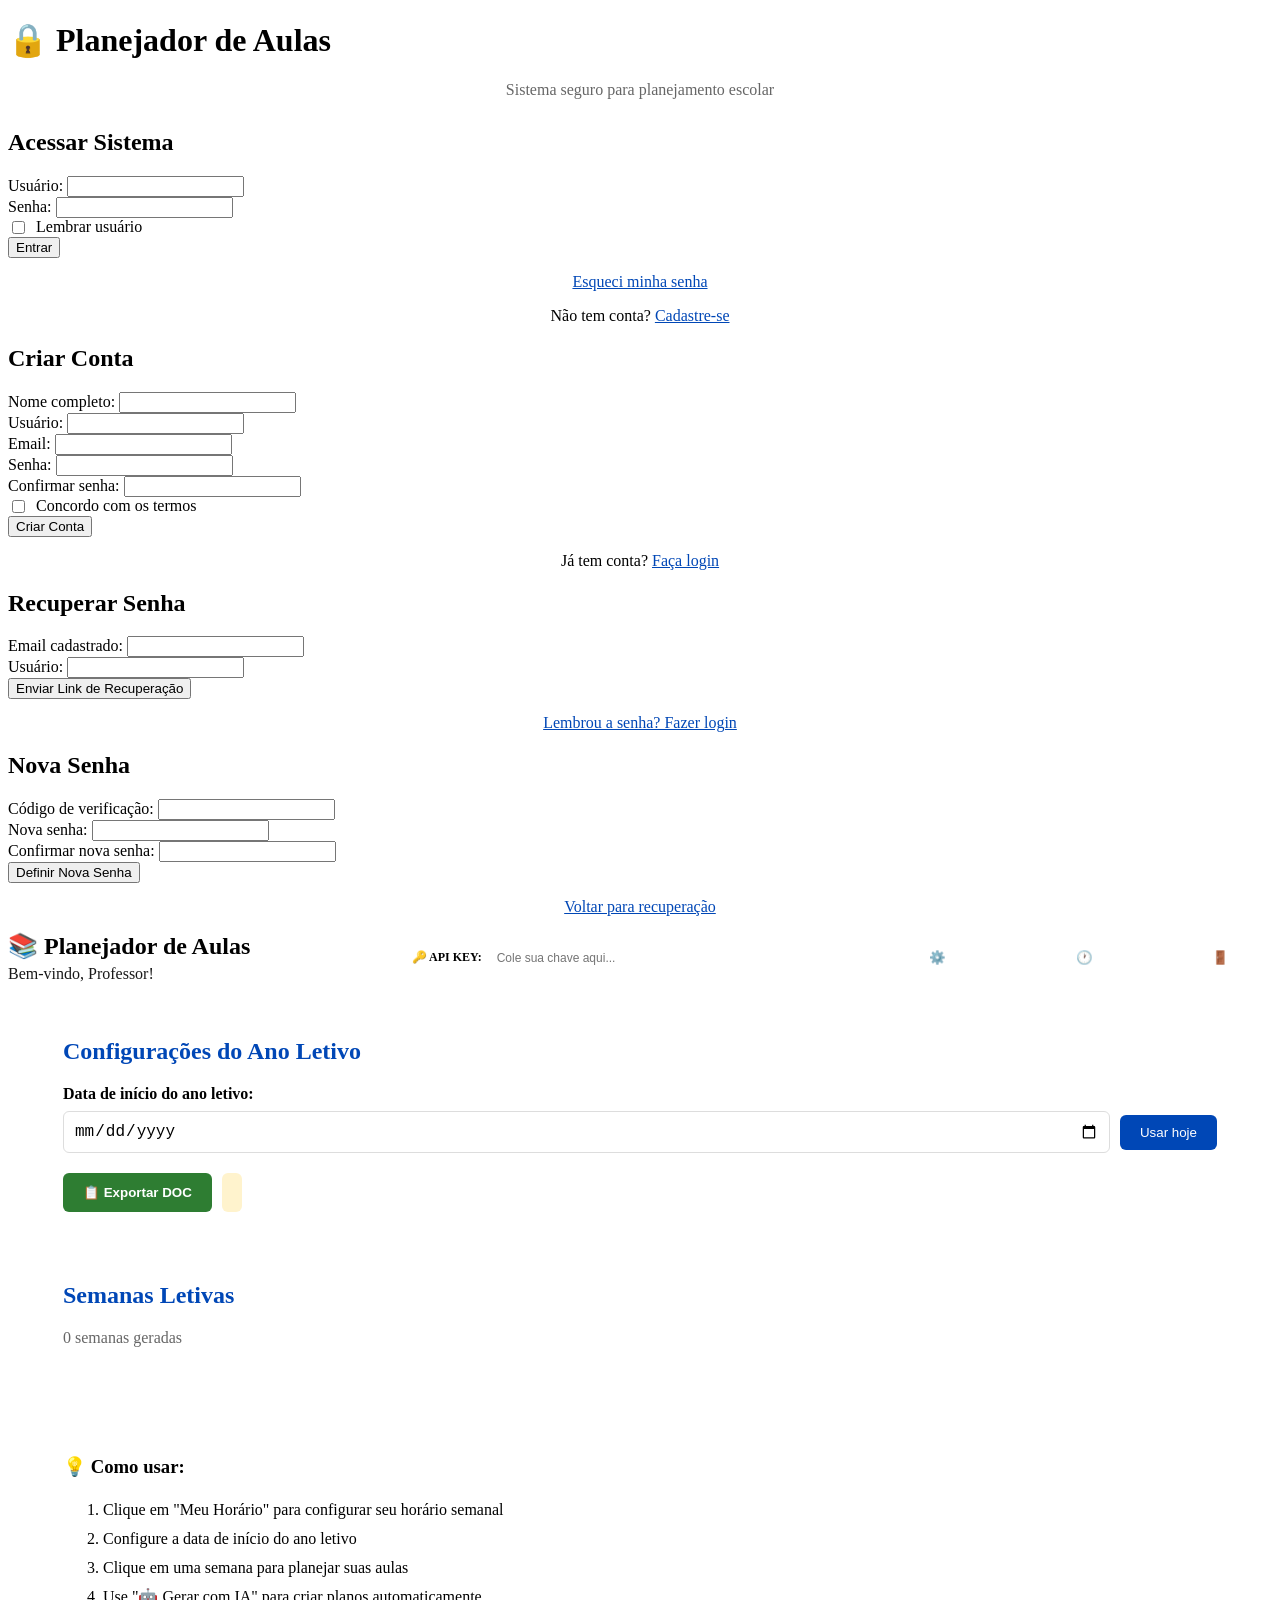
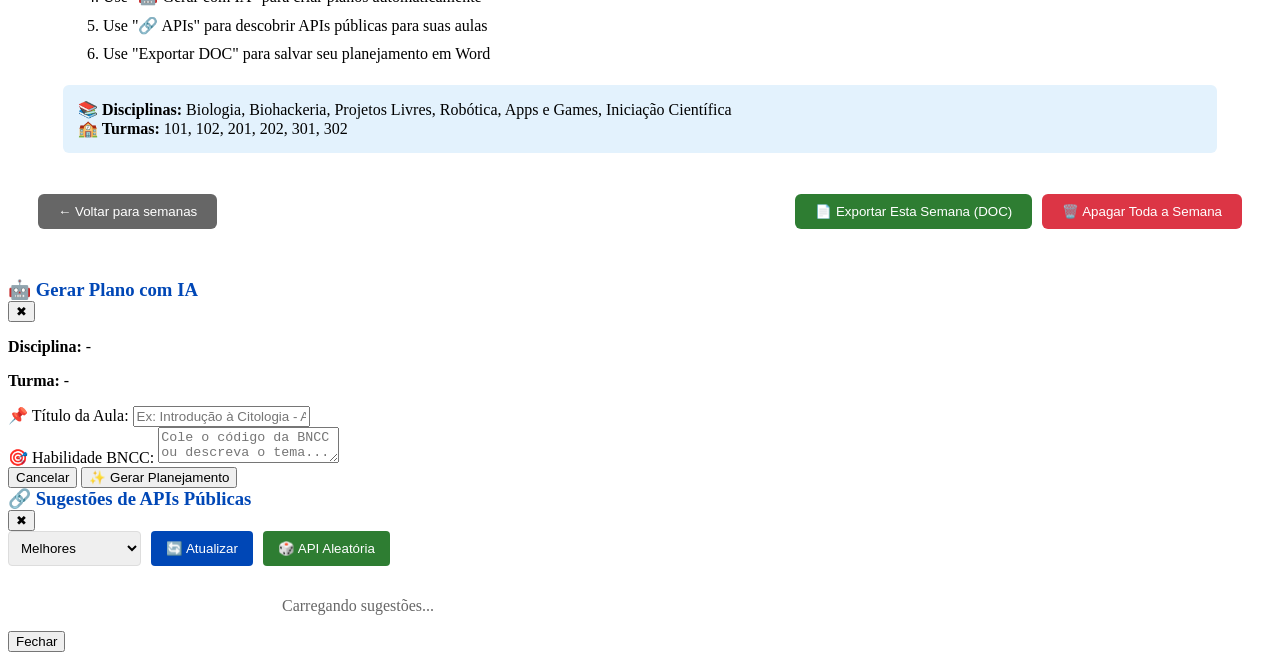
==== index.html @ 3404c3cc "Add files via upload" ====
<!DOCTYPE html>
<html lang="pt-BR">
<head>
    <meta charset="UTF-8">
    <meta name="viewport" content="width=device-width, initial-scale=1.0">
    <title>Planejador de Aulas</title>
    <link rel="stylesheet" href="style.css">
</head>
<body>
    <!-- TELA DE LOGIN -->
    <div id="telaLogin" class="login-container">
        <div class="login-box">
            <h1>🔒 Planejador de Aulas</h1>
            <p style="text-align: center; color: #666; margin-bottom: 30px;">Sistema seguro para planejamento escolar</p>
            
            <form id="loginForm" onsubmit="event.preventDefault(); fazerLogin();">
                <h2>Acessar Sistema</h2>
                <div class="form-group">
                    <label>Usuário:</label>
                    <input type="text" id="loginUsuario" required>
                </div>
                <div class="form-group">
                    <label>Senha:</label>
                    <input type="password" id="loginSenha" required>
                </div>
                <div class="form-group" style="display: flex; align-items: center; gap: 8px;">
                    <input type="checkbox" id="lembrarUsuario" style="width: auto;">
                    <label for="lembrarUsuario" style="margin: 0; font-weight: normal;">Lembrar usuário</label>
                </div>
                <button type="submit" class="btn-login">Entrar</button>
                <p style="text-align: center; margin-top: 15px;">
                    <a href="#" onclick="mostrarRecuperacao(); return false;" style="color: #0047B6;">Esqueci minha senha</a>
                </p>
                <p style="text-align: center; margin-top: 10px;">
                    Não tem conta? <a href="#" onclick="mostrarCadastro(); return false;" style="color: #0047B6;">Cadastre-se</a>
                </p>
            </form>

            <form id="cadastroForm" class="hidden" onsubmit="event.preventDefault(); fazerCadastro();">
                <h2>Criar Conta</h2>
                <div class="form-group">
                    <label>Nome completo:</label>
                    <input type="text" id="cadastroNome" required>
                </div>
                <div class="form-group">
                    <label>Usuário:</label>
                    <input type="text" id="cadastroUsuario" required>
                </div>
                <div class="form-group">
                    <label>Email:</label>
                    <input type="email" id="cadastroEmail" required>
                </div>
                <div class="form-group">
                    <label>Senha:</label>
                    <input type="password" id="cadastroSenha" required>
                </div>
                <div class="form-group">
                    <label>Confirmar senha:</label>
                    <input type="password" id="cadastroConfirmarSenha" required>
                </div>
                <div class="form-group" style="display: flex; align-items: center; gap: 8px;">
                    <input type="checkbox" id="termosUso" required style="width: auto;">
                    <label for="termosUso" style="margin: 0; font-weight: normal;">Concordo com os termos</label>
                </div>
                <button type="submit" class="btn-login">Criar Conta</button>
                <p style="text-align: center; margin-top: 15px;">
                    Já tem conta? <a href="#" onclick="mostrarLogin(); return false;" style="color: #0047B6;">Faça login</a>
                </p>
            </form>

            <form id="recuperacaoForm" class="hidden" onsubmit="event.preventDefault(); iniciarRecuperacao();">
                <h2>Recuperar Senha</h2>
                <div class="form-group">
                    <label>Email cadastrado:</label>
                    <input type="email" id="recuperacaoEmail" required>
                </div>
                <div class="form-group">
                    <label>Usuário:</label>
                    <input type="text" id="recuperacaoUsuario" required>
                </div>
                <button type="submit" class="btn-login">Enviar Link de Recuperação</button>
                <p style="text-align: center; margin-top: 15px;">
                    <a href="#" onclick="mostrarLogin(); return false;" style="color: #0047B6;">Lembrou a senha? Fazer login</a>
                </p>
            </form>

            <form id="novaSenhaForm" class="hidden" onsubmit="event.preventDefault(); definirNovaSenha();">
                <h2>Nova Senha</h2>
                <div class="form-group">
                    <label>Código de verificação:</label>
                    <input type="text" id="codigoVerificacao" required>
                </div>
                <div class="form-group">
                    <label>Nova senha:</label>
                    <input type="password" id="novaSenha" required>
                </div>
                <div class="form-group">
                    <label>Confirmar nova senha:</label>
                    <input type="password" id="confirmarNovaSenha" required>
                </div>
                <button type="submit" class="btn-login">Definir Nova Senha</button>
                <p style="text-align: center; margin-top: 15px;">
                    <a href="#" onclick="mostrarRecuperacao(); return false;" style="color: #0047B6;">Voltar para recuperação</a>
                </p>
            </form>
        </div>
    </div>

    <!-- APLICAÇÃO PRINCIPAL -->
    <div id="appPrincipal" class="hidden">
        <header>
            <div style="display: flex; justify-content: space-between; align-items: center; flex-wrap: wrap; gap: 15px;">
                <div>
                    <h1 style="margin: 0; font-size: 24px;">📚 Planejador de Aulas</h1>
                    <p style="margin: 5px 0 0; opacity: 0.9;">Bem-vindo, <span id="userCumprimento">Professor</span>!</p>
                </div>
                
                <div style="background: rgba(255,255,255,0.15); padding: 10px; border-radius: 8px; display: flex; gap: 10px; align-items: center;">
                    <label style="font-size: 12px; font-weight: bold;">🔑 API KEY:</label>
                    <input type="password" id="geminiApiKey" placeholder="Cole sua chave aqui..." 
                           style="padding: 5px; border-radius: 4px; border: none; width: 250px; font-size: 12px;">
                </div>

                <div style="display: flex; gap: 10px;">
                    <button id="btnAdmin" onclick="abrirPainelAdmin()" class="hidden" style="background: rgba(255,255,255,0.2); border: 1px solid white; color: white; padding: 8px 15px; border-radius: 6px; cursor: pointer;">
                         ⚙️ Administração
                    </button>
                    <button onclick="abrirConfiguracaoHorario()" style="background: rgba(255,255,255,0.2); border: 1px solid white; color: white; padding: 8px 15px; border-radius: 6px; cursor: pointer;">
                        🕐 Meu Horário
                    </button>
                    <button onclick="fazerLogout()" style="background: rgba(255,255,255,0.2); border: 1px solid white; color: white; padding: 8px 15px; border-radius: 6px; cursor: pointer;">
                        🚪 Sair
                    </button>
                </div>
            </div>
        </header>

        <main style="flex: 1; padding: 30px;">
            <div id="paginaSemanas">
                <div style="background: white; padding: 25px; border-radius: 10px; margin-bottom: 20px;">
                    <h2 style="color: #0047B6; margin-top: 0;">Configurações do Ano Letivo</h2>
                    
                    <div style="margin-bottom: 20px;">
                        <label style="display: block; margin-bottom: 8px; font-weight: 600;">Data de início do ano letivo:</label>
                        <div style="display: flex; gap: 10px; align-items: center;">
                            <input type="date" id="inicioLetivo" style="flex: 1; padding: 10px; border: 1px solid #ddd; border-radius: 6px; font-size: 16px;">
                            <button id="btnHoje" style="background: #0047B6; color: white; border: none; padding: 10px 20px; border-radius: 6px; cursor: pointer;">
                                Usar hoje
                            </button>
                        </div>
                    </div>

                    <div style="display: flex; gap: 10px; flex-wrap: wrap;">
                        <button onclick="exportarParaDOC()" style="background: #2E7D32; color: white; border: none; padding: 12px 20px; border-radius: 6px; cursor: pointer; font-weight: 600;">
                            📋 Exportar DOC
                        </button>
                        <div id="statusHorario" style="padding: 10px; background: #fff3cd; border-radius: 6px; font-weight: 600;"></div>
                    </div>
                </div>

                <div style="background: white; padding: 25px; border-radius: 10px;">
                    <h2 style="color: #0047B6; margin-top: 0;">Semanas Letivas</h2>
                    <p id="contadorSemanas" style="color: #666; margin-bottom: 20px;">0 semanas geradas</p>
                    <div id="listaSemanas" style="display: grid; gap: 15px;"></div>
                </div>

                <div style="background: white; padding: 25px; border-radius: 10px; margin-top: 20px;">
                    <h3>💡 Como usar:</h3>
                    <ol style="line-height: 1.8;">
                        <li>Clique em "Meu Horário" para configurar seu horário semanal</li>
                        <li>Configure a data de início do ano letivo</li>
                        <li>Clique em uma semana para planejar suas aulas</li>
                        <li>Use "🤖 Gerar com IA" para criar planos automaticamente</li>
                        <li>Use "🔗 APIs" para descobrir APIs públicas para suas aulas</li>
                        <li>Use "Exportar DOC" para salvar seu planejamento em Word</li>
                    </ol>
                    <p style="margin-top: 15px; padding: 15px; background: #e3f2fd; border-radius: 6px;">
                        <strong>📚 Disciplinas:</strong> Biologia, Biohackeria, Projetos Livres, Robótica, Apps e Games, Iniciação Científica<br>
                        <strong>🏫 Turmas:</strong> 101, 102, 201, 202, 301, 302
                    </p>
                </div>
            </div>

            <div id="paginaAulas" class="hidden">
                <div style="display: flex; justify-content: space-between; align-items: center; margin-bottom: 20px; flex-wrap: wrap; gap: 10px;">
                    <button id="voltar" style="background: #666; color: white; border: none; padding: 10px 20px; border-radius: 6px; cursor: pointer;">
                        ← Voltar para semanas
                    </button>
                    <h2 id="tituloSemana" style="margin: 0; color: #0047B6;"></h2>
                    <div style="display: flex; gap: 10px;">
                        <button onclick="exportarSemanaDOC()" style="background: #2E7D32; color: white; border: none; padding: 10px 20px; border-radius: 6px; cursor: pointer;">
                            📄 Exportar Esta Semana (DOC)
                        </button>
                        <button onclick="apagarTodaSemana()" style="background: #dc3545; color: white; border: none; padding: 10px 20px; border-radius: 6px; cursor: pointer;">
                            🗑️ Apagar Toda a Semana
                        </button>
                    </div>
                </div>

                <div id="gradeSemana" class="grade-container"></div>
            </div>
        </main>
    </div>

    <!-- MODAL PARA GERAÇÃO COM IA -->
    <div id="modalIA" class="modal-overlay hidden" onclick="if(event.target===this) fecharModalIA()">
        <div class="modal-content">
            <div class="modal-header">
                <h3 style="color: #0047B6; margin: 0;">🤖 Gerar Plano com IA</h3>
                <button class="modal-close" onclick="fecharModalIA()">✖</button>
            </div>
            
            <div class="modal-body">
                <div class="info-box">
                    <p><strong>Disciplina:</strong> <span id="modalDisciplina">-</span></p>
                    <p><strong>Turma:</strong> <span id="modalTurma">-</span></p>
                </div>
                <div class="form-group">
                    <label>📌 Título da Aula:</label>
                    <input type="text" id="modalTitulo" placeholder="Ex: Introdução à Citologia - A Célula">
                </div>
                <div class="form-group">
                    <label>🎯 Habilidade BNCC:</label>
                    <textarea id="modalHabilidade" placeholder="Cole o código da BNCC ou descreva o tema..."></textarea>
                </div>
            </div>

            <div class="modal-footer">
                <button onclick="fecharModalIA()" class="btn-cancel">Cancelar</button>
                <button id="btnGerarIA" onclick="gerarPlanoComIAModal()" class="btn-gerar">✨ Gerar Planejamento</button>
            </div>
        </div>
    </div>

    <!-- MODAL DE SUGESTÕES DE APIS -->
    <div id="modalAPIs" class="modal-overlay hidden" onclick="if(event.target===this) fecharModalAPIs()">
        <div class="modal-content" style="max-width: 700px;">
            <div class="modal-header">
                <h3 style="color: #0047B6; margin: 0;">🔗 Sugestões de APIs Públicas</h3>
                <button class="modal-close" onclick="fecharModalAPIs()">✖</button>
            </div>
            
            <div class="modal-body">
                <div style="display: flex; gap: 10px; margin-bottom: 15px; flex-wrap: wrap;">
                    <select id="filtroSort" style="padding: 8px; border-radius: 4px; border: 1px solid #ddd;">
                        <option value="best">Melhores</option>
                        <option value="popular">Populares</option>
                        <option value="fast">Mais Rápidas</option>
                        <option value="new">Mais Recentes</option>
                        <option value="reliable">Mais Confiáveis</option>
                    </select>
                    <button onclick="carregarSugestoesAPI()" class="btn-primary" style="background: #0047B6; color: white; border: none; padding: 8px 15px; border-radius: 4px; cursor: pointer;">🔄 Atualizar</button>
                    <button onclick="inserirAPIAleatoria()" class="btn-success" style="background: #2E7D32; color: white; border: none; padding: 8px 15px; border-radius: 4px; cursor: pointer;">🎲 API Aleatória</button>
                </div>
                
                <div id="listaAPIs" style="max-height: 300px; overflow-y: auto;">
                    <p style="text-align: center; color: #666;">Carregando sugestões...</p>
                </div>
            </div>
            
            <div class="modal-footer">
                <button onclick="fecharModalAPIs()" class="btn-cancel">Fechar</button>
            </div>
        </div>
    </div>

    <script src="script.js"></script>
</body>
</html>
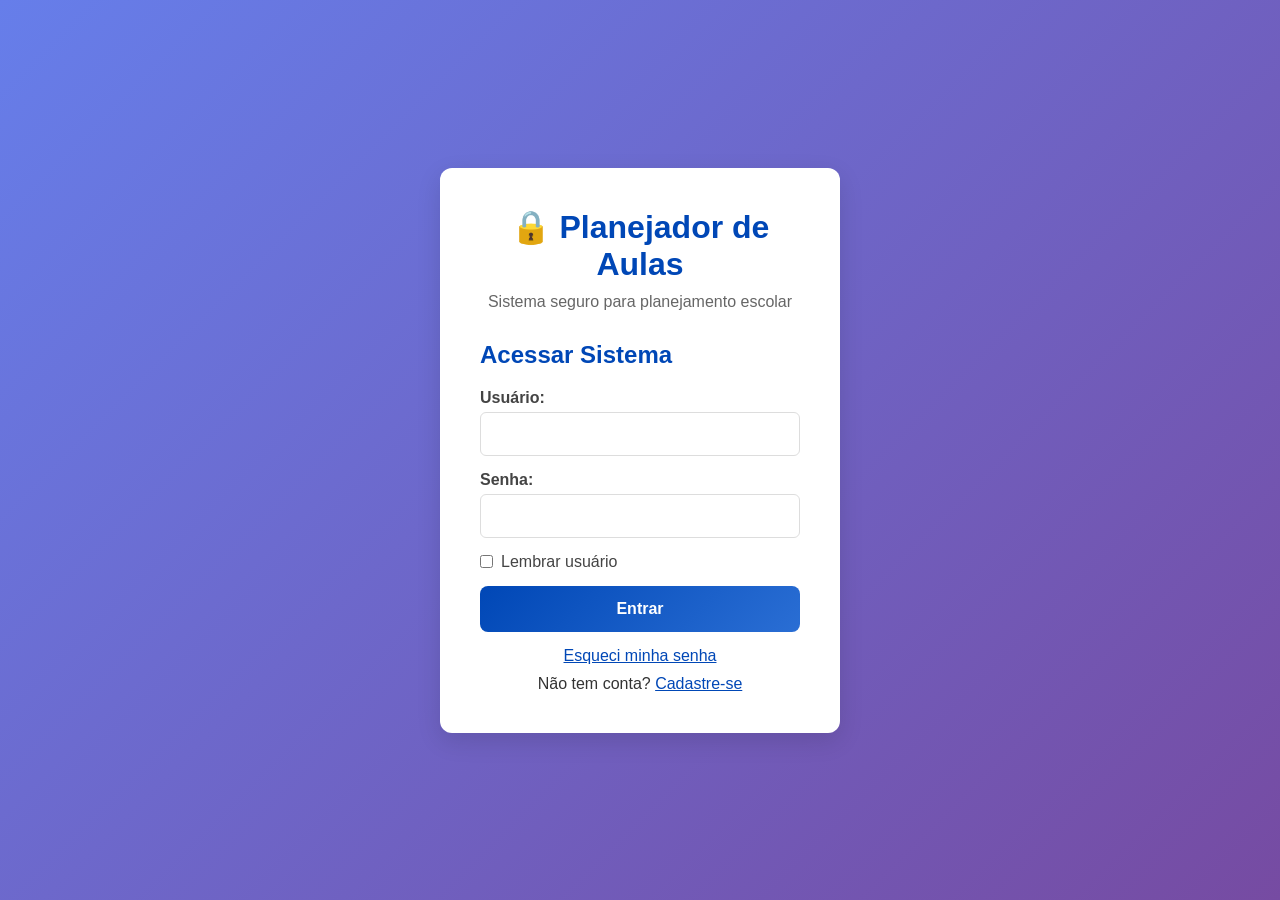
==== commit 77e6f1c2: "Fix asset paths for CSS and JS files" ====
--- a/index.html
+++ b/index.html
@@ -4,7 +4,7 @@
     <meta charset="UTF-8">
     <meta name="viewport" content="width=device-width, initial-scale=1.0">
     <title>Planejador de Aulas</title>
-    <link rel="stylesheet" href="style.css">
+    <link rel="stylesheet" href="stile.css">
 </head>
 <body>
     <!-- TELA DE LOGIN -->
@@ -264,6 +264,6 @@
         </div>
     </div>
 
-    <script src="script.js"></script>
+    <script src="javascript.js"></script>
 </body>
 </html>
--- a/stile.css
+++ b/stile.css
@@ -0,0 +1,333 @@
+* {
+    margin: 0;
+    padding: 0;
+    box-sizing: border-box;
+    font-family: 'Segoe UI', Arial, sans-serif;
+}
+
+body {
+    background: #f5f7fa;
+    color: #333;
+}
+
+.hidden {
+    display: none !important;
+}
+
+.login-container {
+    display: flex;
+    justify-content: center;
+    align-items: center;
+    min-height: 100vh;
+    padding: 20px;
+    background: linear-gradient(135deg, #667eea 0%, #764ba2 100%);
+}
+
+.login-box {
+    background: white;
+    border-radius: 12px;
+    padding: 40px;
+    width: 100%;
+    max-width: 400px;
+    box-shadow: 0 8px 24px rgba(0,0,0,0.12);
+}
+
+.login-box h1 {
+    color: #0047B6;
+    text-align: center;
+    margin-bottom: 10px;
+}
+
+.login-box h2 {
+    color: #0047B6;
+    margin-bottom: 20px;
+}
+
+.form-group {
+    margin-bottom: 15px;
+}
+
+.form-group label {
+    display: block;
+    margin-bottom: 5px;
+    font-weight: 600;
+    color: #444;
+}
+
+.form-group input {
+    width: 100%;
+    padding: 12px;
+    border: 1px solid #ddd;
+    border-radius: 6px;
+    font-size: 16px;
+}
+
+.form-group input:focus {
+    outline: none;
+    border-color: #0047B6;
+    box-shadow: 0 0 0 3px rgba(0, 71, 182, 0.1);
+}
+
+.btn-login {
+    background: linear-gradient(135deg, #0047B6 0%, #2A6ED4 100%);
+    color: white;
+    border: none;
+    padding: 14px;
+    border-radius: 8px;
+    width: 100%;
+    font-size: 16px;
+    font-weight: 600;
+    cursor: pointer;
+    transition: transform 0.2s;
+}
+
+.btn-login:hover {
+    transform: translateY(-2px);
+}
+
+#appPrincipal {
+    min-height: 100vh;
+    display: flex;
+    flex-direction: column;
+}
+
+header {
+    background: linear-gradient(135deg, #0047B6 0%, #2A6ED4 100%);
+    color: white;
+    padding: 20px 30px;
+}
+
+button {
+    cursor: pointer;
+    transition: all 0.2s;
+}
+
+button:hover {
+    transform: translateY(-2px);
+}
+
+button:active {
+    transform: translateY(0);
+}
+
+.grade-container {
+    overflow-x: auto;
+    margin: 20px 0;
+}
+
+/* ESTILOS DO MODAL */
+.modal-overlay {
+    position: fixed;
+    top: 0;
+    left: 0;
+    width: 100%;
+    height: 100%;
+    background: rgba(0,0,0,0.5);
+    display: flex;
+    justify-content: center;
+    align-items: center;
+    z-index: 2000;
+    backdrop-filter: blur(2px);
+}
+
+.modal-content {
+    background: white;
+    padding: 25px;
+    border-radius: 12px;
+    max-width: 500px;
+    width: 90%;
+    max-height: 90vh;
+    overflow-y: auto;
+    box-shadow: 0 10px 40px rgba(0,0,0,0.3);
+    animation: slideIn 0.3s;
+}
+
+@keyframes slideIn {
+    from {
+        transform: translateY(-20px);
+        opacity: 0;
+    }
+    to {
+        transform: translateY(0);
+        opacity: 1;
+    }
+}
+
+.modal-header {
+    display: flex;
+    justify-content: space-between;
+    align-items: center;
+    margin-bottom: 20px;
+    padding-bottom: 15px;
+    border-bottom: 2px solid #e0e0e0;
+}
+
+.modal-close {
+    background: none;
+    border: none;
+    font-size: 24px;
+    cursor: pointer;
+    color: #666;
+    padding: 0;
+    width: 30px;
+    height: 30px;
+    display: flex;
+    align-items: center;
+    justify-content: center;
+}
+
+.modal-close:hover {
+    color: #0047B6;
+}
+
+.modal-body {
+    margin-bottom: 20px;
+}
+
+.info-box {
+    background: #e3f2fd;
+    padding: 12px;
+    border-radius: 6px;
+    margin-bottom: 20px;
+    border-left: 4px solid #0047B6;
+}
+
+.info-box p {
+    margin: 5px 0;
+    font-size: 14px;
+}
+
+.modal-footer {
+    display: flex;
+    justify-content: flex-end;
+    gap: 10px;
+    padding-top: 15px;
+    border-top: 1px solid #e0e0e0;
+}
+
+.btn-gerar {
+    background: #6200EA;
+    color: white;
+    border: none;
+    padding: 12px 24px;
+    border-radius: 6px;
+    cursor: pointer;
+    font-weight: 600;
+    font-size: 14px;
+}
+
+.btn-gerar:hover {
+    background: #4a00b0;
+}
+
+.btn-gerar:disabled {
+    background: #ccc;
+    cursor: not-allowed;
+}
+
+.btn-cancel {
+    background: #666;
+    color: white;
+    border: none;
+    padding: 12px 24px;
+    border-radius: 6px;
+    cursor: pointer;
+    font-weight: 600;
+    font-size: 14px;
+}
+
+.btn-cancel:hover {
+    background: #555;
+}
+
+/* BOTÕES DA GRADE */
+.botoes-aula {
+    display: flex;
+    gap: 5px;
+    margin-top: 5px;
+    flex-wrap: wrap;
+}
+
+.btn-ia {
+    background: #6200EA;
+    color: white;
+    border: none;
+    padding: 6px 10px;
+    border-radius: 4px;
+    cursor: pointer;
+    font-size: 11px;
+    display: flex;
+    align-items: center;
+    gap: 4px;
+    flex: 1;
+    min-width: 80px;
+    justify-content: center;
+}
+
+.btn-ia:hover {
+    background: #4a00b0;
+}
+
+.btn-copiar {
+    background: #2196F3;
+    color: white;
+    border: none;
+    padding: 6px 10px;
+    border-radius: 4px;
+    cursor: pointer;
+    font-size: 11px;
+    flex: 1;
+    min-width: 80px;
+}
+
+.btn-apagar {
+    background: #f44336;
+    color: white;
+    border: none;
+    padding: 6px 10px;
+    border-radius: 4px;
+    cursor: pointer;
+    font-size: 11px;
+    flex: 1;
+    min-width: 60px;
+}
+
+.col-header {
+    background: #0047B6;
+    color: white;
+    padding: 10px;
+    text-align: center;
+    font-weight: bold;
+}
+
+.cell {
+    background: white;
+    padding: 10px;
+    min-height: 150px;
+}
+
+.cell-info {
+    margin-bottom: 5px;
+    font-size: 13px;
+    color: #0047B6;
+    font-weight: bold;
+}
+
+@media (max-width: 768px) {
+    .login-box {
+        padding: 30px 20px;
+    }
+    .login-container {
+        padding: 10px;
+    }
+    .modal-content {
+        width: 95%;
+        padding: 20px;
+    }
+    .botoes-aula {
+        flex-direction: column;
+    }
+    .btn-ia, .btn-copiar, .btn-apagar {
+        width: 100%;
+    }
+}
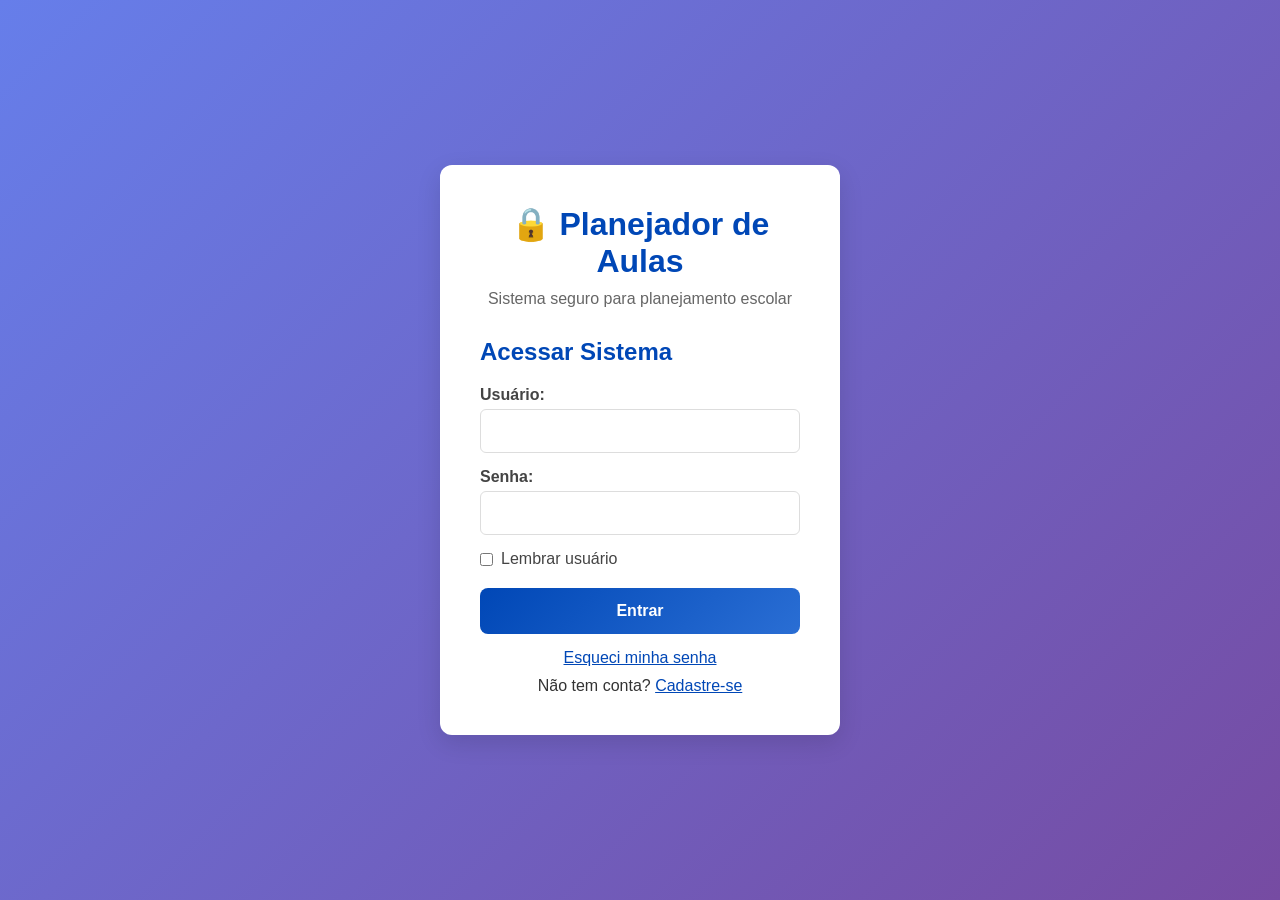
==== commit 5c6c05e9: "Rename planejador_aulas (3).html to index.html" ====
--- a/index.html
+++ b/index.html
@@ -4,7 +4,369 @@
     <meta charset="UTF-8">
     <meta name="viewport" content="width=device-width, initial-scale=1.0">
     <title>Planejador de Aulas</title>
-    <link rel="stylesheet" href="stile.css">
+    <style>
+* {
+    margin: 0;
+    padding: 0;
+    box-sizing: border-box;
+    font-family: 'Segoe UI', Arial, sans-serif;
+}
+
+body {
+    background: #f5f7fa;
+    color: #333;
+}
+
+.hidden {
+    display: none !important;
+}
+
+.login-container {
+    display: flex;
+    justify-content: center;
+    align-items: center;
+    min-height: 100vh;
+    padding: 20px;
+    background: linear-gradient(135deg, #667eea 0%, #764ba2 100%);
+}
+
+.login-box {
+    background: white;
+    border-radius: 12px;
+    padding: 40px;
+    width: 100%;
+    max-width: 400px;
+    box-shadow: 0 8px 24px rgba(0,0,0,0.12);
+}
+
+.login-box h1 {
+    color: #0047B6;
+    text-align: center;
+    margin-bottom: 10px;
+}
+
+.login-box h2 {
+    color: #0047B6;
+    margin-bottom: 20px;
+}
+
+.form-group {
+    margin-bottom: 15px;
+}
+
+.form-group label {
+    display: block;
+    margin-bottom: 5px;
+    font-weight: 600;
+    color: #444;
+}
+
+.form-group input,
+.form-group textarea {
+    width: 100%;
+    padding: 12px;
+    border: 1px solid #ddd;
+    border-radius: 6px;
+    font-size: 16px;
+    font-family: 'Segoe UI', Arial, sans-serif;
+}
+
+.form-group textarea {
+    resize: vertical;
+    min-height: 80px;
+}
+
+.form-group input:focus,
+.form-group textarea:focus {
+    outline: none;
+    border-color: #0047B6;
+    box-shadow: 0 0 0 3px rgba(0, 71, 182, 0.1);
+}
+
+.btn-login {
+    background: linear-gradient(135deg, #0047B6 0%, #2A6ED4 100%);
+    color: white;
+    border: none;
+    padding: 14px;
+    border-radius: 8px;
+    width: 100%;
+    font-size: 16px;
+    font-weight: 600;
+    cursor: pointer;
+    transition: transform 0.2s;
+    margin-top: 5px;
+}
+
+.btn-login:hover {
+    transform: translateY(-2px);
+}
+
+#appPrincipal {
+    min-height: 100vh;
+    display: flex;
+    flex-direction: column;
+}
+
+header {
+    background: linear-gradient(135deg, #0047B6 0%, #2A6ED4 100%);
+    color: white;
+    padding: 20px 30px;
+}
+
+button {
+    cursor: pointer;
+    transition: all 0.2s;
+}
+
+button:hover {
+    opacity: 0.9;
+    transform: translateY(-1px);
+}
+
+button:active {
+    transform: translateY(0);
+}
+
+.grade-container {
+    overflow-x: auto;
+    margin: 20px 0;
+}
+
+/* ESTILOS DO MODAL */
+.modal-overlay {
+    position: fixed;
+    top: 0;
+    left: 0;
+    width: 100%;
+    height: 100%;
+    background: rgba(0,0,0,0.5);
+    display: flex;
+    justify-content: center;
+    align-items: center;
+    z-index: 2000;
+    backdrop-filter: blur(2px);
+}
+
+.modal-content {
+    background: white;
+    padding: 25px;
+    border-radius: 12px;
+    max-width: 500px;
+    width: 90%;
+    max-height: 90vh;
+    overflow-y: auto;
+    box-shadow: 0 10px 40px rgba(0,0,0,0.3);
+    animation: slideIn 0.3s;
+}
+
+@keyframes slideIn {
+    from {
+        transform: translateY(-20px);
+        opacity: 0;
+    }
+    to {
+        transform: translateY(0);
+        opacity: 1;
+    }
+}
+
+.modal-header {
+    display: flex;
+    justify-content: space-between;
+    align-items: center;
+    margin-bottom: 20px;
+    padding-bottom: 15px;
+    border-bottom: 2px solid #e0e0e0;
+}
+
+.modal-close {
+    background: none;
+    border: none;
+    font-size: 24px;
+    cursor: pointer;
+    color: #666;
+    padding: 0;
+    width: 30px;
+    height: 30px;
+    display: flex;
+    align-items: center;
+    justify-content: center;
+    transition: color 0.2s;
+}
+
+.modal-close:hover {
+    color: #0047B6;
+    transform: none;
+}
+
+.modal-body {
+    margin-bottom: 20px;
+}
+
+.info-box {
+    background: #e3f2fd;
+    padding: 12px;
+    border-radius: 6px;
+    margin-bottom: 20px;
+    border-left: 4px solid #0047B6;
+}
+
+.info-box p {
+    margin: 5px 0;
+    font-size: 14px;
+}
+
+.modal-footer {
+    display: flex;
+    justify-content: flex-end;
+    gap: 10px;
+    padding-top: 15px;
+    border-top: 1px solid #e0e0e0;
+}
+
+.btn-gerar {
+    background: #6200EA;
+    color: white;
+    border: none;
+    padding: 12px 24px;
+    border-radius: 6px;
+    cursor: pointer;
+    font-weight: 600;
+    font-size: 14px;
+}
+
+.btn-gerar:hover {
+    background: #4a00b0;
+}
+
+.btn-gerar:disabled {
+    background: #ccc;
+    cursor: not-allowed;
+    transform: none;
+}
+
+.btn-cancel {
+    background: #666;
+    color: white;
+    border: none;
+    padding: 12px 24px;
+    border-radius: 6px;
+    cursor: pointer;
+    font-weight: 600;
+    font-size: 14px;
+}
+
+.btn-cancel:hover {
+    background: #555;
+}
+
+/* BOTÕES DA GRADE */
+.botoes-aula {
+    display: flex;
+    gap: 5px;
+    margin-top: 5px;
+    flex-wrap: wrap;
+}
+
+.btn-ia {
+    background: #6200EA;
+    color: white;
+    border: none;
+    padding: 6px 10px;
+    border-radius: 4px;
+    cursor: pointer;
+    font-size: 11px;
+    display: flex;
+    align-items: center;
+    gap: 4px;
+    flex: 1;
+    min-width: 80px;
+    justify-content: center;
+}
+
+.btn-ia:hover {
+    background: #4a00b0;
+}
+
+.btn-copiar {
+    background: #2196F3;
+    color: white;
+    border: none;
+    padding: 6px 10px;
+    border-radius: 4px;
+    cursor: pointer;
+    font-size: 11px;
+    flex: 1;
+    min-width: 80px;
+}
+
+.btn-apagar {
+    background: #f44336;
+    color: white;
+    border: none;
+    padding: 6px 10px;
+    border-radius: 4px;
+    cursor: pointer;
+    font-size: 11px;
+    flex: 1;
+    min-width: 60px;
+}
+
+.col-header {
+    background: #0047B6;
+    color: white;
+    padding: 10px;
+    text-align: center;
+    font-weight: bold;
+}
+
+.cell {
+    background: white;
+    padding: 10px;
+    min-height: 150px;
+}
+
+.cell-info {
+    margin-bottom: 5px;
+    font-size: 13px;
+    color: #0047B6;
+    font-weight: bold;
+}
+
+/* Semana card hover */
+#listaSemanas > div:hover {
+    border-left-color: #2A6ED4 !important;
+    box-shadow: 0 4px 12px rgba(0,71,182,0.2) !important;
+    transform: translateY(-2px);
+    transition: all 0.2s;
+}
+
+@media (max-width: 768px) {
+    .login-box {
+        padding: 30px 20px;
+    }
+    .login-container {
+        padding: 10px;
+    }
+    .modal-content {
+        width: 95%;
+        padding: 20px;
+    }
+    .botoes-aula {
+        flex-direction: column;
+    }
+    .btn-ia, .btn-copiar, .btn-apagar {
+        width: 100%;
+    }
+    header {
+        padding: 15px;
+    }
+    main {
+        padding: 15px !important;
+    }
+}
+
+</style>
 </head>
 <body>
     <!-- TELA DE LOGIN -->
@@ -115,10 +477,24 @@
                     <p style="margin: 5px 0 0; opacity: 0.9;">Bem-vindo, <span id="userCumprimento">Professor</span>!</p>
                 </div>
                 
-                <div style="background: rgba(255,255,255,0.15); padding: 10px; border-radius: 8px; display: flex; gap: 10px; align-items: center;">
+                <div style="background: rgba(255,255,255,0.15); padding: 10px; border-radius: 8px; display: flex; gap: 10px; align-items: center; flex-wrap: wrap;">
+                    <label style="font-size: 12px; font-weight: bold;">🤖 IA:</label>
+                    <select id="provedorIA" onchange="alternarProvedor()" style="padding: 5px; border-radius: 4px; border: none; font-size: 12px; background: white; color: #333;">
+                        <option value="gemini">Gemini (Google)</option>
+                        <option value="groq">Groq</option>
+                    </select>
                     <label style="font-size: 12px; font-weight: bold;">🔑 API KEY:</label>
-                    <input type="password" id="geminiApiKey" placeholder="Cole sua chave aqui..." 
-                           style="padding: 5px; border-radius: 4px; border: none; width: 250px; font-size: 12px;">
+                    <input type="password" id="geminiApiKey" placeholder="Cole sua chave Gemini..." 
+                           style="padding: 5px; border-radius: 4px; border: none; width: 200px; font-size: 12px;">
+                    <input type="password" id="groqApiKey" placeholder="Cole sua chave Groq..." 
+                           style="padding: 5px; border-radius: 4px; border: none; width: 200px; font-size: 12px; display: none;">
+                    <select id="groqModelo" style="padding: 5px; border-radius: 4px; border: none; font-size: 12px; background: white; color: #333; display: none;">
+                        <option value="llama-3.3-70b-versatile">Llama 3.3 70B</option>
+                        <option value="llama3-8b-8192">Llama 3 8B</option>
+                        <option value="llama3-70b-8192">Llama 3 70B</option>
+                        <option value="mixtral-8x7b-32768">Mixtral 8x7B</option>
+                        <option value="gemma2-9b-it">Gemma 2 9B</option>
+                    </select>
                 </div>
 
                 <div style="display: flex; gap: 10px;">
@@ -264,6 +640,1325 @@
         </div>
     </div>
 
-    <script src="javascript.js"></script>
+    <!-- O script deve ser o ÚLTIMO elemento antes de fechar body -->
+    <script>
+// ========== ESTADO GLOBAL ==========
+let usuarioLogado = null;
+let semanas = [];
+let semanaAtual = -1;
+let planejamentos = {};
+let horarioProfessor = {};
+let dadosContextoIA = { semana: null, dia: null, aula: null };
+
+// Referências DOM (preenchidas no DOMContentLoaded)
+let telaLogin, appPrincipal, loginForm, cadastroForm, recuperacaoForm, novaSenhaForm, btnAdmin;
+
+const SUPER_USUARIO = {
+    usuario: "coordenacao",
+    senha: "sesi@2026",
+    nome: "Coordenação Pedagógica",
+    email: "coordenacao@escola.com",
+    tipo: "superuser"
+};
+
+const DISCIPLINAS = [
+    { id: "biologia",              nome: "Biologia",              icone: "🧬" },
+    { id: "biohackeria",           nome: "Biohackeria",           icone: "🔬" },
+    { id: "projetos_livres",       nome: "Projetos Livres",       icone: "💡" },
+    { id: "robotica",              nome: "Robótica",              icone: "🤖" },
+    { id: "apps_games",            nome: "Apps e Games",          icone: "🎮" },
+    { id: "iniciacao_cientifica",  nome: "Iniciação Científica",  icone: "🔍" },
+    { id: "outra",                 nome: "Outra",                 icone: "📝" }
+];
+
+const TURMAS = ['101', '102', '201', '202', '301', '302'];
+
+const HORARIOS = [
+    "07:15 - 08:00",
+    "08:00 - 08:45",
+    "08:45 - 09:30",
+    "09:30 - 10:15",
+    "10:30 - 11:15",
+    "11:15 - 12:00",
+    "12:00 - 12:45"
+];
+
+const DIAS_SEMANA_COMPLETO = ['Segunda-feira', 'Terça-feira', 'Quarta-feira', 'Quinta-feira', 'Sexta-feira'];
+const DIAS_SEMANA = ['SEG', 'TER', 'QUA', 'QUI', 'SEX'];
+
+// ========== HELPERS DE STORAGE (resiliente a erros) ==========
+function storageGet(key) {
+    try { return localStorage.getItem(key); } catch(e) { return null; }
+}
+function storageSet(key, value) {
+    try { localStorage.setItem(key, value); } catch(e) { console.warn('localStorage indisponível', e); }
+}
+function storageRemove(key) {
+    try { localStorage.removeItem(key); } catch(e) {}
+}
+function storageLength() {
+    try { return localStorage.length; } catch(e) { return 0; }
+}
+function storageKey(i) {
+    try { return localStorage.key(i); } catch(e) { return null; }
+}
+
+// ========== FUNÇÕES DE LOGIN/CADASTRO/RECUPERAÇÃO ==========
+function mostrarLogin() {
+    if (!loginForm) return;
+    loginForm.classList.remove('hidden');
+    cadastroForm.classList.add('hidden');
+    recuperacaoForm.classList.add('hidden');
+    novaSenhaForm.classList.add('hidden');
+}
+
+function mostrarCadastro() {
+    if (!cadastroForm) return;
+    loginForm.classList.add('hidden');
+    cadastroForm.classList.remove('hidden');
+    recuperacaoForm.classList.add('hidden');
+    novaSenhaForm.classList.add('hidden');
+}
+
+function mostrarRecuperacao() {
+    if (!recuperacaoForm) return;
+    loginForm.classList.add('hidden');
+    cadastroForm.classList.add('hidden');
+    recuperacaoForm.classList.remove('hidden');
+    novaSenhaForm.classList.add('hidden');
+}
+
+function mostrarNovaSenha() {
+    if (!novaSenhaForm) return;
+    loginForm.classList.add('hidden');
+    cadastroForm.classList.add('hidden');
+    recuperacaoForm.classList.add('hidden');
+    novaSenhaForm.classList.remove('hidden');
+}
+
+function fazerLogin() {
+    try {
+        const usuario = document.getElementById('loginUsuario').value.trim();
+        const senha = document.getElementById('loginSenha').value;
+
+        if (!usuario || !senha) { alert('Preencha usuário e senha'); return; }
+
+        // Superusuário
+        if (usuario === SUPER_USUARIO.usuario && senha === SUPER_USUARIO.senha) {
+            usuarioLogado = {
+                nome: SUPER_USUARIO.nome,
+                usuario: SUPER_USUARIO.usuario,
+                email: SUPER_USUARIO.email,
+                tipo: SUPER_USUARIO.tipo
+            };
+            storageSet('usuarioLogado', JSON.stringify(usuarioLogado));
+            iniciarAplicacao();
+            return;
+        }
+
+        const usuarioSalvo = storageGet('usuario_' + usuario);
+        if (!usuarioSalvo) { alert('Usuário não encontrado'); return; }
+
+        const dadosUsuario = JSON.parse(usuarioSalvo);
+        const senhaUsuario = storageGet('senha_' + usuario);
+
+        if (!senhaUsuario || senhaUsuario !== senha) { alert('Senha incorreta'); return; }
+
+        usuarioLogado = dadosUsuario;
+        usuarioLogado.tipo = 'professor';
+
+        const lembrar = document.getElementById('lembrarUsuario').checked;
+        if (lembrar) {
+            storageSet('usuarioLembrado', usuario);
+        } else {
+            storageRemove('usuarioLembrado');
+        }
+
+        storageSet('usuarioLogado', JSON.stringify(usuarioLogado));
+        iniciarAplicacao();
+
+    } catch (error) { alert('Erro: ' + error.message); }
+}
+
+function fazerCadastro() {
+    try {
+        const nome             = document.getElementById('cadastroNome').value.trim();
+        const usuario          = document.getElementById('cadastroUsuario').value.trim();
+        const email            = document.getElementById('cadastroEmail').value.trim();
+        const senha            = document.getElementById('cadastroSenha').value;
+        const confirmarSenha   = document.getElementById('cadastroConfirmarSenha').value;
+        const termos           = document.getElementById('termosUso').checked;
+
+        if (!nome || !usuario || !email || !senha || !confirmarSenha) {
+            alert('Preencha todos os campos'); return;
+        }
+        if (usuario === SUPER_USUARIO.usuario) {
+            alert('Este nome de usuário é reservado para a coordenação'); return;
+        }
+        if (senha.length < 6) { alert('A senha deve ter pelo menos 6 caracteres'); return; }
+        if (senha !== confirmarSenha) { alert('As senhas não coincidem'); return; }
+        if (!termos) { alert('Aceite os termos de uso'); return; }
+        if (storageGet('usuario_' + usuario)) { alert('Este usuário já está cadastrado'); return; }
+
+        for (let i = 0; i < storageLength(); i++) {
+            const key = storageKey(i);
+            if (key && key.startsWith('usuario_')) {
+                const userData = JSON.parse(storageGet(key));
+                if (userData.email === email) { alert('Este email já está cadastrado'); return; }
+            }
+        }
+
+        const novoUsuario = { nome, usuario, email, tipo: 'professor', dataCadastro: new Date().toISOString() };
+        storageSet('usuario_' + usuario, JSON.stringify(novoUsuario));
+        storageSet('senha_' + usuario, senha);
+
+        usuarioLogado = novoUsuario;
+        storageSet('usuarioLogado', JSON.stringify(usuarioLogado));
+        iniciarAplicacao();
+        alert('Conta criada com sucesso!');
+
+    } catch (error) { alert('Erro no cadastro: ' + error.message); }
+}
+
+function iniciarRecuperacao() {
+    try {
+        const email   = document.getElementById('recuperacaoEmail').value.trim();
+        const usuario = document.getElementById('recuperacaoUsuario').value.trim();
+
+        if (!email || !usuario) { alert('Preencha todos os campos'); return; }
+
+        const usuarioSalvo = storageGet('usuario_' + usuario);
+        if (!usuarioSalvo) { alert('Usuário não encontrado'); return; }
+
+        const dadosUsuario = JSON.parse(usuarioSalvo);
+        if (dadosUsuario.email !== email) {
+            alert('Email não corresponde ao cadastrado para este usuário'); return;
+        }
+
+        const codigo    = Math.random().toString(36).substring(2, 8).toUpperCase();
+        const expiracao = Date.now() + 3600000;
+        storageSet('recuperacao_' + usuario, JSON.stringify({ codigo, expiracao, usuario }));
+        alert(`Código de recuperação (simulação): ${codigo}\n\nEm produção, este código seria enviado para: ${email}`);
+        mostrarNovaSenha();
+
+    } catch (error) { alert('Erro: ' + error.message); }
+}
+
+function definirNovaSenha() {
+    try {
+        const codigo            = document.getElementById('codigoVerificacao').value.trim().toUpperCase();
+        const novaSenha         = document.getElementById('novaSenha').value;
+        const confirmarNovaSenha = document.getElementById('confirmarNovaSenha').value;
+
+        if (!codigo || !novaSenha || !confirmarNovaSenha) { alert('Preencha todos os campos'); return; }
+        if (novaSenha.length < 6) { alert('A senha deve ter pelo menos 6 caracteres'); return; }
+        if (novaSenha !== confirmarNovaSenha) { alert('As senhas não coincidem'); return; }
+
+        let usuarioRecuperacao = null;
+        for (let i = 0; i < storageLength(); i++) {
+            const key = storageKey(i);
+            if (key && key.startsWith('recuperacao_')) {
+                const dados = JSON.parse(storageGet(key));
+                if (dados.codigo === codigo && dados.expiracao > Date.now()) {
+                    usuarioRecuperacao = dados.usuario;
+                    break;
+                }
+            }
+        }
+
+        if (!usuarioRecuperacao) { alert('Código inválido ou expirado'); return; }
+        storageSet('senha_' + usuarioRecuperacao, novaSenha);
+        storageRemove('recuperacao_' + usuarioRecuperacao);
+        alert('Senha alterada com sucesso! Faça login com sua nova senha.');
+        mostrarLogin();
+
+    } catch (error) { alert('Erro: ' + error.message); }
+}
+
+function fazerLogout() {
+    if (confirm('Deseja realmente sair?')) {
+        storageRemove('usuarioLogado');
+        window.location.reload();
+    }
+}
+
+// ========== INICIALIZAÇÃO ==========
+function iniciarAplicacao() {
+    if (!telaLogin || !appPrincipal) return;
+    telaLogin.classList.add('hidden');
+    appPrincipal.classList.remove('hidden');
+    carregarDados();
+    setupEventListeners();
+    atualizarInterface();
+}
+
+function carregarDados() {
+    const usuarioSalvo = storageGet('usuarioLogado');
+    if (usuarioSalvo) {
+        try { usuarioLogado = JSON.parse(usuarioSalvo); } catch(e) {}
+    }
+
+    if (usuarioLogado) {
+        const planejamentosSalvos = storageGet('planejamentos_' + usuarioLogado.usuario);
+        if (planejamentosSalvos) {
+            try { planejamentos = JSON.parse(planejamentosSalvos); } catch(e) {}
+        }
+
+        const horarioSalvo = storageGet('horarioProfessor_' + usuarioLogado.usuario);
+        if (horarioSalvo) {
+            try { horarioProfessor = JSON.parse(horarioSalvo); } catch(e) {}
+        }
+
+        const dataInicio = storageGet('dataInicioLetivo_' + usuarioLogado.usuario);
+        if (dataInicio && document.getElementById('inicioLetivo')) {
+            document.getElementById('inicioLetivo').value = dataInicio;
+            setTimeout(() => gerarSemanas(dataInicio), 100);
+        }
+    }
+}
+
+function setupEventListeners() {
+    const inicioLetivo = document.getElementById('inicioLetivo');
+    const btnHoje      = document.getElementById('btnHoje');
+    const btnVoltar    = document.getElementById('voltar');
+
+    if (inicioLetivo) {
+        inicioLetivo.addEventListener('change', function() { gerarSemanas(this.value); });
+    }
+    if (btnHoje) {
+        btnHoje.addEventListener('click', function() {
+            const hoje = new Date().toISOString().split('T')[0];
+            document.getElementById('inicioLetivo').value = hoje;
+            gerarSemanas(hoje);
+        });
+    }
+    if (btnVoltar) {
+        btnVoltar.addEventListener('click', function() {
+            document.getElementById('paginaAulas').classList.add('hidden');
+            document.getElementById('paginaSemanas').classList.remove('hidden');
+        });
+    }
+}
+
+function atualizarInterface() {
+    if (usuarioLogado && document.getElementById('userCumprimento')) {
+        document.getElementById('userCumprimento').textContent = usuarioLogado.nome.split(' ')[0];
+    }
+    if (usuarioLogado && usuarioLogado.tipo === 'superuser' && btnAdmin) {
+        btnAdmin.classList.remove('hidden');
+    } else if (btnAdmin) {
+        btnAdmin.classList.add('hidden');
+    }
+    atualizarStatusHorario();
+}
+
+// ========== INTEGRAÇÃO COM FREE PUBLIC APIS ==========
+async function buscarAPIsPublicas(filtros = {}) {
+    const { limit = 10, sort = 'best' } = filtros;
+    try {
+        const params = new URLSearchParams({ limit: limit.toString(), sort });
+        const response = await fetch(`https://www.freepublicapis.com/api/apis?${params}`);
+        if (!response.ok) throw new Error('Erro na requisição');
+        const data = await response.json();
+        return data.data || [];
+    } catch (error) {
+        console.error('Erro ao buscar APIs:', error);
+        return [];
+    }
+}
+
+async function obterAPIAleatoria() {
+    try {
+        const response = await fetch('https://www.freepublicapis.com/api/random');
+        return await response.json();
+    } catch (error) { console.error(error); return null; }
+}
+
+function abrirModalAPIs() {
+    document.getElementById('modalAPIs').classList.remove('hidden');
+    carregarSugestoesAPI();
+}
+
+function fecharModalAPIs() {
+    document.getElementById('modalAPIs').classList.add('hidden');
+}
+
+async function carregarSugestoesAPI() {
+    const lista = document.getElementById('listaAPIs');
+    const sort  = document.getElementById('filtroSort')?.value || 'best';
+    lista.innerHTML = '<p style="text-align: center; color: #666;">Carregando sugestões...</p>';
+
+    const apis = await buscarAPIsPublicas({ limit: 15, sort });
+    if (apis.length === 0) {
+        lista.innerHTML = '<p style="text-align: center; color: #666;">Nenhuma API encontrada.</p>';
+        return;
+    }
+
+    let html = '<div style="display: grid; gap: 10px;">';
+    apis.forEach(api => {
+        const saude    = api.health || 0;
+        const corSaude = saude >= 90 ? '#2E7D32' : saude >= 70 ? '#F9A825' : '#D32F2F';
+        const tituloEsc = (api.title || '').replace(/'/g, "\\'");
+        const docEsc    = (api.documentation || '').replace(/'/g, "\\'");
+        html += `
+            <div style="border: 1px solid #ddd; border-radius: 8px; padding: 12px; background: #fafafa;">
+                <div style="display: flex; justify-content: space-between; align-items: start;">
+                    <div style="flex: 1;">
+                        <strong style="font-size: 14px;">${api.emoji || '🔗'} ${api.title || ''}</strong>
+                        <p style="font-size: 12px; color: #666; margin: 5px 0;">${(api.description || '').substring(0, 100)}${(api.description || '').length > 100 ? '...' : ''}</p>
+                        <div style="display: flex; gap: 10px; font-size: 11px; color: #888; flex-wrap: wrap;">
+                            <span>📊 Saúde: <span style="color: ${corSaude}; font-weight: bold;">${saude}%</span></span>
+                            <span>⚡ Latência: ${api.avg_latency || '?'}ms</span>
+                            <span>🔁 Confiabilidade: ${api.avg_reliability || '?'}%</span>
+                        </div>
+                    </div>
+                    <button onclick="usarEstaAPI('${api.id}', '${tituloEsc}', '${docEsc}')"
+                            style="background: #0047B6; color: white; border: none; padding: 6px 12px; border-radius: 4px; cursor: pointer; font-size: 11px; margin-left: 10px;">
+                        Usar
+                    </button>
+                </div>
+            </div>
+        `;
+    });
+    html += '</div>';
+    lista.innerHTML = html;
+}
+
+function usarEstaAPI(id, titulo, documentacao) {
+    fecharModalAPIs();
+    if (dadosContextoIA.semana !== null) {
+        const habilidadeField = document.getElementById('modalHabilidade');
+        if (habilidadeField) {
+            habilidadeField.value = `Sugestão: Utilizar API "${titulo}" (${documentacao}) para enriquecer a aula com dados em tempo real e atividades interativas.`;
+        }
+        const tituloField = document.getElementById('modalTitulo');
+        if (tituloField) tituloField.focus();
+        alert(`💡 Sugestão adicionada! Complete o título e clique em "Gerar Plano" para criar sua aula.`);
+    } else {
+        alert(`📌 API sugerida: ${titulo}\n\nDocumentação: ${documentacao}\n\nUse esta API para criar atividades interativas!`);
+    }
+}
+
+async function inserirAPIAleatoria() {
+    const api = await obterAPIAleatoria();
+    if (api) {
+        usarEstaAPI(api.id, api.title, api.documentation);
+    } else {
+        alert('Não foi possível carregar uma API aleatória. Tente novamente.');
+    }
+}
+
+// ========== ADMINISTRAÇÃO (SUPERUSUÁRIO) ==========
+function abrirPainelAdmin() {
+    if (!usuarioLogado || usuarioLogado.tipo !== 'superuser') {
+        alert('Acesso restrito à coordenação'); return;
+    }
+    const modalHTML = `
+        <div id="modalAdmin" style="position: fixed; top: 0; left: 0; width: 100%; height: 100%; background: rgba(0,0,0,0.5); display: flex; justify-content: center; align-items: center; z-index: 1000;">
+            <div style="background: white; padding: 25px; border-radius: 10px; max-width: 900px; width: 90%; max-height: 85vh; overflow-y: auto;">
+                <h3 style="color: #0047B6; margin-bottom: 15px;">⚙️ Painel de Administração - Coordenação</h3>
+                <div style="display: grid; grid-template-columns: 1fr 1fr; gap: 20px; margin-bottom: 20px;">
+                    <div>
+                        <h4 style="color: #2A6ED4; margin-bottom: 10px;">📊 Estatísticas do Sistema</h4>
+                        <div id="statsAdmin" style="background: #f8f9fa; padding: 15px; border-radius: 6px; border: 1px solid #e0e0e0;">
+                            <p>Carregando estatísticas...</p>
+                        </div>
+                    </div>
+                    <div>
+                        <h4 style="color: #2A6ED4; margin-bottom: 10px;">👥 Usuários Cadastrados</h4>
+                        <div id="listaUsuarios" style="background: #f8f9fa; padding: 15px; border-radius: 6px; border: 1px solid #e0e0e0; max-height: 200px; overflow-y: auto;">
+                            <p>Carregando usuários...</p>
+                        </div>
+                    </div>
+                </div>
+                <div style="margin: 20px 0;">
+                    <h4 style="color: #2A6ED4; margin-bottom: 10px;">🛠️ Ações Administrativas</h4>
+                    <div style="display: flex; flex-wrap: wrap; gap: 10px;">
+                        <button onclick="exportarTodosDados()" style="background: #28a745; color: white; border: none; padding: 10px 15px; border-radius: 6px; cursor: pointer; flex: 1;">📥 Exportar Todos os Dados</button>
+                        <button onclick="limparDadosAntigos()" style="background: #ffc107; color: #212529; border: none; padding: 10px 15px; border-radius: 6px; cursor: pointer; flex: 1;">🗑️ Limpar Dados Antigos</button>
+                        <button onclick="alterarSenhaSuperuser()" style="background: #dc3545; color: white; border: none; padding: 10px 15px; border-radius: 6px; cursor: pointer; flex: 1;">🔐 Alterar Senha da Coordenação</button>
+                    </div>
+                </div>
+                <div style="margin-top: 20px; padding-top: 15px; border-top: 1px solid #e0e0e0;">
+                    <h4 style="color: #2A6ED4; margin-bottom: 10px;">👤 Gerenciar Usuário</h4>
+                    <div style="display: flex; gap: 10px; margin-bottom: 15px;">
+                        <input type="text" id="usuarioBuscar" placeholder="Digite o usuário" style="flex: 2; padding: 8px; border: 1px solid #ddd; border-radius: 4px;">
+                        <button onclick="buscarUsuario()" style="background: #0047B6; color: white; border: none; padding: 8px 15px; border-radius: 4px; cursor: pointer; flex: 1;">Buscar</button>
+                    </div>
+                    <div id="detalhesUsuario" style="display: none; background: #f0f8ff; padding: 15px; border-radius: 6px; border: 1px solid #cce5ff;">
+                        <div id="infoUsuario"></div>
+                        <div style="margin-top: 10px;">
+                            <button onclick="resetarSenhaUsuario()" style="background: #17a2b8; color: white; border: none; padding: 8px 12px; border-radius: 4px; cursor: pointer; margin-right: 10px;">🔄 Resetar Senha</button>
+                            <button onclick="removerUsuario()" style="background: #dc3545; color: white; border: none; padding: 8px 12px; border-radius: 4px; cursor: pointer;">🗑️ Remover Usuário</button>
+                        </div>
+                    </div>
+                </div>
+                <div style="display: flex; gap: 10px; justify-content: flex-end; margin-top: 20px;">
+                    <button onclick="fecharModalAdmin()" style="background: #666; color: white; border: none; padding: 10px 20px; border-radius: 6px; cursor: pointer;">Fechar</button>
+                </div>
+            </div>
+        </div>
+    `;
+    document.body.insertAdjacentHTML('beforeend', modalHTML);
+    carregarDadosAdmin();
+}
+
+function carregarDadosAdmin() {
+    let totalUsuarios = 0, professoresAtivos = 0;
+    const usuarios = [];
+    for (let i = 0; i < storageLength(); i++) {
+        const key = storageKey(i);
+        if (key && key.startsWith('usuario_')) {
+            try {
+                const usuario = JSON.parse(storageGet(key));
+                totalUsuarios++;
+                if (usuario.tipo !== 'superuser') {
+                    professoresAtivos++;
+                    usuarios.push({
+                        usuario:      usuario.usuario,
+                        nome:         usuario.nome,
+                        email:        usuario.email,
+                        dataCadastro: usuario.dataCadastro,
+                        ativo:        storageGet('horarioProfessor_' + usuario.usuario) ? 'Sim' : 'Não',
+                        planejamentos: storageGet('planejamentos_' + usuario.usuario) ? 'Sim' : 'Não'
+                    });
+                }
+            } catch(e) {}
+        }
+    }
+    const statsDiv = document.getElementById('statsAdmin');
+    if (statsDiv) statsDiv.innerHTML = `
+        <p><strong>Total de usuários:</strong> ${totalUsuarios}</p>
+        <p><strong>Professores ativos:</strong> ${professoresAtivos}</p>
+        <p><strong>Usuários com horário:</strong> ${usuarios.filter(u => u.ativo === 'Sim').length}</p>
+        <p><strong>Usuários com planejamentos:</strong> ${usuarios.filter(u => u.planejamentos === 'Sim').length}</p>
+    `;
+    const listaDiv = document.getElementById('listaUsuarios');
+    if (listaDiv) {
+        let html = '<div style="font-size: 13px;">';
+        if (usuarios.length === 0) {
+            html += '<p>Nenhum professor cadastrado</p>';
+        } else {
+            usuarios.forEach(user => {
+                html += `
+                    <div style="padding: 5px 0; border-bottom: 1px solid #e0e0e0;">
+                        <div><strong>${user.nome}</strong> (${user.usuario})</div>
+                        <div style="font-size: 11px; color: #666;">${user.email} • Horário: ${user.ativo}</div>
+                    </div>
+                `;
+            });
+        }
+        html += '</div>';
+        listaDiv.innerHTML = html;
+    }
+}
+
+function buscarUsuario() {
+    const usuarioBuscar = document.getElementById('usuarioBuscar').value.trim();
+    if (!usuarioBuscar) { alert('Digite um usuário para buscar'); return; }
+    const dadosUsuario = storageGet('usuario_' + usuarioBuscar);
+    if (!dadosUsuario) {
+        alert('Usuário não encontrado');
+        document.getElementById('detalhesUsuario').style.display = 'none';
+        return;
+    }
+    const usuario = JSON.parse(dadosUsuario);
+    if (usuario.tipo === 'superuser') {
+        alert('Não é possível gerenciar a conta da coordenação por aqui');
+        document.getElementById('detalhesUsuario').style.display = 'none';
+        return;
+    }
+    const dataCadastro = usuario.dataCadastro ? new Date(usuario.dataCadastro).toLocaleDateString('pt-BR') : 'Não informada';
+    document.getElementById('infoUsuario').innerHTML = `
+        <h5 style="margin: 0 0 10px 0; color: #0047B6;">${usuario.nome}</h5>
+        <p style="margin: 0 0 5px 0;"><strong>Usuário:</strong> ${usuario.usuario}</p>
+        <p style="margin: 0 0 5px 0;"><strong>Email:</strong> ${usuario.email}</p>
+        <p style="margin: 0 0 5px 0;"><strong>Data de cadastro:</strong> ${dataCadastro}</p>
+        <p style="margin: 0 0 5px 0;"><strong>Horário configurado:</strong> ${storageGet('horarioProfessor_' + usuario.usuario) ? 'Sim' : 'Não'}</p>
+        <p style="margin: 0 0 5px 0;"><strong>Tem planejamentos:</strong> ${storageGet('planejamentos_' + usuario.usuario) ? 'Sim' : 'Não'}</p>
+    `;
+    document.getElementById('detalhesUsuario').style.display = 'block';
+}
+
+function resetarSenhaUsuario() {
+    const usuarioBuscar = document.getElementById('usuarioBuscar').value.trim();
+    if (!usuarioBuscar) { alert('Nenhum usuário selecionado'); return; }
+    const novaSenha = prompt('Digite a nova senha para o usuário (mínimo 6 caracteres):');
+    if (!novaSenha || novaSenha.length < 6) { alert('A senha deve ter pelo menos 6 caracteres'); return; }
+    if (confirm(`Deseja realmente resetar a senha do usuário "${usuarioBuscar}"?\n\nNova senha: ${novaSenha}`)) {
+        storageSet('senha_' + usuarioBuscar, novaSenha);
+        alert(`Senha resetada com sucesso para o usuário "${usuarioBuscar}"`);
+    }
+}
+
+function removerUsuario() {
+    const usuarioBuscar = document.getElementById('usuarioBuscar').value.trim();
+    if (!usuarioBuscar) { alert('Nenhum usuário selecionado'); return; }
+    if (usuarioBuscar === SUPER_USUARIO.usuario) { alert('Não é possível remover a conta da coordenação'); return; }
+    if (!confirm(`ATENÇÃO: Isso removerá TODOS os dados do usuário "${usuarioBuscar}". Esta ação não pode ser desfeita. Continuar?`)) return;
+    ['usuario_', 'senha_', 'horarioProfessor_', 'planejamentos_', 'dataInicioLetivo_'].forEach(pref => {
+        storageRemove(pref + usuarioBuscar);
+    });
+    alert(`Usuário "${usuarioBuscar}" removido com sucesso!`);
+    document.getElementById('detalhesUsuario').style.display = 'none';
+    carregarDadosAdmin();
+}
+
+function exportarTodosDados() {
+    const dados = {};
+    for (let i = 0; i < storageLength(); i++) {
+        const key = storageKey(i);
+        if (key) dados[key] = storageGet(key);
+    }
+    const blob = new Blob([JSON.stringify(dados, null, 2)], { type: 'application/json' });
+    const url  = URL.createObjectURL(blob);
+    const a    = document.createElement('a');
+    a.href     = url;
+    a.download = `backup_planejador_${new Date().toISOString().split('T')[0]}.json`;
+    document.body.appendChild(a);
+    a.click();
+    document.body.removeChild(a);
+    URL.revokeObjectURL(url);
+    alert('Backup completo exportado com sucesso!');
+}
+
+function limparDadosAntigos() {
+    if (!confirm('Isso removerá dados de usuários inativos há mais de 30 dias. Continuar?')) return;
+    let removidos = 0;
+    const umMesAtras = Date.now() - (30 * 24 * 60 * 60 * 1000);
+    for (let i = storageLength() - 1; i >= 0; i--) {
+        const key = storageKey(i);
+        if (key && key.startsWith('usuario_')) {
+            try {
+                const usuario = JSON.parse(storageGet(key));
+                if (usuario.tipo === 'superuser') continue;
+                const temHorario   = storageGet('horarioProfessor_' + usuario.usuario);
+                const dataCadastro = usuario.dataCadastro ? new Date(usuario.dataCadastro).getTime() : 0;
+                if (!temHorario && dataCadastro < umMesAtras) {
+                    ['usuario_', 'senha_', 'horarioProfessor_', 'planejamentos_', 'dataInicioLetivo_'].forEach(pref => {
+                        storageRemove(pref + usuario.usuario);
+                    });
+                    removidos++;
+                }
+            } catch(e) {}
+        }
+    }
+    alert(`${removidos} usuários inativos foram removidos.`);
+    carregarDadosAdmin();
+}
+
+function alterarSenhaSuperuser() {
+    const senhaAtual = prompt('Digite a senha atual da coordenação:');
+    if (senhaAtual !== SUPER_USUARIO.senha) { alert('Senha atual incorreta'); return; }
+    const novaSenha = prompt('Digite a nova senha (mínimo 8 caracteres):');
+    if (!novaSenha || novaSenha.length < 8) { alert('A senha deve ter pelo menos 8 caracteres'); return; }
+    const confirmarSenha = prompt('Confirme a nova senha:');
+    if (novaSenha !== confirmarSenha) { alert('As senhas não coincidem'); return; }
+    SUPER_USUARIO.senha = novaSenha;
+    alert('Senha da coordenação alterada com sucesso!\n⚠️ Atenção: esta alteração é temporária e será perdida ao recarregar a página.');
+}
+
+function fecharModalAdmin() {
+    const modal = document.getElementById('modalAdmin');
+    if (modal) modal.remove();
+}
+
+// ========== FUNÇÕES DE HORÁRIO ==========
+function abrirConfiguracaoHorario() {
+    const modalHTML = `
+        <div id="modalHorario" style="position: fixed; top: 0; left: 0; width: 100%; height: 100%; background: rgba(0,0,0,0.5); display: flex; justify-content: center; align-items: center; z-index: 1000;">
+            <div style="background: white; padding: 20px; border-radius: 10px; max-width: 800px; width: 90%; max-height: 80vh; overflow-y: auto;">
+                <h3 style="color: #0047B6;">🕐 Configurar Meu Horário</h3>
+                <p style="margin: 8px 0 0;">Configure as disciplinas e turmas para cada horário da semana.</p>
+                <div id="gradeHorario" style="margin: 20px 0;"></div>
+                <div style="display: flex; gap: 10px; justify-content: flex-end;">
+                    <button onclick="salvarHorario()" style="background: #2E7D32; color: white; border: none; padding: 10px 20px; border-radius: 6px; cursor: pointer;">💾 Salvar</button>
+                    <button onclick="fecharModalHorario()" style="background: #666; color: white; border: none; padding: 10px 20px; border-radius: 6px; cursor: pointer;">Cancelar</button>
+                </div>
+            </div>
+        </div>
+    `;
+    document.body.insertAdjacentHTML('beforeend', modalHTML);
+    renderGradeHorario();
+}
+
+function renderGradeHorario() {
+    const container = document.getElementById('gradeHorario');
+    if (!container) return;
+    let html = '<div style="display: grid; grid-template-columns: 90px repeat(5, 1fr); gap: 2px; overflow-x: auto;">';
+    html += '<div style="background: #0047B6; color: white; padding: 10px; text-align: center; font-size: 13px;">Horário</div>';
+    DIAS_SEMANA.forEach(dia => {
+        html += `<div style="background: #2A6ED4; color: white; padding: 10px; text-align: center; font-weight: bold;">${dia}</div>`;
+    });
+    for (let i = 0; i < HORARIOS.length; i++) {
+        html += `<div style="background: #e8f0fe; padding: 8px; text-align: center; font-size: 11px; font-weight: bold; color: #0047B6;">${HORARIOS[i]}</div>`;
+        DIAS_SEMANA.forEach(dia => {
+            const aulaData = (horarioProfessor[dia] && horarioProfessor[dia][i]) || { disciplina: '', turma: '' };
+            html += `
+                <div style="padding: 5px; border: 1px solid #ddd; background: white;">
+                    <select style="width: 100%; margin-bottom: 4px; font-size: 12px;" onchange="atualizarDisciplinaHorario('${dia}', ${i}, this.value)">
+                        <option value="">-- Sem aula --</option>
+                        ${DISCIPLINAS.map(d => `<option value="${d.id}" ${aulaData.disciplina === d.id ? 'selected' : ''}>${d.icone} ${d.nome}</option>`).join('')}
+                    </select>
+                    ${aulaData.disciplina ? `
+                        <select style="width: 100%; font-size: 12px;" onchange="atualizarTurmaHorario('${dia}', ${i}, this.value)">
+                            <option value="">Selecione turma</option>
+                            ${TURMAS.map(t => `<option value="${t}" ${aulaData.turma === t ? 'selected' : ''}>Turma ${t}</option>`).join('')}
+                        </select>
+                    ` : ''}
+                </div>
+            `;
+        });
+    }
+    html += '</div>';
+    container.innerHTML = html;
+}
+
+function atualizarDisciplinaHorario(dia, aulaIndex, disciplina) {
+    if (!horarioProfessor[dia]) horarioProfessor[dia] = [];
+    if (!horarioProfessor[dia][aulaIndex]) horarioProfessor[dia][aulaIndex] = {};
+    horarioProfessor[dia][aulaIndex].disciplina = disciplina;
+    horarioProfessor[dia][aulaIndex].turma = '';
+    renderGradeHorario();
+}
+
+function atualizarTurmaHorario(dia, aulaIndex, turma) {
+    if (!horarioProfessor[dia]) horarioProfessor[dia] = [];
+    if (!horarioProfessor[dia][aulaIndex]) horarioProfessor[dia][aulaIndex] = {};
+    horarioProfessor[dia][aulaIndex].turma = turma;
+}
+
+function salvarHorario() {
+    if (!usuarioLogado) return;
+    storageSet('horarioProfessor_' + usuarioLogado.usuario, JSON.stringify(horarioProfessor));
+    alert('Horário salvo com sucesso!');
+    fecharModalHorario();
+    atualizarStatusHorario();
+    if (semanas.length > 0) {
+        aplicarHorarioNasSemanas();
+        renderSemanas();
+    }
+}
+
+function aplicarHorarioNasSemanas() {
+    semanas.forEach((semana, index) => {
+        const chave = `semana_${index}`;
+        if (planejamentos[chave]) {
+            const novaGrade  = criarGradeBaseadaNoHorario();
+            const gradeAntiga = planejamentos[chave].aulas;
+            for (let dia = 0; dia < 5; dia++) {
+                for (let aula = 0; aula < HORARIOS.length; aula++) {
+                    if (gradeAntiga[dia] && gradeAntiga[dia][aula] && gradeAntiga[dia][aula].conteudo) {
+                        novaGrade[dia][aula].conteudo = gradeAntiga[dia][aula].conteudo;
+                    }
+                }
+            }
+            planejamentos[chave].aulas = novaGrade;
+        }
+    });
+    storageSet('planejamentos_' + usuarioLogado.usuario, JSON.stringify(planejamentos));
+}
+
+function fecharModalHorario() {
+    const modal = document.getElementById('modalHorario');
+    if (modal) modal.remove();
+}
+
+function atualizarStatusHorario() {
+    const statusElement = document.getElementById('statusHorario');
+    if (!statusElement) return;
+    let totalAulas = 0;
+    DIAS_SEMANA.forEach(dia => {
+        if (horarioProfessor[dia]) {
+            horarioProfessor[dia].forEach(aula => {
+                if (aula && aula.disciplina && aula.turma) totalAulas++;
+            });
+        }
+    });
+    if (totalAulas === 0) {
+        statusElement.innerHTML = '⚠️ Configure seu horário primeiro';
+        statusElement.style.color = '#d32f2f';
+    } else {
+        statusElement.innerHTML = `✅ Horário configurado: ${totalAulas} aulas por semana`;
+        statusElement.style.color = '#2E7D32';
+    }
+}
+
+// ========== FUNÇÕES DE PLANEJAMENTO ==========
+function gerarSemanas(dataISO) {
+    if (!dataISO) return;
+    if (Object.keys(horarioProfessor).length === 0) {
+        alert('Configure seu horário primeiro! Clique em "Meu Horário"');
+        abrirConfiguracaoHorario();
+        return;
+    }
+
+    semanas = [];
+    const data = new Date(dataISO + 'T12:00:00'); // evita problema de fuso horário
+
+    // Ajusta para segunda-feira
+    const diaSemana = data.getDay();
+    if (diaSemana !== 1) {
+        const ajuste = diaSemana === 0 ? 1 : 1 - diaSemana;
+        data.setDate(data.getDate() + ajuste);
+    }
+
+    for (let i = 0; i < 43; i++) {
+        const inicio = new Date(data);
+        const fim    = new Date(data);
+        fim.setDate(fim.getDate() + 4);
+        semanas.push({ id: i + 1, inicio: new Date(inicio), fim: new Date(fim) });
+        data.setDate(data.getDate() + 7);
+    }
+
+    if (usuarioLogado) {
+        storageSet('dataInicioLetivo_' + usuarioLogado.usuario, dataISO);
+    }
+    inicializarPlanejamentos();
+    renderSemanas();
+}
+
+function inicializarPlanejamentos() {
+    semanas.forEach((semana, index) => {
+        const chave = `semana_${index}`;
+        if (!planejamentos[chave]) {
+            planejamentos[chave] = { aulas: criarGradeBaseadaNoHorario(), anotacoes: '' };
+        }
+    });
+    if (usuarioLogado) {
+        storageSet('planejamentos_' + usuarioLogado.usuario, JSON.stringify(planejamentos));
+    }
+}
+
+// CORREÇÃO CRÍTICA: Array.fill com objeto compartilhado causava bug onde
+// editar uma célula afetava todas as células do mesmo horário.
+// Agora cada célula é um objeto independente.
+function criarGradeBaseadaNoHorario() {
+    // Cria grade 5 dias × N horários com objetos independentes
+    const grade = Array.from({ length: 5 }, () =>
+        Array.from({ length: HORARIOS.length }, () => ({ disciplina: null, turma: null, conteudo: '' }))
+    );
+
+    DIAS_SEMANA.forEach((dia, diaIndex) => {
+        if (horarioProfessor[dia]) {
+            horarioProfessor[dia].forEach((aulaData, aulaIndex) => {
+                if (aulaData && aulaData.disciplina && aulaData.turma && aulaIndex < HORARIOS.length) {
+                    grade[diaIndex][aulaIndex] = {
+                        disciplina: aulaData.disciplina,
+                        turma:      aulaData.turma,
+                        conteudo:   ''
+                    };
+                }
+            });
+        }
+    });
+    return grade;
+}
+
+function renderSemanas() {
+    const container = document.getElementById('listaSemanas');
+    if (!container) return;
+    container.innerHTML = '';
+
+    const hoje = new Date();
+    hoje.setHours(0, 0, 0, 0);
+
+    semanas.forEach((semana, index) => {
+        const div = document.createElement('div');
+        const isAtual = semana.inicio <= hoje && hoje <= semana.fim;
+        div.style.cssText = `
+            background: ${isAtual ? '#e3f2fd' : 'white'};
+            padding: 15px;
+            border-radius: 8px;
+            border-left: 4px solid ${isAtual ? '#1565C0' : '#0047B6'};
+            cursor: pointer;
+            box-shadow: 0 2px 5px rgba(0,0,0,0.1);
+            transition: all 0.2s;
+        `;
+        div.onclick = () => abrirSemana(index);
+        const formatarData = (data) => data.toLocaleDateString('pt-BR');
+
+        // Conta aulas preenchidas nesta semana
+        const chave = `semana_${index}`;
+        let aulasPlanejadas = 0;
+        if (planejamentos[chave]) {
+            for (let d = 0; d < 5; d++) {
+                for (let a = 0; a < HORARIOS.length; a++) {
+                    if (planejamentos[chave].aulas[d]?.[a]?.conteudo) aulasPlanejadas++;
+                }
+            }
+        }
+
+        div.innerHTML = `
+            <div style="display: flex; justify-content: space-between; align-items: center;">
+                <div>
+                    <h3 style="margin: 0 0 5px 0; color: #0047B6;">${isAtual ? '📍 ' : ''}Semana ${semana.id}</h3>
+                    <p style="margin: 0; color: #666; font-size: 14px;">${formatarData(semana.inicio)} a ${formatarData(semana.fim)}</p>
+                </div>
+                ${aulasPlanejadas > 0 ? `<span style="background: #e8f5e9; color: #2E7D32; padding: 4px 10px; border-radius: 12px; font-size: 12px; font-weight: bold;">✅ ${aulasPlanejadas} planejada${aulasPlanejadas > 1 ? 's' : ''}</span>` : ''}
+            </div>
+        `;
+        container.appendChild(div);
+    });
+
+    const contador = document.getElementById('contadorSemanas');
+    if (contador) contador.textContent = `${semanas.length} semanas geradas`;
+}
+
+function abrirSemana(index) {
+    semanaAtual = index;
+    const semana = semanas[index];
+    document.getElementById('paginaSemanas').classList.add('hidden');
+    document.getElementById('paginaAulas').classList.remove('hidden');
+    const titulo = document.getElementById('tituloSemana');
+    if (titulo) {
+        const formatarData = (data) => data.toLocaleDateString('pt-BR');
+        titulo.textContent = `Semana ${semana.id} — ${formatarData(semana.inicio)} a ${formatarData(semana.fim)}`;
+    }
+    renderGradeSemana(index);
+}
+
+function renderGradeSemana(index) {
+    const container = document.getElementById('gradeSemana');
+    if (!container) return;
+
+    const semana   = semanas[index];
+    const chave    = `semana_${index}`;
+    if (!planejamentos[chave]) {
+        planejamentos[chave] = { aulas: criarGradeBaseadaNoHorario(), anotacoes: '' };
+    }
+    const planejamentoSemana = planejamentos[chave];
+
+    let html = `
+        <div style="display: grid; grid-template-columns: 100px repeat(5, 1fr); gap: 1px; background: #e0e0e0; border: 1px solid #e0e0e0; border-radius: 8px; overflow: hidden; min-width: 700px;">
+            <div style="background: #0047B6; color: white; padding: 10px; text-align: center; font-weight: bold;">Horário</div>
+    `;
+
+    DIAS_SEMANA_COMPLETO.forEach((diaCompleto, i) => {
+        const data = new Date(semana.inicio);
+        data.setDate(data.getDate() + i);
+        html += `<div style="background: #0047B6; color: white; padding: 10px; text-align: center; font-weight: bold;">
+            ${diaCompleto}<br><small style="font-weight: normal;">${data.toLocaleDateString('pt-BR')}</small>
+        </div>`;
+    });
+
+    for (let aula = 0; aula < HORARIOS.length; aula++) {
+        html += `<div style="background: #e8f0fe; padding: 10px; text-align: center; font-weight: bold; color: #0047B6; font-size: 12px;">
+            ${HORARIOS[aula]}<br><small style="color: #666; font-weight: normal;">45 min</small>
+        </div>`;
+
+        for (let dia = 0; dia < 5; dia++) {
+            const aulaData = planejamentoSemana.aulas[dia]?.[aula] || { disciplina: null, turma: null, conteudo: '' };
+            const temAula  = aulaData.disciplina && aulaData.turma;
+            const discObj  = DISCIPLINAS.find(d => d.id === aulaData.disciplina);
+            html += `
+                <div style="background: ${temAula ? 'white' : '#f9f9f9'}; padding: 10px; min-height: 150px;">
+                    ${temAula ? `
+                        <div style="margin-bottom: 6px;">
+                            <strong style="font-size: 12px;">${discObj?.icone || ''} ${discObj?.nome || ''}</strong>
+                            <div style="font-size: 11px; color: #0047B6;">🏫 Turma ${aulaData.turma}</div>
+                        </div>
+                        <textarea
+                            style="width: 100%; height: 70px; padding: 5px; border: 1px solid #ddd; border-radius: 4px; font-size: 12px; resize: vertical;"
+                            placeholder="Conteúdo da aula..."
+                            oninput="salvarConteudoAula(${index}, ${dia}, ${aula}, this.value)"
+                        >${escapeHtml(aulaData.conteudo || '')}</textarea>
+                        <div class="botoes-aula">
+                            <button class="btn-ia" onclick="abrirModalIA(${index}, ${dia}, ${aula})">🤖 IA</button>
+                            <button class="btn-ia" onclick="abrirModalAPIs()" style="background: #00897B;">🔗 APIs</button>
+                            <button class="btn-apagar" onclick="apagarConteudoAula(${index}, ${dia}, ${aula})">🗑️</button>
+                        </div>
+                    ` : '<div style="color: #bbb; font-style: italic; text-align: center; padding: 20px 0; font-size: 12px;">Sem aula</div>'}
+                </div>
+            `;
+        }
+    }
+
+    html += `</div>`;
+
+    html += `
+        <div style="margin-top: 20px; background: white; padding: 20px; border-radius: 8px;">
+            <h3 style="margin-top: 0; color: #0047B6;">📝 Anotações da Semana</h3>
+            <textarea id="anotacoesSemana"
+                      style="width: 100%; height: 80px; padding: 10px; border: 1px solid #ddd; border-radius: 6px; font-size: 14px; resize: vertical;"
+                      placeholder="Anotações gerais desta semana..."
+                      oninput="salvarAnotacoesSemana(${index}, this.value)">${escapeHtml(planejamentoSemana.anotacoes || '')}</textarea>
+            <div style="margin-top: 10px;">
+                <button onclick="apagarAnotacoesSemana(${index})" style="background: #dc3545; color: white; border: none; padding: 8px 15px; border-radius: 4px; cursor: pointer;">🗑️ Apagar Anotações</button>
+            </div>
+        </div>
+    `;
+
+    container.innerHTML = html;
+}
+
+// Previne XSS ao inserir conteúdo no textarea
+function escapeHtml(texto) {
+    return texto
+        .replace(/&/g, '&amp;')
+        .replace(/</g, '&lt;')
+        .replace(/>/g, '&gt;')
+        .replace(/"/g, '&quot;');
+}
+
+// ========== SELETOR DE PROVEDOR IA ==========
+function alternarProvedor() {
+    const provedor = document.getElementById('provedorIA').value;
+    const geminiKey  = document.getElementById('geminiApiKey');
+    const groqKey    = document.getElementById('groqApiKey');
+    const groqModelo = document.getElementById('groqModelo');
+    if (provedor === 'groq') {
+        geminiKey.style.display  = 'none';
+        groqKey.style.display    = '';
+        groqModelo.style.display = '';
+    } else {
+        geminiKey.style.display  = '';
+        groqKey.style.display    = 'none';
+        groqModelo.style.display = 'none';
+    }
+}
+
+// ========== INTEGRAÇÃO COM IA (GEMINI / GROQ) ==========
+function abrirModalIA(semanaIndex, diaIndex, aulaIndex) {
+    const chave   = `semana_${semanaIndex}`;
+    const aulaData = planejamentos[chave]?.aulas[diaIndex]?.[aulaIndex];
+    if (!aulaData || !aulaData.disciplina || !aulaData.turma) {
+        alert('⚠️ Configure disciplina e turma primeiro.');
+        return;
+    }
+    dadosContextoIA = { semana: semanaIndex, dia: diaIndex, aula: aulaIndex };
+    const discObj = DISCIPLINAS.find(d => d.id === aulaData.disciplina);
+    document.getElementById('modalDisciplina').textContent = discObj?.nome || '';
+    document.getElementById('modalTurma').textContent      = aulaData.turma;
+    document.getElementById('modalTitulo').value           = '';
+    document.getElementById('modalHabilidade').value       = '';
+    document.getElementById('modalIA').classList.remove('hidden');
+}
+
+function fecharModalIA() {
+    document.getElementById('modalIA').classList.add('hidden');
+}
+
+async function gerarPlanoComIAModal() {
+    const titulo     = document.getElementById('modalTitulo').value.trim();
+    const habilidade = document.getElementById('modalHabilidade').value.trim();
+    const provedor   = document.getElementById('provedorIA').value;
+    const apiKeyGemini = document.getElementById('geminiApiKey').value.trim();
+    const apiKeyGroq   = document.getElementById('groqApiKey').value.trim();
+    const apiKey = provedor === 'groq' ? apiKeyGroq : apiKeyGemini;
+
+    if (!apiKey)  { alert(`⚠️ Insira sua API Key do ${provedor === 'groq' ? 'Groq' : 'Gemini'} no topo da página.`); return; }
+    if (!titulo)  { alert('⚠️ Preencha o Título da Aula.'); return; }
+
+    const btn = document.getElementById('btnGerarIA');
+    btn.disabled  = true;
+    btn.innerHTML = '⏳ Gerando...';
+
+    const { semana, dia, aula } = dadosContextoIA;
+    const disciplinaNome = document.getElementById('modalDisciplina').textContent;
+    const turma          = document.getElementById('modalTurma').textContent;
+
+    const prompt = `Atue como especialista em planejamento pedagógico SESI. Crie plano de aula seguindo ESTRITAMENTE:
+
+DADOS:
+- Disciplina: ${disciplinaNome}
+- Turma: ${turma}
+- Título: ${titulo}
+- Habilidade BNCC: ${habilidade || 'Não especificada'}
+
+ESTRUTURA OBRIGATÓRIA:
+
+**Título da aula**
+${titulo}
+
+**Objetivos da aula**
+(Liste 2-3 objetivos claros e mensuráveis)
+
+**Objeto de Conhecimento**
+(Conceitos principais alinhados à BNCC)
+
+**Momentos (Desenvolvimento)**
+1. **Abertura (10 min):** (Situação-problema ou engajamento)
+2. **Exploração (15 min):** (Explicação do conteúdo)
+3. **Prática (15 min):** (Atividade dos alunos)
+4. **Consolidação (5 min):** (Fechamento e síntese)
+
+**Estratégias e Recursos**
+(Metodologias ativas e materiais utilizados)
+
+**Tarefa de casa**
+(Atividade sugerida para fixação)
+
+Retorne APENAS o plano formatado, sem preamble.`;
+
+    try {
+        let textoGerado = null;
+
+        if (provedor === 'groq') {
+            // ===== GROQ API =====
+            const modelo = document.getElementById('groqModelo').value;
+            const response = await fetch('https://api.groq.com/openai/v1/chat/completions', {
+                method: 'POST',
+                headers: {
+                    'Content-Type': 'application/json',
+                    'Authorization': `Bearer ${apiKey}`
+                },
+                body: JSON.stringify({
+                    model: modelo,
+                    messages: [{ role: 'user', content: prompt }],
+                    temperature: 0.7,
+                    max_tokens: 2048
+                })
+            });
+            const data = await response.json();
+            if (data.error) throw new Error(data.error.message);
+            textoGerado = data.choices?.[0]?.message?.content;
+
+        } else {
+            // ===== GEMINI API =====
+            const modelos = ['gemini-2.0-flash', 'gemini-1.5-flash'];
+            for (const modelo of modelos) {
+                const url      = `https://generativelanguage.googleapis.com/v1beta/models/${modelo}:generateContent?key=${apiKey}`;
+                const response = await fetch(url, {
+                    method: 'POST',
+                    headers: { 'Content-Type': 'application/json' },
+                    body: JSON.stringify({
+                        contents: [{ parts: [{ text: prompt }] }],
+                        generationConfig: { temperature: 0.7, maxOutputTokens: 2048 }
+                    })
+                });
+                const data = await response.json();
+                if (data.error) {
+                    if (data.error.code === 404) continue;
+                    throw new Error(data.error.message);
+                }
+                textoGerado = data.candidates?.[0]?.content?.parts?.[0]?.text;
+                if (textoGerado) break;
+            }
+        }
+
+        if (!textoGerado) throw new Error('Nenhum modelo retornou conteúdo.');
+
+        const chave = `semana_${semana}`;
+        if (!planejamentos[chave]) {
+            planejamentos[chave] = { aulas: criarGradeBaseadaNoHorario(), anotacoes: '' };
+        }
+        planejamentos[chave].aulas[dia][aula].conteudo = textoGerado;
+        storageSet('planejamentos_' + usuarioLogado.usuario, JSON.stringify(planejamentos));
+
+        fecharModalIA();
+        renderGradeSemana(semana);
+        alert('✅ Plano gerado com sucesso!');
+
+    } catch (error) {
+        console.error(error);
+        alert('❌ Erro ao gerar plano: ' + error.message);
+    } finally {
+        btn.disabled  = false;
+        btn.innerHTML = '✨ Gerar Planejamento';
+    }
+}
+
+// ========== FUNÇÕES DE SALVAMENTO ==========
+function salvarConteudoAula(semanaIndex, diaIndex, aulaIndex, conteudo) {
+    if (!usuarioLogado) return;
+    const chave = `semana_${semanaIndex}`;
+    if (!planejamentos[chave]) {
+        planejamentos[chave] = { aulas: criarGradeBaseadaNoHorario(), anotacoes: '' };
+    }
+    if (!planejamentos[chave].aulas[diaIndex]) return;
+    planejamentos[chave].aulas[diaIndex][aulaIndex].conteudo = conteudo;
+    storageSet('planejamentos_' + usuarioLogado.usuario, JSON.stringify(planejamentos));
+}
+
+function apagarConteudoAula(semanaIndex, diaIndex, aulaIndex) {
+    if (!confirm('Tem certeza que deseja apagar o conteúdo desta aula?')) return;
+    const chave = `semana_${semanaIndex}`;
+    if (planejamentos[chave]?.aulas[diaIndex]?.[aulaIndex]) {
+        planejamentos[chave].aulas[diaIndex][aulaIndex].conteudo = '';
+        if (usuarioLogado) storageSet('planejamentos_' + usuarioLogado.usuario, JSON.stringify(planejamentos));
+        renderGradeSemana(semanaIndex);
+    }
+}
+
+function apagarTodaSemana() {
+    if (semanaAtual === -1) { alert('Nenhuma semana selecionada!'); return; }
+    if (!confirm('⚠️ ATENÇÃO: Isso apagará TODOS os conteúdos desta semana. Continuar?')) return;
+    const chave = `semana_${semanaAtual}`;
+    if (planejamentos[chave]) {
+        for (let d = 0; d < 5; d++) {
+            for (let a = 0; a < HORARIOS.length; a++) {
+                if (planejamentos[chave].aulas[d]?.[a]) {
+                    planejamentos[chave].aulas[d][a].conteudo = '';
+                }
+            }
+        }
+        planejamentos[chave].anotacoes = '';
+        if (usuarioLogado) storageSet('planejamentos_' + usuarioLogado.usuario, JSON.stringify(planejamentos));
+        renderGradeSemana(semanaAtual);
+        alert('Semana apagada!');
+    }
+}
+
+function salvarAnotacoesSemana(semanaIndex, anotacoes) {
+    if (!usuarioLogado) return;
+    const chave = `semana_${semanaIndex}`;
+    if (!planejamentos[chave]) {
+        planejamentos[chave] = { aulas: criarGradeBaseadaNoHorario(), anotacoes: '' };
+    }
+    planejamentos[chave].anotacoes = anotacoes;
+    storageSet('planejamentos_' + usuarioLogado.usuario, JSON.stringify(planejamentos));
+}
+
+function apagarAnotacoesSemana(semanaIndex) {
+    if (!confirm('Tem certeza que deseja apagar as anotações desta semana?')) return;
+    const chave = `semana_${semanaIndex}`;
+    if (planejamentos[chave]) {
+        planejamentos[chave].anotacoes = '';
+        if (usuarioLogado) storageSet('planejamentos_' + usuarioLogado.usuario, JSON.stringify(planejamentos));
+        renderGradeSemana(semanaIndex);
+    }
+}
+
+function copiarConteudo(semanaIndex, diaIndex, aulaIndex) {
+    const chave = `semana_${semanaIndex}`;
+    const aula  = planejamentos[chave]?.aulas[diaIndex]?.[aulaIndex];
+    if (!aula || !aula.conteudo) { alert('Nada para copiar!'); return; }
+    const discNome = DISCIPLINAS.find(d => d.id === aula.disciplina)?.nome || '';
+    const texto    = `Conteúdo da aula (${discNome} - Turma ${aula.turma}):\n\n${aula.conteudo}`;
+    if (navigator.clipboard) {
+        navigator.clipboard.writeText(texto).then(() => alert('Conteúdo copiado!'));
+    } else {
+        // Fallback para navegadores sem clipboard API
+        const ta = document.createElement('textarea');
+        ta.value = texto;
+        document.body.appendChild(ta);
+        ta.select();
+        document.execCommand('copy');
+        document.body.removeChild(ta);
+        alert('Conteúdo copiado!');
+    }
+}
+
+// ========== EXPORTAÇÃO ==========
+function exportarSemanaDOC() {
+    if (semanaAtual === -1) { alert('Nenhuma semana selecionada!'); return; }
+    const semana       = semanas[semanaAtual];
+    const chave        = `semana_${semanaAtual}`;
+    const planejamento = planejamentos[chave] || { aulas: [], anotacoes: '' };
+    const formatarData = (d) => d.toLocaleDateString('pt-BR');
+
+    let html = `
+    <html><head><meta charset="utf-8"><title>Planejamento Semana ${semana.id}</title>
+    <style>
+        body { font-family: Arial, sans-serif; font-size: 11pt; margin: 20px; }
+        h2   { color: #0047B6; }
+        table{ width: 100%; border-collapse: collapse; margin-top: 10px; }
+        th, td { border: 1px solid #000; padding: 8px; vertical-align: top; }
+        th { background: #0047B6; color: white; text-align: center; }
+        .vazio { color: #999; font-style: italic; }
+    </style></head><body>
+    <h2>📚 Planejamento Semanal — Semana ${semana.id}</h2>
+    <p><strong>Período:</strong> ${formatarData(semana.inicio)} a ${formatarData(semana.fim)}</p>
+    <p><strong>Professor:</strong> ${usuarioLogado?.nome || ''}</p>
+    <table>
+        <tr>
+            <th style="width: 80px;">Horário</th>
+            ${DIAS_SEMANA_COMPLETO.map(d => `<th>${d}</th>`).join('')}
+        </tr>
+    `;
+
+    HORARIOS.forEach((h, i) => {
+        html += `<tr><td style="background: #e8f0fe; font-weight: bold; font-size: 10pt;">${h}</td>`;
+        for (let d = 0; d < 5; d++) {
+            const aula   = planejamento.aulas[d]?.[i];
+            const discObj = DISCIPLINAS.find(x => x.id === aula?.disciplina);
+            if (aula && aula.disciplina) {
+                html += `<td>
+                    <strong>${discObj?.nome || ''} — Turma ${aula.turma}</strong><br>
+                    ${(aula.conteudo || '').replace(/\n/g, '<br>') || '<span class="vazio">Sem conteúdo</span>'}
+                </td>`;
+            } else {
+                html += `<td class="vazio" style="text-align:center;">—</td>`;
+            }
+        }
+        html += `</tr>`;
+    });
+
+    if (planejamento.anotacoes) {
+        html += `<tr><td colspan="6" style="background: #fffde7;"><strong>📝 Anotações:</strong><br>${(planejamento.anotacoes || '').replace(/\n/g, '<br>')}</td></tr>`;
+    }
+    html += `</table></body></html>`;
+
+    const blob = new Blob([html], { type: 'application/msword' });
+    const a    = document.createElement('a');
+    a.href     = URL.createObjectURL(blob);
+    a.download = `plano_semana_${semana.id}.doc`;
+    document.body.appendChild(a);
+    a.click();
+    document.body.removeChild(a);
+}
+
+function exportarParaDOC() {
+    if (semanas.length === 0) {
+        alert('Nenhuma semana gerada! Configure o horário e a data de início primeiro.');
+        return;
+    }
+    const opcao = prompt('Escolha o tipo de exportação:\n1 - Semana atual (DOC/Word)\n2 - Semana específica (DOC/Word)\n\nDigite o número:');
+    if (opcao === '1') {
+        if (semanaAtual !== -1) exportarSemanaDOC();
+        else alert('Nenhuma semana selecionada! Clique em uma semana primeiro.');
+    } else if (opcao === '2') {
+        const semanaNum = prompt(`Digite o número da semana (1 a ${semanas.length}):`);
+        const num = parseInt(semanaNum);
+        if (num >= 1 && num <= semanas.length) {
+            const temp = semanaAtual;
+            semanaAtual = num - 1;
+            exportarSemanaDOC();
+            semanaAtual = temp;
+        } else {
+            alert('Número de semana inválido!');
+        }
+    } else {
+        if (opcao !== null) alert('Opção inválida!');
+    }
+}
+
+// ========== INICIALIZAÇÃO GLOBAL ==========
+document.addEventListener('DOMContentLoaded', function() {
+    // Inicializa referências DOM
+    telaLogin       = document.getElementById('telaLogin');
+    appPrincipal    = document.getElementById('appPrincipal');
+    loginForm       = document.getElementById('loginForm');
+    cadastroForm    = document.getElementById('cadastroForm');
+    recuperacaoForm = document.getElementById('recuperacaoForm');
+    novaSenhaForm   = document.getElementById('novaSenhaForm');
+    btnAdmin        = document.getElementById('btnAdmin');
+
+    // Verifica sessão salva
+    const usuarioSalvo = storageGet('usuarioLogado');
+    if (usuarioSalvo) {
+        try {
+            usuarioLogado = JSON.parse(usuarioSalvo);
+            iniciarAplicacao();
+            return;
+        } catch(e) {
+            storageRemove('usuarioLogado');
+        }
+    }
+
+    // Preenche usuário lembrado
+    const usuarioLembrado = storageGet('usuarioLembrado');
+    if (usuarioLembrado && document.getElementById('loginUsuario')) {
+        document.getElementById('loginUsuario').value = usuarioLembrado;
+        document.getElementById('lembrarUsuario').checked = true;
+    }
+
+    mostrarLogin();
+});
+
+console.log('✅ Sistema Planejador de Aulas carregado com sucesso!');
+
+</script>
 </body>
-</html>+</html>
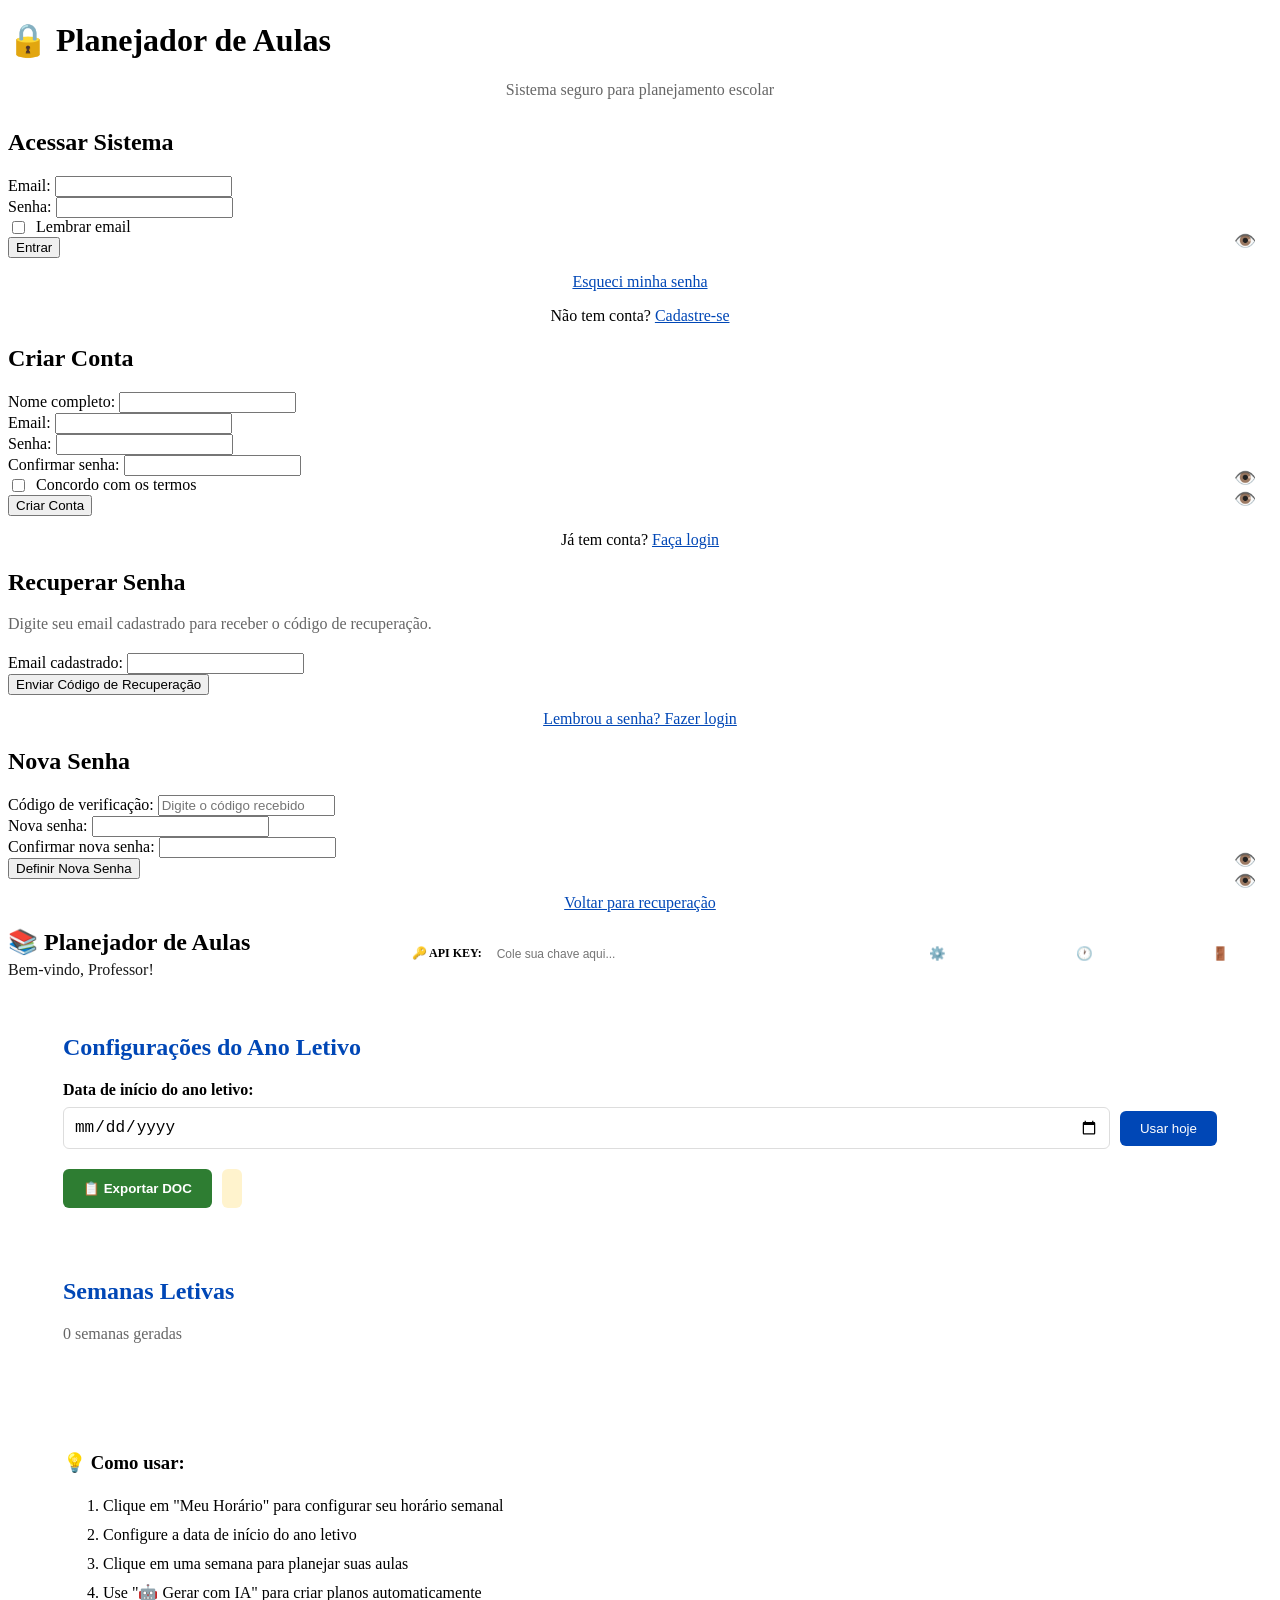
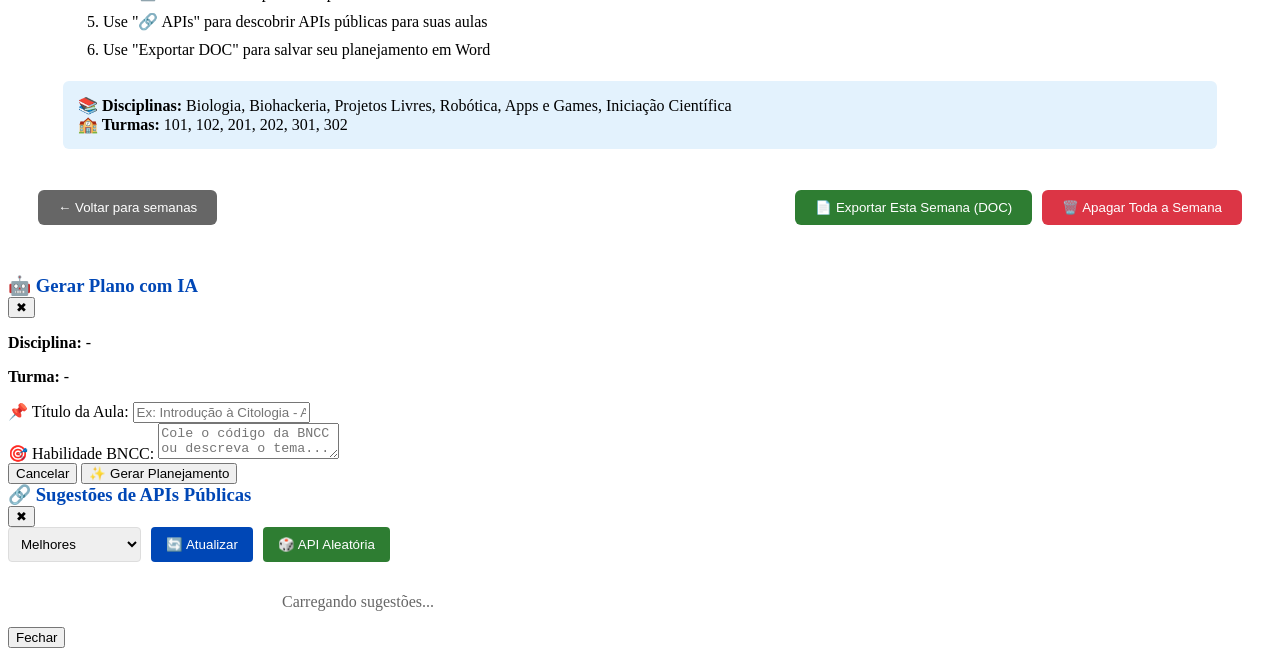
==== commit f97e0a8b: "Title: Implement email-based authentication with password recovery and API key management Key featur" ====
--- a/index.html
+++ b/index.html
@@ -4,369 +4,7 @@
     <meta charset="UTF-8">
     <meta name="viewport" content="width=device-width, initial-scale=1.0">
     <title>Planejador de Aulas</title>
-    <style>
-* {
-    margin: 0;
-    padding: 0;
-    box-sizing: border-box;
-    font-family: 'Segoe UI', Arial, sans-serif;
-}
-
-body {
-    background: #f5f7fa;
-    color: #333;
-}
-
-.hidden {
-    display: none !important;
-}
-
-.login-container {
-    display: flex;
-    justify-content: center;
-    align-items: center;
-    min-height: 100vh;
-    padding: 20px;
-    background: linear-gradient(135deg, #667eea 0%, #764ba2 100%);
-}
-
-.login-box {
-    background: white;
-    border-radius: 12px;
-    padding: 40px;
-    width: 100%;
-    max-width: 400px;
-    box-shadow: 0 8px 24px rgba(0,0,0,0.12);
-}
-
-.login-box h1 {
-    color: #0047B6;
-    text-align: center;
-    margin-bottom: 10px;
-}
-
-.login-box h2 {
-    color: #0047B6;
-    margin-bottom: 20px;
-}
-
-.form-group {
-    margin-bottom: 15px;
-}
-
-.form-group label {
-    display: block;
-    margin-bottom: 5px;
-    font-weight: 600;
-    color: #444;
-}
-
-.form-group input,
-.form-group textarea {
-    width: 100%;
-    padding: 12px;
-    border: 1px solid #ddd;
-    border-radius: 6px;
-    font-size: 16px;
-    font-family: 'Segoe UI', Arial, sans-serif;
-}
-
-.form-group textarea {
-    resize: vertical;
-    min-height: 80px;
-}
-
-.form-group input:focus,
-.form-group textarea:focus {
-    outline: none;
-    border-color: #0047B6;
-    box-shadow: 0 0 0 3px rgba(0, 71, 182, 0.1);
-}
-
-.btn-login {
-    background: linear-gradient(135deg, #0047B6 0%, #2A6ED4 100%);
-    color: white;
-    border: none;
-    padding: 14px;
-    border-radius: 8px;
-    width: 100%;
-    font-size: 16px;
-    font-weight: 600;
-    cursor: pointer;
-    transition: transform 0.2s;
-    margin-top: 5px;
-}
-
-.btn-login:hover {
-    transform: translateY(-2px);
-}
-
-#appPrincipal {
-    min-height: 100vh;
-    display: flex;
-    flex-direction: column;
-}
-
-header {
-    background: linear-gradient(135deg, #0047B6 0%, #2A6ED4 100%);
-    color: white;
-    padding: 20px 30px;
-}
-
-button {
-    cursor: pointer;
-    transition: all 0.2s;
-}
-
-button:hover {
-    opacity: 0.9;
-    transform: translateY(-1px);
-}
-
-button:active {
-    transform: translateY(0);
-}
-
-.grade-container {
-    overflow-x: auto;
-    margin: 20px 0;
-}
-
-/* ESTILOS DO MODAL */
-.modal-overlay {
-    position: fixed;
-    top: 0;
-    left: 0;
-    width: 100%;
-    height: 100%;
-    background: rgba(0,0,0,0.5);
-    display: flex;
-    justify-content: center;
-    align-items: center;
-    z-index: 2000;
-    backdrop-filter: blur(2px);
-}
-
-.modal-content {
-    background: white;
-    padding: 25px;
-    border-radius: 12px;
-    max-width: 500px;
-    width: 90%;
-    max-height: 90vh;
-    overflow-y: auto;
-    box-shadow: 0 10px 40px rgba(0,0,0,0.3);
-    animation: slideIn 0.3s;
-}
-
-@keyframes slideIn {
-    from {
-        transform: translateY(-20px);
-        opacity: 0;
-    }
-    to {
-        transform: translateY(0);
-        opacity: 1;
-    }
-}
-
-.modal-header {
-    display: flex;
-    justify-content: space-between;
-    align-items: center;
-    margin-bottom: 20px;
-    padding-bottom: 15px;
-    border-bottom: 2px solid #e0e0e0;
-}
-
-.modal-close {
-    background: none;
-    border: none;
-    font-size: 24px;
-    cursor: pointer;
-    color: #666;
-    padding: 0;
-    width: 30px;
-    height: 30px;
-    display: flex;
-    align-items: center;
-    justify-content: center;
-    transition: color 0.2s;
-}
-
-.modal-close:hover {
-    color: #0047B6;
-    transform: none;
-}
-
-.modal-body {
-    margin-bottom: 20px;
-}
-
-.info-box {
-    background: #e3f2fd;
-    padding: 12px;
-    border-radius: 6px;
-    margin-bottom: 20px;
-    border-left: 4px solid #0047B6;
-}
-
-.info-box p {
-    margin: 5px 0;
-    font-size: 14px;
-}
-
-.modal-footer {
-    display: flex;
-    justify-content: flex-end;
-    gap: 10px;
-    padding-top: 15px;
-    border-top: 1px solid #e0e0e0;
-}
-
-.btn-gerar {
-    background: #6200EA;
-    color: white;
-    border: none;
-    padding: 12px 24px;
-    border-radius: 6px;
-    cursor: pointer;
-    font-weight: 600;
-    font-size: 14px;
-}
-
-.btn-gerar:hover {
-    background: #4a00b0;
-}
-
-.btn-gerar:disabled {
-    background: #ccc;
-    cursor: not-allowed;
-    transform: none;
-}
-
-.btn-cancel {
-    background: #666;
-    color: white;
-    border: none;
-    padding: 12px 24px;
-    border-radius: 6px;
-    cursor: pointer;
-    font-weight: 600;
-    font-size: 14px;
-}
-
-.btn-cancel:hover {
-    background: #555;
-}
-
-/* BOTÕES DA GRADE */
-.botoes-aula {
-    display: flex;
-    gap: 5px;
-    margin-top: 5px;
-    flex-wrap: wrap;
-}
-
-.btn-ia {
-    background: #6200EA;
-    color: white;
-    border: none;
-    padding: 6px 10px;
-    border-radius: 4px;
-    cursor: pointer;
-    font-size: 11px;
-    display: flex;
-    align-items: center;
-    gap: 4px;
-    flex: 1;
-    min-width: 80px;
-    justify-content: center;
-}
-
-.btn-ia:hover {
-    background: #4a00b0;
-}
-
-.btn-copiar {
-    background: #2196F3;
-    color: white;
-    border: none;
-    padding: 6px 10px;
-    border-radius: 4px;
-    cursor: pointer;
-    font-size: 11px;
-    flex: 1;
-    min-width: 80px;
-}
-
-.btn-apagar {
-    background: #f44336;
-    color: white;
-    border: none;
-    padding: 6px 10px;
-    border-radius: 4px;
-    cursor: pointer;
-    font-size: 11px;
-    flex: 1;
-    min-width: 60px;
-}
-
-.col-header {
-    background: #0047B6;
-    color: white;
-    padding: 10px;
-    text-align: center;
-    font-weight: bold;
-}
-
-.cell {
-    background: white;
-    padding: 10px;
-    min-height: 150px;
-}
-
-.cell-info {
-    margin-bottom: 5px;
-    font-size: 13px;
-    color: #0047B6;
-    font-weight: bold;
-}
-
-/* Semana card hover */
-#listaSemanas > div:hover {
-    border-left-color: #2A6ED4 !important;
-    box-shadow: 0 4px 12px rgba(0,71,182,0.2) !important;
-    transform: translateY(-2px);
-    transition: all 0.2s;
-}
-
-@media (max-width: 768px) {
-    .login-box {
-        padding: 30px 20px;
-    }
-    .login-container {
-        padding: 10px;
-    }
-    .modal-content {
-        width: 95%;
-        padding: 20px;
-    }
-    .botoes-aula {
-        flex-direction: column;
-    }
-    .btn-ia, .btn-copiar, .btn-apagar {
-        width: 100%;
-    }
-    header {
-        padding: 15px;
-    }
-    main {
-        padding: 15px !important;
-    }
-}
-
-</style>
+    <link rel="stylesheet" href="stile.css">
 </head>
 <body>
     <!-- TELA DE LOGIN -->
@@ -378,16 +16,17 @@
             <form id="loginForm" onsubmit="event.preventDefault(); fazerLogin();">
                 <h2>Acessar Sistema</h2>
                 <div class="form-group">
-                    <label>Usuário:</label>
-                    <input type="text" id="loginUsuario" required>
-                </div>
-                <div class="form-group">
+                    <label>Email:</label>
+                    <input type="email" id="loginEmail" required>
+                </div>
+                <div class="form-group" style="position: relative;">
                     <label>Senha:</label>
                     <input type="password" id="loginSenha" required>
+                    <button type="button" onclick="toggleSenha('loginSenha')" style="position: absolute; right: 10px; top: 32px; background: none; border: none; cursor: pointer; font-size: 18px;">👁️</button>
                 </div>
                 <div class="form-group" style="display: flex; align-items: center; gap: 8px;">
                     <input type="checkbox" id="lembrarUsuario" style="width: auto;">
-                    <label for="lembrarUsuario" style="margin: 0; font-weight: normal;">Lembrar usuário</label>
+                    <label for="lembrarUsuario" style="margin: 0; font-weight: normal;">Lembrar email</label>
                 </div>
                 <button type="submit" class="btn-login">Entrar</button>
                 <p style="text-align: center; margin-top: 15px;">
@@ -405,20 +44,18 @@
                     <input type="text" id="cadastroNome" required>
                 </div>
                 <div class="form-group">
-                    <label>Usuário:</label>
-                    <input type="text" id="cadastroUsuario" required>
-                </div>
-                <div class="form-group">
                     <label>Email:</label>
                     <input type="email" id="cadastroEmail" required>
                 </div>
-                <div class="form-group">
+                <div class="form-group" style="position: relative;">
                     <label>Senha:</label>
                     <input type="password" id="cadastroSenha" required>
-                </div>
-                <div class="form-group">
+                    <button type="button" onclick="toggleSenha('cadastroSenha')" style="position: absolute; right: 10px; top: 32px; background: none; border: none; cursor: pointer; font-size: 18px;">👁️</button>
+                </div>
+                <div class="form-group" style="position: relative;">
                     <label>Confirmar senha:</label>
                     <input type="password" id="cadastroConfirmarSenha" required>
+                    <button type="button" onclick="toggleSenha('cadastroConfirmarSenha')" style="position: absolute; right: 10px; top: 32px; background: none; border: none; cursor: pointer; font-size: 18px;">👁️</button>
                 </div>
                 <div class="form-group" style="display: flex; align-items: center; gap: 8px;">
                     <input type="checkbox" id="termosUso" required style="width: auto;">
@@ -432,15 +69,12 @@
 
             <form id="recuperacaoForm" class="hidden" onsubmit="event.preventDefault(); iniciarRecuperacao();">
                 <h2>Recuperar Senha</h2>
+                <p style="color: #666; margin-bottom: 20px;">Digite seu email cadastrado para receber o código de recuperação.</p>
                 <div class="form-group">
                     <label>Email cadastrado:</label>
                     <input type="email" id="recuperacaoEmail" required>
                 </div>
-                <div class="form-group">
-                    <label>Usuário:</label>
-                    <input type="text" id="recuperacaoUsuario" required>
-                </div>
-                <button type="submit" class="btn-login">Enviar Link de Recuperação</button>
+                <button type="submit" class="btn-login">Enviar Código de Recuperação</button>
                 <p style="text-align: center; margin-top: 15px;">
                     <a href="#" onclick="mostrarLogin(); return false;" style="color: #0047B6;">Lembrou a senha? Fazer login</a>
                 </p>
@@ -450,15 +84,17 @@
                 <h2>Nova Senha</h2>
                 <div class="form-group">
                     <label>Código de verificação:</label>
-                    <input type="text" id="codigoVerificacao" required>
-                </div>
-                <div class="form-group">
+                    <input type="text" id="codigoVerificacao" required placeholder="Digite o código recebido">
+                </div>
+                <div class="form-group" style="position: relative;">
                     <label>Nova senha:</label>
                     <input type="password" id="novaSenha" required>
-                </div>
-                <div class="form-group">
+                    <button type="button" onclick="toggleSenha('novaSenha')" style="position: absolute; right: 10px; top: 32px; background: none; border: none; cursor: pointer; font-size: 18px;">👁️</button>
+                </div>
+                <div class="form-group" style="position: relative;">
                     <label>Confirmar nova senha:</label>
                     <input type="password" id="confirmarNovaSenha" required>
+                    <button type="button" onclick="toggleSenha('confirmarNovaSenha')" style="position: absolute; right: 10px; top: 32px; background: none; border: none; cursor: pointer; font-size: 18px;">👁️</button>
                 </div>
                 <button type="submit" class="btn-login">Definir Nova Senha</button>
                 <p style="text-align: center; margin-top: 15px;">
@@ -477,24 +113,10 @@
                     <p style="margin: 5px 0 0; opacity: 0.9;">Bem-vindo, <span id="userCumprimento">Professor</span>!</p>
                 </div>
                 
-                <div style="background: rgba(255,255,255,0.15); padding: 10px; border-radius: 8px; display: flex; gap: 10px; align-items: center; flex-wrap: wrap;">
-                    <label style="font-size: 12px; font-weight: bold;">🤖 IA:</label>
-                    <select id="provedorIA" onchange="alternarProvedor()" style="padding: 5px; border-radius: 4px; border: none; font-size: 12px; background: white; color: #333;">
-                        <option value="gemini">Gemini (Google)</option>
-                        <option value="groq">Groq</option>
-                    </select>
+                <div style="background: rgba(255,255,255,0.15); padding: 10px; border-radius: 8px; display: flex; gap: 10px; align-items: center;">
                     <label style="font-size: 12px; font-weight: bold;">🔑 API KEY:</label>
-                    <input type="password" id="geminiApiKey" placeholder="Cole sua chave Gemini..." 
-                           style="padding: 5px; border-radius: 4px; border: none; width: 200px; font-size: 12px;">
-                    <input type="password" id="groqApiKey" placeholder="Cole sua chave Groq..." 
-                           style="padding: 5px; border-radius: 4px; border: none; width: 200px; font-size: 12px; display: none;">
-                    <select id="groqModelo" style="padding: 5px; border-radius: 4px; border: none; font-size: 12px; background: white; color: #333; display: none;">
-                        <option value="llama-3.3-70b-versatile">Llama 3.3 70B</option>
-                        <option value="llama3-8b-8192">Llama 3 8B</option>
-                        <option value="llama3-70b-8192">Llama 3 70B</option>
-                        <option value="mixtral-8x7b-32768">Mixtral 8x7B</option>
-                        <option value="gemma2-9b-it">Gemma 2 9B</option>
-                    </select>
+                    <input type="password" id="geminiApiKey" placeholder="Cole sua chave aqui..." 
+                           style="padding: 5px; border-radius: 4px; border: none; width: 250px; font-size: 12px;">
                 </div>
 
                 <div style="display: flex; gap: 10px;">
@@ -640,1325 +262,6 @@
         </div>
     </div>
 
-    <!-- O script deve ser o ÚLTIMO elemento antes de fechar body -->
-    <script>
-// ========== ESTADO GLOBAL ==========
-let usuarioLogado = null;
-let semanas = [];
-let semanaAtual = -1;
-let planejamentos = {};
-let horarioProfessor = {};
-let dadosContextoIA = { semana: null, dia: null, aula: null };
-
-// Referências DOM (preenchidas no DOMContentLoaded)
-let telaLogin, appPrincipal, loginForm, cadastroForm, recuperacaoForm, novaSenhaForm, btnAdmin;
-
-const SUPER_USUARIO = {
-    usuario: "coordenacao",
-    senha: "sesi@2026",
-    nome: "Coordenação Pedagógica",
-    email: "coordenacao@escola.com",
-    tipo: "superuser"
-};
-
-const DISCIPLINAS = [
-    { id: "biologia",              nome: "Biologia",              icone: "🧬" },
-    { id: "biohackeria",           nome: "Biohackeria",           icone: "🔬" },
-    { id: "projetos_livres",       nome: "Projetos Livres",       icone: "💡" },
-    { id: "robotica",              nome: "Robótica",              icone: "🤖" },
-    { id: "apps_games",            nome: "Apps e Games",          icone: "🎮" },
-    { id: "iniciacao_cientifica",  nome: "Iniciação Científica",  icone: "🔍" },
-    { id: "outra",                 nome: "Outra",                 icone: "📝" }
-];
-
-const TURMAS = ['101', '102', '201', '202', '301', '302'];
-
-const HORARIOS = [
-    "07:15 - 08:00",
-    "08:00 - 08:45",
-    "08:45 - 09:30",
-    "09:30 - 10:15",
-    "10:30 - 11:15",
-    "11:15 - 12:00",
-    "12:00 - 12:45"
-];
-
-const DIAS_SEMANA_COMPLETO = ['Segunda-feira', 'Terça-feira', 'Quarta-feira', 'Quinta-feira', 'Sexta-feira'];
-const DIAS_SEMANA = ['SEG', 'TER', 'QUA', 'QUI', 'SEX'];
-
-// ========== HELPERS DE STORAGE (resiliente a erros) ==========
-function storageGet(key) {
-    try { return localStorage.getItem(key); } catch(e) { return null; }
-}
-function storageSet(key, value) {
-    try { localStorage.setItem(key, value); } catch(e) { console.warn('localStorage indisponível', e); }
-}
-function storageRemove(key) {
-    try { localStorage.removeItem(key); } catch(e) {}
-}
-function storageLength() {
-    try { return localStorage.length; } catch(e) { return 0; }
-}
-function storageKey(i) {
-    try { return localStorage.key(i); } catch(e) { return null; }
-}
-
-// ========== FUNÇÕES DE LOGIN/CADASTRO/RECUPERAÇÃO ==========
-function mostrarLogin() {
-    if (!loginForm) return;
-    loginForm.classList.remove('hidden');
-    cadastroForm.classList.add('hidden');
-    recuperacaoForm.classList.add('hidden');
-    novaSenhaForm.classList.add('hidden');
-}
-
-function mostrarCadastro() {
-    if (!cadastroForm) return;
-    loginForm.classList.add('hidden');
-    cadastroForm.classList.remove('hidden');
-    recuperacaoForm.classList.add('hidden');
-    novaSenhaForm.classList.add('hidden');
-}
-
-function mostrarRecuperacao() {
-    if (!recuperacaoForm) return;
-    loginForm.classList.add('hidden');
-    cadastroForm.classList.add('hidden');
-    recuperacaoForm.classList.remove('hidden');
-    novaSenhaForm.classList.add('hidden');
-}
-
-function mostrarNovaSenha() {
-    if (!novaSenhaForm) return;
-    loginForm.classList.add('hidden');
-    cadastroForm.classList.add('hidden');
-    recuperacaoForm.classList.add('hidden');
-    novaSenhaForm.classList.remove('hidden');
-}
-
-function fazerLogin() {
-    try {
-        const usuario = document.getElementById('loginUsuario').value.trim();
-        const senha = document.getElementById('loginSenha').value;
-
-        if (!usuario || !senha) { alert('Preencha usuário e senha'); return; }
-
-        // Superusuário
-        if (usuario === SUPER_USUARIO.usuario && senha === SUPER_USUARIO.senha) {
-            usuarioLogado = {
-                nome: SUPER_USUARIO.nome,
-                usuario: SUPER_USUARIO.usuario,
-                email: SUPER_USUARIO.email,
-                tipo: SUPER_USUARIO.tipo
-            };
-            storageSet('usuarioLogado', JSON.stringify(usuarioLogado));
-            iniciarAplicacao();
-            return;
-        }
-
-        const usuarioSalvo = storageGet('usuario_' + usuario);
-        if (!usuarioSalvo) { alert('Usuário não encontrado'); return; }
-
-        const dadosUsuario = JSON.parse(usuarioSalvo);
-        const senhaUsuario = storageGet('senha_' + usuario);
-
-        if (!senhaUsuario || senhaUsuario !== senha) { alert('Senha incorreta'); return; }
-
-        usuarioLogado = dadosUsuario;
-        usuarioLogado.tipo = 'professor';
-
-        const lembrar = document.getElementById('lembrarUsuario').checked;
-        if (lembrar) {
-            storageSet('usuarioLembrado', usuario);
-        } else {
-            storageRemove('usuarioLembrado');
-        }
-
-        storageSet('usuarioLogado', JSON.stringify(usuarioLogado));
-        iniciarAplicacao();
-
-    } catch (error) { alert('Erro: ' + error.message); }
-}
-
-function fazerCadastro() {
-    try {
-        const nome             = document.getElementById('cadastroNome').value.trim();
-        const usuario          = document.getElementById('cadastroUsuario').value.trim();
-        const email            = document.getElementById('cadastroEmail').value.trim();
-        const senha            = document.getElementById('cadastroSenha').value;
-        const confirmarSenha   = document.getElementById('cadastroConfirmarSenha').value;
-        const termos           = document.getElementById('termosUso').checked;
-
-        if (!nome || !usuario || !email || !senha || !confirmarSenha) {
-            alert('Preencha todos os campos'); return;
-        }
-        if (usuario === SUPER_USUARIO.usuario) {
-            alert('Este nome de usuário é reservado para a coordenação'); return;
-        }
-        if (senha.length < 6) { alert('A senha deve ter pelo menos 6 caracteres'); return; }
-        if (senha !== confirmarSenha) { alert('As senhas não coincidem'); return; }
-        if (!termos) { alert('Aceite os termos de uso'); return; }
-        if (storageGet('usuario_' + usuario)) { alert('Este usuário já está cadastrado'); return; }
-
-        for (let i = 0; i < storageLength(); i++) {
-            const key = storageKey(i);
-            if (key && key.startsWith('usuario_')) {
-                const userData = JSON.parse(storageGet(key));
-                if (userData.email === email) { alert('Este email já está cadastrado'); return; }
-            }
-        }
-
-        const novoUsuario = { nome, usuario, email, tipo: 'professor', dataCadastro: new Date().toISOString() };
-        storageSet('usuario_' + usuario, JSON.stringify(novoUsuario));
-        storageSet('senha_' + usuario, senha);
-
-        usuarioLogado = novoUsuario;
-        storageSet('usuarioLogado', JSON.stringify(usuarioLogado));
-        iniciarAplicacao();
-        alert('Conta criada com sucesso!');
-
-    } catch (error) { alert('Erro no cadastro: ' + error.message); }
-}
-
-function iniciarRecuperacao() {
-    try {
-        const email   = document.getElementById('recuperacaoEmail').value.trim();
-        const usuario = document.getElementById('recuperacaoUsuario').value.trim();
-
-        if (!email || !usuario) { alert('Preencha todos os campos'); return; }
-
-        const usuarioSalvo = storageGet('usuario_' + usuario);
-        if (!usuarioSalvo) { alert('Usuário não encontrado'); return; }
-
-        const dadosUsuario = JSON.parse(usuarioSalvo);
-        if (dadosUsuario.email !== email) {
-            alert('Email não corresponde ao cadastrado para este usuário'); return;
-        }
-
-        const codigo    = Math.random().toString(36).substring(2, 8).toUpperCase();
-        const expiracao = Date.now() + 3600000;
-        storageSet('recuperacao_' + usuario, JSON.stringify({ codigo, expiracao, usuario }));
-        alert(`Código de recuperação (simulação): ${codigo}\n\nEm produção, este código seria enviado para: ${email}`);
-        mostrarNovaSenha();
-
-    } catch (error) { alert('Erro: ' + error.message); }
-}
-
-function definirNovaSenha() {
-    try {
-        const codigo            = document.getElementById('codigoVerificacao').value.trim().toUpperCase();
-        const novaSenha         = document.getElementById('novaSenha').value;
-        const confirmarNovaSenha = document.getElementById('confirmarNovaSenha').value;
-
-        if (!codigo || !novaSenha || !confirmarNovaSenha) { alert('Preencha todos os campos'); return; }
-        if (novaSenha.length < 6) { alert('A senha deve ter pelo menos 6 caracteres'); return; }
-        if (novaSenha !== confirmarNovaSenha) { alert('As senhas não coincidem'); return; }
-
-        let usuarioRecuperacao = null;
-        for (let i = 0; i < storageLength(); i++) {
-            const key = storageKey(i);
-            if (key && key.startsWith('recuperacao_')) {
-                const dados = JSON.parse(storageGet(key));
-                if (dados.codigo === codigo && dados.expiracao > Date.now()) {
-                    usuarioRecuperacao = dados.usuario;
-                    break;
-                }
-            }
-        }
-
-        if (!usuarioRecuperacao) { alert('Código inválido ou expirado'); return; }
-        storageSet('senha_' + usuarioRecuperacao, novaSenha);
-        storageRemove('recuperacao_' + usuarioRecuperacao);
-        alert('Senha alterada com sucesso! Faça login com sua nova senha.');
-        mostrarLogin();
-
-    } catch (error) { alert('Erro: ' + error.message); }
-}
-
-function fazerLogout() {
-    if (confirm('Deseja realmente sair?')) {
-        storageRemove('usuarioLogado');
-        window.location.reload();
-    }
-}
-
-// ========== INICIALIZAÇÃO ==========
-function iniciarAplicacao() {
-    if (!telaLogin || !appPrincipal) return;
-    telaLogin.classList.add('hidden');
-    appPrincipal.classList.remove('hidden');
-    carregarDados();
-    setupEventListeners();
-    atualizarInterface();
-}
-
-function carregarDados() {
-    const usuarioSalvo = storageGet('usuarioLogado');
-    if (usuarioSalvo) {
-        try { usuarioLogado = JSON.parse(usuarioSalvo); } catch(e) {}
-    }
-
-    if (usuarioLogado) {
-        const planejamentosSalvos = storageGet('planejamentos_' + usuarioLogado.usuario);
-        if (planejamentosSalvos) {
-            try { planejamentos = JSON.parse(planejamentosSalvos); } catch(e) {}
-        }
-
-        const horarioSalvo = storageGet('horarioProfessor_' + usuarioLogado.usuario);
-        if (horarioSalvo) {
-            try { horarioProfessor = JSON.parse(horarioSalvo); } catch(e) {}
-        }
-
-        const dataInicio = storageGet('dataInicioLetivo_' + usuarioLogado.usuario);
-        if (dataInicio && document.getElementById('inicioLetivo')) {
-            document.getElementById('inicioLetivo').value = dataInicio;
-            setTimeout(() => gerarSemanas(dataInicio), 100);
-        }
-    }
-}
-
-function setupEventListeners() {
-    const inicioLetivo = document.getElementById('inicioLetivo');
-    const btnHoje      = document.getElementById('btnHoje');
-    const btnVoltar    = document.getElementById('voltar');
-
-    if (inicioLetivo) {
-        inicioLetivo.addEventListener('change', function() { gerarSemanas(this.value); });
-    }
-    if (btnHoje) {
-        btnHoje.addEventListener('click', function() {
-            const hoje = new Date().toISOString().split('T')[0];
-            document.getElementById('inicioLetivo').value = hoje;
-            gerarSemanas(hoje);
-        });
-    }
-    if (btnVoltar) {
-        btnVoltar.addEventListener('click', function() {
-            document.getElementById('paginaAulas').classList.add('hidden');
-            document.getElementById('paginaSemanas').classList.remove('hidden');
-        });
-    }
-}
-
-function atualizarInterface() {
-    if (usuarioLogado && document.getElementById('userCumprimento')) {
-        document.getElementById('userCumprimento').textContent = usuarioLogado.nome.split(' ')[0];
-    }
-    if (usuarioLogado && usuarioLogado.tipo === 'superuser' && btnAdmin) {
-        btnAdmin.classList.remove('hidden');
-    } else if (btnAdmin) {
-        btnAdmin.classList.add('hidden');
-    }
-    atualizarStatusHorario();
-}
-
-// ========== INTEGRAÇÃO COM FREE PUBLIC APIS ==========
-async function buscarAPIsPublicas(filtros = {}) {
-    const { limit = 10, sort = 'best' } = filtros;
-    try {
-        const params = new URLSearchParams({ limit: limit.toString(), sort });
-        const response = await fetch(`https://www.freepublicapis.com/api/apis?${params}`);
-        if (!response.ok) throw new Error('Erro na requisição');
-        const data = await response.json();
-        return data.data || [];
-    } catch (error) {
-        console.error('Erro ao buscar APIs:', error);
-        return [];
-    }
-}
-
-async function obterAPIAleatoria() {
-    try {
-        const response = await fetch('https://www.freepublicapis.com/api/random');
-        return await response.json();
-    } catch (error) { console.error(error); return null; }
-}
-
-function abrirModalAPIs() {
-    document.getElementById('modalAPIs').classList.remove('hidden');
-    carregarSugestoesAPI();
-}
-
-function fecharModalAPIs() {
-    document.getElementById('modalAPIs').classList.add('hidden');
-}
-
-async function carregarSugestoesAPI() {
-    const lista = document.getElementById('listaAPIs');
-    const sort  = document.getElementById('filtroSort')?.value || 'best';
-    lista.innerHTML = '<p style="text-align: center; color: #666;">Carregando sugestões...</p>';
-
-    const apis = await buscarAPIsPublicas({ limit: 15, sort });
-    if (apis.length === 0) {
-        lista.innerHTML = '<p style="text-align: center; color: #666;">Nenhuma API encontrada.</p>';
-        return;
-    }
-
-    let html = '<div style="display: grid; gap: 10px;">';
-    apis.forEach(api => {
-        const saude    = api.health || 0;
-        const corSaude = saude >= 90 ? '#2E7D32' : saude >= 70 ? '#F9A825' : '#D32F2F';
-        const tituloEsc = (api.title || '').replace(/'/g, "\\'");
-        const docEsc    = (api.documentation || '').replace(/'/g, "\\'");
-        html += `
-            <div style="border: 1px solid #ddd; border-radius: 8px; padding: 12px; background: #fafafa;">
-                <div style="display: flex; justify-content: space-between; align-items: start;">
-                    <div style="flex: 1;">
-                        <strong style="font-size: 14px;">${api.emoji || '🔗'} ${api.title || ''}</strong>
-                        <p style="font-size: 12px; color: #666; margin: 5px 0;">${(api.description || '').substring(0, 100)}${(api.description || '').length > 100 ? '...' : ''}</p>
-                        <div style="display: flex; gap: 10px; font-size: 11px; color: #888; flex-wrap: wrap;">
-                            <span>📊 Saúde: <span style="color: ${corSaude}; font-weight: bold;">${saude}%</span></span>
-                            <span>⚡ Latência: ${api.avg_latency || '?'}ms</span>
-                            <span>🔁 Confiabilidade: ${api.avg_reliability || '?'}%</span>
-                        </div>
-                    </div>
-                    <button onclick="usarEstaAPI('${api.id}', '${tituloEsc}', '${docEsc}')"
-                            style="background: #0047B6; color: white; border: none; padding: 6px 12px; border-radius: 4px; cursor: pointer; font-size: 11px; margin-left: 10px;">
-                        Usar
-                    </button>
-                </div>
-            </div>
-        `;
-    });
-    html += '</div>';
-    lista.innerHTML = html;
-}
-
-function usarEstaAPI(id, titulo, documentacao) {
-    fecharModalAPIs();
-    if (dadosContextoIA.semana !== null) {
-        const habilidadeField = document.getElementById('modalHabilidade');
-        if (habilidadeField) {
-            habilidadeField.value = `Sugestão: Utilizar API "${titulo}" (${documentacao}) para enriquecer a aula com dados em tempo real e atividades interativas.`;
-        }
-        const tituloField = document.getElementById('modalTitulo');
-        if (tituloField) tituloField.focus();
-        alert(`💡 Sugestão adicionada! Complete o título e clique em "Gerar Plano" para criar sua aula.`);
-    } else {
-        alert(`📌 API sugerida: ${titulo}\n\nDocumentação: ${documentacao}\n\nUse esta API para criar atividades interativas!`);
-    }
-}
-
-async function inserirAPIAleatoria() {
-    const api = await obterAPIAleatoria();
-    if (api) {
-        usarEstaAPI(api.id, api.title, api.documentation);
-    } else {
-        alert('Não foi possível carregar uma API aleatória. Tente novamente.');
-    }
-}
-
-// ========== ADMINISTRAÇÃO (SUPERUSUÁRIO) ==========
-function abrirPainelAdmin() {
-    if (!usuarioLogado || usuarioLogado.tipo !== 'superuser') {
-        alert('Acesso restrito à coordenação'); return;
-    }
-    const modalHTML = `
-        <div id="modalAdmin" style="position: fixed; top: 0; left: 0; width: 100%; height: 100%; background: rgba(0,0,0,0.5); display: flex; justify-content: center; align-items: center; z-index: 1000;">
-            <div style="background: white; padding: 25px; border-radius: 10px; max-width: 900px; width: 90%; max-height: 85vh; overflow-y: auto;">
-                <h3 style="color: #0047B6; margin-bottom: 15px;">⚙️ Painel de Administração - Coordenação</h3>
-                <div style="display: grid; grid-template-columns: 1fr 1fr; gap: 20px; margin-bottom: 20px;">
-                    <div>
-                        <h4 style="color: #2A6ED4; margin-bottom: 10px;">📊 Estatísticas do Sistema</h4>
-                        <div id="statsAdmin" style="background: #f8f9fa; padding: 15px; border-radius: 6px; border: 1px solid #e0e0e0;">
-                            <p>Carregando estatísticas...</p>
-                        </div>
-                    </div>
-                    <div>
-                        <h4 style="color: #2A6ED4; margin-bottom: 10px;">👥 Usuários Cadastrados</h4>
-                        <div id="listaUsuarios" style="background: #f8f9fa; padding: 15px; border-radius: 6px; border: 1px solid #e0e0e0; max-height: 200px; overflow-y: auto;">
-                            <p>Carregando usuários...</p>
-                        </div>
-                    </div>
-                </div>
-                <div style="margin: 20px 0;">
-                    <h4 style="color: #2A6ED4; margin-bottom: 10px;">🛠️ Ações Administrativas</h4>
-                    <div style="display: flex; flex-wrap: wrap; gap: 10px;">
-                        <button onclick="exportarTodosDados()" style="background: #28a745; color: white; border: none; padding: 10px 15px; border-radius: 6px; cursor: pointer; flex: 1;">📥 Exportar Todos os Dados</button>
-                        <button onclick="limparDadosAntigos()" style="background: #ffc107; color: #212529; border: none; padding: 10px 15px; border-radius: 6px; cursor: pointer; flex: 1;">🗑️ Limpar Dados Antigos</button>
-                        <button onclick="alterarSenhaSuperuser()" style="background: #dc3545; color: white; border: none; padding: 10px 15px; border-radius: 6px; cursor: pointer; flex: 1;">🔐 Alterar Senha da Coordenação</button>
-                    </div>
-                </div>
-                <div style="margin-top: 20px; padding-top: 15px; border-top: 1px solid #e0e0e0;">
-                    <h4 style="color: #2A6ED4; margin-bottom: 10px;">👤 Gerenciar Usuário</h4>
-                    <div style="display: flex; gap: 10px; margin-bottom: 15px;">
-                        <input type="text" id="usuarioBuscar" placeholder="Digite o usuário" style="flex: 2; padding: 8px; border: 1px solid #ddd; border-radius: 4px;">
-                        <button onclick="buscarUsuario()" style="background: #0047B6; color: white; border: none; padding: 8px 15px; border-radius: 4px; cursor: pointer; flex: 1;">Buscar</button>
-                    </div>
-                    <div id="detalhesUsuario" style="display: none; background: #f0f8ff; padding: 15px; border-radius: 6px; border: 1px solid #cce5ff;">
-                        <div id="infoUsuario"></div>
-                        <div style="margin-top: 10px;">
-                            <button onclick="resetarSenhaUsuario()" style="background: #17a2b8; color: white; border: none; padding: 8px 12px; border-radius: 4px; cursor: pointer; margin-right: 10px;">🔄 Resetar Senha</button>
-                            <button onclick="removerUsuario()" style="background: #dc3545; color: white; border: none; padding: 8px 12px; border-radius: 4px; cursor: pointer;">🗑️ Remover Usuário</button>
-                        </div>
-                    </div>
-                </div>
-                <div style="display: flex; gap: 10px; justify-content: flex-end; margin-top: 20px;">
-                    <button onclick="fecharModalAdmin()" style="background: #666; color: white; border: none; padding: 10px 20px; border-radius: 6px; cursor: pointer;">Fechar</button>
-                </div>
-            </div>
-        </div>
-    `;
-    document.body.insertAdjacentHTML('beforeend', modalHTML);
-    carregarDadosAdmin();
-}
-
-function carregarDadosAdmin() {
-    let totalUsuarios = 0, professoresAtivos = 0;
-    const usuarios = [];
-    for (let i = 0; i < storageLength(); i++) {
-        const key = storageKey(i);
-        if (key && key.startsWith('usuario_')) {
-            try {
-                const usuario = JSON.parse(storageGet(key));
-                totalUsuarios++;
-                if (usuario.tipo !== 'superuser') {
-                    professoresAtivos++;
-                    usuarios.push({
-                        usuario:      usuario.usuario,
-                        nome:         usuario.nome,
-                        email:        usuario.email,
-                        dataCadastro: usuario.dataCadastro,
-                        ativo:        storageGet('horarioProfessor_' + usuario.usuario) ? 'Sim' : 'Não',
-                        planejamentos: storageGet('planejamentos_' + usuario.usuario) ? 'Sim' : 'Não'
-                    });
-                }
-            } catch(e) {}
-        }
-    }
-    const statsDiv = document.getElementById('statsAdmin');
-    if (statsDiv) statsDiv.innerHTML = `
-        <p><strong>Total de usuários:</strong> ${totalUsuarios}</p>
-        <p><strong>Professores ativos:</strong> ${professoresAtivos}</p>
-        <p><strong>Usuários com horário:</strong> ${usuarios.filter(u => u.ativo === 'Sim').length}</p>
-        <p><strong>Usuários com planejamentos:</strong> ${usuarios.filter(u => u.planejamentos === 'Sim').length}</p>
-    `;
-    const listaDiv = document.getElementById('listaUsuarios');
-    if (listaDiv) {
-        let html = '<div style="font-size: 13px;">';
-        if (usuarios.length === 0) {
-            html += '<p>Nenhum professor cadastrado</p>';
-        } else {
-            usuarios.forEach(user => {
-                html += `
-                    <div style="padding: 5px 0; border-bottom: 1px solid #e0e0e0;">
-                        <div><strong>${user.nome}</strong> (${user.usuario})</div>
-                        <div style="font-size: 11px; color: #666;">${user.email} • Horário: ${user.ativo}</div>
-                    </div>
-                `;
-            });
-        }
-        html += '</div>';
-        listaDiv.innerHTML = html;
-    }
-}
-
-function buscarUsuario() {
-    const usuarioBuscar = document.getElementById('usuarioBuscar').value.trim();
-    if (!usuarioBuscar) { alert('Digite um usuário para buscar'); return; }
-    const dadosUsuario = storageGet('usuario_' + usuarioBuscar);
-    if (!dadosUsuario) {
-        alert('Usuário não encontrado');
-        document.getElementById('detalhesUsuario').style.display = 'none';
-        return;
-    }
-    const usuario = JSON.parse(dadosUsuario);
-    if (usuario.tipo === 'superuser') {
-        alert('Não é possível gerenciar a conta da coordenação por aqui');
-        document.getElementById('detalhesUsuario').style.display = 'none';
-        return;
-    }
-    const dataCadastro = usuario.dataCadastro ? new Date(usuario.dataCadastro).toLocaleDateString('pt-BR') : 'Não informada';
-    document.getElementById('infoUsuario').innerHTML = `
-        <h5 style="margin: 0 0 10px 0; color: #0047B6;">${usuario.nome}</h5>
-        <p style="margin: 0 0 5px 0;"><strong>Usuário:</strong> ${usuario.usuario}</p>
-        <p style="margin: 0 0 5px 0;"><strong>Email:</strong> ${usuario.email}</p>
-        <p style="margin: 0 0 5px 0;"><strong>Data de cadastro:</strong> ${dataCadastro}</p>
-        <p style="margin: 0 0 5px 0;"><strong>Horário configurado:</strong> ${storageGet('horarioProfessor_' + usuario.usuario) ? 'Sim' : 'Não'}</p>
-        <p style="margin: 0 0 5px 0;"><strong>Tem planejamentos:</strong> ${storageGet('planejamentos_' + usuario.usuario) ? 'Sim' : 'Não'}</p>
-    `;
-    document.getElementById('detalhesUsuario').style.display = 'block';
-}
-
-function resetarSenhaUsuario() {
-    const usuarioBuscar = document.getElementById('usuarioBuscar').value.trim();
-    if (!usuarioBuscar) { alert('Nenhum usuário selecionado'); return; }
-    const novaSenha = prompt('Digite a nova senha para o usuário (mínimo 6 caracteres):');
-    if (!novaSenha || novaSenha.length < 6) { alert('A senha deve ter pelo menos 6 caracteres'); return; }
-    if (confirm(`Deseja realmente resetar a senha do usuário "${usuarioBuscar}"?\n\nNova senha: ${novaSenha}`)) {
-        storageSet('senha_' + usuarioBuscar, novaSenha);
-        alert(`Senha resetada com sucesso para o usuário "${usuarioBuscar}"`);
-    }
-}
-
-function removerUsuario() {
-    const usuarioBuscar = document.getElementById('usuarioBuscar').value.trim();
-    if (!usuarioBuscar) { alert('Nenhum usuário selecionado'); return; }
-    if (usuarioBuscar === SUPER_USUARIO.usuario) { alert('Não é possível remover a conta da coordenação'); return; }
-    if (!confirm(`ATENÇÃO: Isso removerá TODOS os dados do usuário "${usuarioBuscar}". Esta ação não pode ser desfeita. Continuar?`)) return;
-    ['usuario_', 'senha_', 'horarioProfessor_', 'planejamentos_', 'dataInicioLetivo_'].forEach(pref => {
-        storageRemove(pref + usuarioBuscar);
-    });
-    alert(`Usuário "${usuarioBuscar}" removido com sucesso!`);
-    document.getElementById('detalhesUsuario').style.display = 'none';
-    carregarDadosAdmin();
-}
-
-function exportarTodosDados() {
-    const dados = {};
-    for (let i = 0; i < storageLength(); i++) {
-        const key = storageKey(i);
-        if (key) dados[key] = storageGet(key);
-    }
-    const blob = new Blob([JSON.stringify(dados, null, 2)], { type: 'application/json' });
-    const url  = URL.createObjectURL(blob);
-    const a    = document.createElement('a');
-    a.href     = url;
-    a.download = `backup_planejador_${new Date().toISOString().split('T')[0]}.json`;
-    document.body.appendChild(a);
-    a.click();
-    document.body.removeChild(a);
-    URL.revokeObjectURL(url);
-    alert('Backup completo exportado com sucesso!');
-}
-
-function limparDadosAntigos() {
-    if (!confirm('Isso removerá dados de usuários inativos há mais de 30 dias. Continuar?')) return;
-    let removidos = 0;
-    const umMesAtras = Date.now() - (30 * 24 * 60 * 60 * 1000);
-    for (let i = storageLength() - 1; i >= 0; i--) {
-        const key = storageKey(i);
-        if (key && key.startsWith('usuario_')) {
-            try {
-                const usuario = JSON.parse(storageGet(key));
-                if (usuario.tipo === 'superuser') continue;
-                const temHorario   = storageGet('horarioProfessor_' + usuario.usuario);
-                const dataCadastro = usuario.dataCadastro ? new Date(usuario.dataCadastro).getTime() : 0;
-                if (!temHorario && dataCadastro < umMesAtras) {
-                    ['usuario_', 'senha_', 'horarioProfessor_', 'planejamentos_', 'dataInicioLetivo_'].forEach(pref => {
-                        storageRemove(pref + usuario.usuario);
-                    });
-                    removidos++;
-                }
-            } catch(e) {}
-        }
-    }
-    alert(`${removidos} usuários inativos foram removidos.`);
-    carregarDadosAdmin();
-}
-
-function alterarSenhaSuperuser() {
-    const senhaAtual = prompt('Digite a senha atual da coordenação:');
-    if (senhaAtual !== SUPER_USUARIO.senha) { alert('Senha atual incorreta'); return; }
-    const novaSenha = prompt('Digite a nova senha (mínimo 8 caracteres):');
-    if (!novaSenha || novaSenha.length < 8) { alert('A senha deve ter pelo menos 8 caracteres'); return; }
-    const confirmarSenha = prompt('Confirme a nova senha:');
-    if (novaSenha !== confirmarSenha) { alert('As senhas não coincidem'); return; }
-    SUPER_USUARIO.senha = novaSenha;
-    alert('Senha da coordenação alterada com sucesso!\n⚠️ Atenção: esta alteração é temporária e será perdida ao recarregar a página.');
-}
-
-function fecharModalAdmin() {
-    const modal = document.getElementById('modalAdmin');
-    if (modal) modal.remove();
-}
-
-// ========== FUNÇÕES DE HORÁRIO ==========
-function abrirConfiguracaoHorario() {
-    const modalHTML = `
-        <div id="modalHorario" style="position: fixed; top: 0; left: 0; width: 100%; height: 100%; background: rgba(0,0,0,0.5); display: flex; justify-content: center; align-items: center; z-index: 1000;">
-            <div style="background: white; padding: 20px; border-radius: 10px; max-width: 800px; width: 90%; max-height: 80vh; overflow-y: auto;">
-                <h3 style="color: #0047B6;">🕐 Configurar Meu Horário</h3>
-                <p style="margin: 8px 0 0;">Configure as disciplinas e turmas para cada horário da semana.</p>
-                <div id="gradeHorario" style="margin: 20px 0;"></div>
-                <div style="display: flex; gap: 10px; justify-content: flex-end;">
-                    <button onclick="salvarHorario()" style="background: #2E7D32; color: white; border: none; padding: 10px 20px; border-radius: 6px; cursor: pointer;">💾 Salvar</button>
-                    <button onclick="fecharModalHorario()" style="background: #666; color: white; border: none; padding: 10px 20px; border-radius: 6px; cursor: pointer;">Cancelar</button>
-                </div>
-            </div>
-        </div>
-    `;
-    document.body.insertAdjacentHTML('beforeend', modalHTML);
-    renderGradeHorario();
-}
-
-function renderGradeHorario() {
-    const container = document.getElementById('gradeHorario');
-    if (!container) return;
-    let html = '<div style="display: grid; grid-template-columns: 90px repeat(5, 1fr); gap: 2px; overflow-x: auto;">';
-    html += '<div style="background: #0047B6; color: white; padding: 10px; text-align: center; font-size: 13px;">Horário</div>';
-    DIAS_SEMANA.forEach(dia => {
-        html += `<div style="background: #2A6ED4; color: white; padding: 10px; text-align: center; font-weight: bold;">${dia}</div>`;
-    });
-    for (let i = 0; i < HORARIOS.length; i++) {
-        html += `<div style="background: #e8f0fe; padding: 8px; text-align: center; font-size: 11px; font-weight: bold; color: #0047B6;">${HORARIOS[i]}</div>`;
-        DIAS_SEMANA.forEach(dia => {
-            const aulaData = (horarioProfessor[dia] && horarioProfessor[dia][i]) || { disciplina: '', turma: '' };
-            html += `
-                <div style="padding: 5px; border: 1px solid #ddd; background: white;">
-                    <select style="width: 100%; margin-bottom: 4px; font-size: 12px;" onchange="atualizarDisciplinaHorario('${dia}', ${i}, this.value)">
-                        <option value="">-- Sem aula --</option>
-                        ${DISCIPLINAS.map(d => `<option value="${d.id}" ${aulaData.disciplina === d.id ? 'selected' : ''}>${d.icone} ${d.nome}</option>`).join('')}
-                    </select>
-                    ${aulaData.disciplina ? `
-                        <select style="width: 100%; font-size: 12px;" onchange="atualizarTurmaHorario('${dia}', ${i}, this.value)">
-                            <option value="">Selecione turma</option>
-                            ${TURMAS.map(t => `<option value="${t}" ${aulaData.turma === t ? 'selected' : ''}>Turma ${t}</option>`).join('')}
-                        </select>
-                    ` : ''}
-                </div>
-            `;
-        });
-    }
-    html += '</div>';
-    container.innerHTML = html;
-}
-
-function atualizarDisciplinaHorario(dia, aulaIndex, disciplina) {
-    if (!horarioProfessor[dia]) horarioProfessor[dia] = [];
-    if (!horarioProfessor[dia][aulaIndex]) horarioProfessor[dia][aulaIndex] = {};
-    horarioProfessor[dia][aulaIndex].disciplina = disciplina;
-    horarioProfessor[dia][aulaIndex].turma = '';
-    renderGradeHorario();
-}
-
-function atualizarTurmaHorario(dia, aulaIndex, turma) {
-    if (!horarioProfessor[dia]) horarioProfessor[dia] = [];
-    if (!horarioProfessor[dia][aulaIndex]) horarioProfessor[dia][aulaIndex] = {};
-    horarioProfessor[dia][aulaIndex].turma = turma;
-}
-
-function salvarHorario() {
-    if (!usuarioLogado) return;
-    storageSet('horarioProfessor_' + usuarioLogado.usuario, JSON.stringify(horarioProfessor));
-    alert('Horário salvo com sucesso!');
-    fecharModalHorario();
-    atualizarStatusHorario();
-    if (semanas.length > 0) {
-        aplicarHorarioNasSemanas();
-        renderSemanas();
-    }
-}
-
-function aplicarHorarioNasSemanas() {
-    semanas.forEach((semana, index) => {
-        const chave = `semana_${index}`;
-        if (planejamentos[chave]) {
-            const novaGrade  = criarGradeBaseadaNoHorario();
-            const gradeAntiga = planejamentos[chave].aulas;
-            for (let dia = 0; dia < 5; dia++) {
-                for (let aula = 0; aula < HORARIOS.length; aula++) {
-                    if (gradeAntiga[dia] && gradeAntiga[dia][aula] && gradeAntiga[dia][aula].conteudo) {
-                        novaGrade[dia][aula].conteudo = gradeAntiga[dia][aula].conteudo;
-                    }
-                }
-            }
-            planejamentos[chave].aulas = novaGrade;
-        }
-    });
-    storageSet('planejamentos_' + usuarioLogado.usuario, JSON.stringify(planejamentos));
-}
-
-function fecharModalHorario() {
-    const modal = document.getElementById('modalHorario');
-    if (modal) modal.remove();
-}
-
-function atualizarStatusHorario() {
-    const statusElement = document.getElementById('statusHorario');
-    if (!statusElement) return;
-    let totalAulas = 0;
-    DIAS_SEMANA.forEach(dia => {
-        if (horarioProfessor[dia]) {
-            horarioProfessor[dia].forEach(aula => {
-                if (aula && aula.disciplina && aula.turma) totalAulas++;
-            });
-        }
-    });
-    if (totalAulas === 0) {
-        statusElement.innerHTML = '⚠️ Configure seu horário primeiro';
-        statusElement.style.color = '#d32f2f';
-    } else {
-        statusElement.innerHTML = `✅ Horário configurado: ${totalAulas} aulas por semana`;
-        statusElement.style.color = '#2E7D32';
-    }
-}
-
-// ========== FUNÇÕES DE PLANEJAMENTO ==========
-function gerarSemanas(dataISO) {
-    if (!dataISO) return;
-    if (Object.keys(horarioProfessor).length === 0) {
-        alert('Configure seu horário primeiro! Clique em "Meu Horário"');
-        abrirConfiguracaoHorario();
-        return;
-    }
-
-    semanas = [];
-    const data = new Date(dataISO + 'T12:00:00'); // evita problema de fuso horário
-
-    // Ajusta para segunda-feira
-    const diaSemana = data.getDay();
-    if (diaSemana !== 1) {
-        const ajuste = diaSemana === 0 ? 1 : 1 - diaSemana;
-        data.setDate(data.getDate() + ajuste);
-    }
-
-    for (let i = 0; i < 43; i++) {
-        const inicio = new Date(data);
-        const fim    = new Date(data);
-        fim.setDate(fim.getDate() + 4);
-        semanas.push({ id: i + 1, inicio: new Date(inicio), fim: new Date(fim) });
-        data.setDate(data.getDate() + 7);
-    }
-
-    if (usuarioLogado) {
-        storageSet('dataInicioLetivo_' + usuarioLogado.usuario, dataISO);
-    }
-    inicializarPlanejamentos();
-    renderSemanas();
-}
-
-function inicializarPlanejamentos() {
-    semanas.forEach((semana, index) => {
-        const chave = `semana_${index}`;
-        if (!planejamentos[chave]) {
-            planejamentos[chave] = { aulas: criarGradeBaseadaNoHorario(), anotacoes: '' };
-        }
-    });
-    if (usuarioLogado) {
-        storageSet('planejamentos_' + usuarioLogado.usuario, JSON.stringify(planejamentos));
-    }
-}
-
-// CORREÇÃO CRÍTICA: Array.fill com objeto compartilhado causava bug onde
-// editar uma célula afetava todas as células do mesmo horário.
-// Agora cada célula é um objeto independente.
-function criarGradeBaseadaNoHorario() {
-    // Cria grade 5 dias × N horários com objetos independentes
-    const grade = Array.from({ length: 5 }, () =>
-        Array.from({ length: HORARIOS.length }, () => ({ disciplina: null, turma: null, conteudo: '' }))
-    );
-
-    DIAS_SEMANA.forEach((dia, diaIndex) => {
-        if (horarioProfessor[dia]) {
-            horarioProfessor[dia].forEach((aulaData, aulaIndex) => {
-                if (aulaData && aulaData.disciplina && aulaData.turma && aulaIndex < HORARIOS.length) {
-                    grade[diaIndex][aulaIndex] = {
-                        disciplina: aulaData.disciplina,
-                        turma:      aulaData.turma,
-                        conteudo:   ''
-                    };
-                }
-            });
-        }
-    });
-    return grade;
-}
-
-function renderSemanas() {
-    const container = document.getElementById('listaSemanas');
-    if (!container) return;
-    container.innerHTML = '';
-
-    const hoje = new Date();
-    hoje.setHours(0, 0, 0, 0);
-
-    semanas.forEach((semana, index) => {
-        const div = document.createElement('div');
-        const isAtual = semana.inicio <= hoje && hoje <= semana.fim;
-        div.style.cssText = `
-            background: ${isAtual ? '#e3f2fd' : 'white'};
-            padding: 15px;
-            border-radius: 8px;
-            border-left: 4px solid ${isAtual ? '#1565C0' : '#0047B6'};
-            cursor: pointer;
-            box-shadow: 0 2px 5px rgba(0,0,0,0.1);
-            transition: all 0.2s;
-        `;
-        div.onclick = () => abrirSemana(index);
-        const formatarData = (data) => data.toLocaleDateString('pt-BR');
-
-        // Conta aulas preenchidas nesta semana
-        const chave = `semana_${index}`;
-        let aulasPlanejadas = 0;
-        if (planejamentos[chave]) {
-            for (let d = 0; d < 5; d++) {
-                for (let a = 0; a < HORARIOS.length; a++) {
-                    if (planejamentos[chave].aulas[d]?.[a]?.conteudo) aulasPlanejadas++;
-                }
-            }
-        }
-
-        div.innerHTML = `
-            <div style="display: flex; justify-content: space-between; align-items: center;">
-                <div>
-                    <h3 style="margin: 0 0 5px 0; color: #0047B6;">${isAtual ? '📍 ' : ''}Semana ${semana.id}</h3>
-                    <p style="margin: 0; color: #666; font-size: 14px;">${formatarData(semana.inicio)} a ${formatarData(semana.fim)}</p>
-                </div>
-                ${aulasPlanejadas > 0 ? `<span style="background: #e8f5e9; color: #2E7D32; padding: 4px 10px; border-radius: 12px; font-size: 12px; font-weight: bold;">✅ ${aulasPlanejadas} planejada${aulasPlanejadas > 1 ? 's' : ''}</span>` : ''}
-            </div>
-        `;
-        container.appendChild(div);
-    });
-
-    const contador = document.getElementById('contadorSemanas');
-    if (contador) contador.textContent = `${semanas.length} semanas geradas`;
-}
-
-function abrirSemana(index) {
-    semanaAtual = index;
-    const semana = semanas[index];
-    document.getElementById('paginaSemanas').classList.add('hidden');
-    document.getElementById('paginaAulas').classList.remove('hidden');
-    const titulo = document.getElementById('tituloSemana');
-    if (titulo) {
-        const formatarData = (data) => data.toLocaleDateString('pt-BR');
-        titulo.textContent = `Semana ${semana.id} — ${formatarData(semana.inicio)} a ${formatarData(semana.fim)}`;
-    }
-    renderGradeSemana(index);
-}
-
-function renderGradeSemana(index) {
-    const container = document.getElementById('gradeSemana');
-    if (!container) return;
-
-    const semana   = semanas[index];
-    const chave    = `semana_${index}`;
-    if (!planejamentos[chave]) {
-        planejamentos[chave] = { aulas: criarGradeBaseadaNoHorario(), anotacoes: '' };
-    }
-    const planejamentoSemana = planejamentos[chave];
-
-    let html = `
-        <div style="display: grid; grid-template-columns: 100px repeat(5, 1fr); gap: 1px; background: #e0e0e0; border: 1px solid #e0e0e0; border-radius: 8px; overflow: hidden; min-width: 700px;">
-            <div style="background: #0047B6; color: white; padding: 10px; text-align: center; font-weight: bold;">Horário</div>
-    `;
-
-    DIAS_SEMANA_COMPLETO.forEach((diaCompleto, i) => {
-        const data = new Date(semana.inicio);
-        data.setDate(data.getDate() + i);
-        html += `<div style="background: #0047B6; color: white; padding: 10px; text-align: center; font-weight: bold;">
-            ${diaCompleto}<br><small style="font-weight: normal;">${data.toLocaleDateString('pt-BR')}</small>
-        </div>`;
-    });
-
-    for (let aula = 0; aula < HORARIOS.length; aula++) {
-        html += `<div style="background: #e8f0fe; padding: 10px; text-align: center; font-weight: bold; color: #0047B6; font-size: 12px;">
-            ${HORARIOS[aula]}<br><small style="color: #666; font-weight: normal;">45 min</small>
-        </div>`;
-
-        for (let dia = 0; dia < 5; dia++) {
-            const aulaData = planejamentoSemana.aulas[dia]?.[aula] || { disciplina: null, turma: null, conteudo: '' };
-            const temAula  = aulaData.disciplina && aulaData.turma;
-            const discObj  = DISCIPLINAS.find(d => d.id === aulaData.disciplina);
-            html += `
-                <div style="background: ${temAula ? 'white' : '#f9f9f9'}; padding: 10px; min-height: 150px;">
-                    ${temAula ? `
-                        <div style="margin-bottom: 6px;">
-                            <strong style="font-size: 12px;">${discObj?.icone || ''} ${discObj?.nome || ''}</strong>
-                            <div style="font-size: 11px; color: #0047B6;">🏫 Turma ${aulaData.turma}</div>
-                        </div>
-                        <textarea
-                            style="width: 100%; height: 70px; padding: 5px; border: 1px solid #ddd; border-radius: 4px; font-size: 12px; resize: vertical;"
-                            placeholder="Conteúdo da aula..."
-                            oninput="salvarConteudoAula(${index}, ${dia}, ${aula}, this.value)"
-                        >${escapeHtml(aulaData.conteudo || '')}</textarea>
-                        <div class="botoes-aula">
-                            <button class="btn-ia" onclick="abrirModalIA(${index}, ${dia}, ${aula})">🤖 IA</button>
-                            <button class="btn-ia" onclick="abrirModalAPIs()" style="background: #00897B;">🔗 APIs</button>
-                            <button class="btn-apagar" onclick="apagarConteudoAula(${index}, ${dia}, ${aula})">🗑️</button>
-                        </div>
-                    ` : '<div style="color: #bbb; font-style: italic; text-align: center; padding: 20px 0; font-size: 12px;">Sem aula</div>'}
-                </div>
-            `;
-        }
-    }
-
-    html += `</div>`;
-
-    html += `
-        <div style="margin-top: 20px; background: white; padding: 20px; border-radius: 8px;">
-            <h3 style="margin-top: 0; color: #0047B6;">📝 Anotações da Semana</h3>
-            <textarea id="anotacoesSemana"
-                      style="width: 100%; height: 80px; padding: 10px; border: 1px solid #ddd; border-radius: 6px; font-size: 14px; resize: vertical;"
-                      placeholder="Anotações gerais desta semana..."
-                      oninput="salvarAnotacoesSemana(${index}, this.value)">${escapeHtml(planejamentoSemana.anotacoes || '')}</textarea>
-            <div style="margin-top: 10px;">
-                <button onclick="apagarAnotacoesSemana(${index})" style="background: #dc3545; color: white; border: none; padding: 8px 15px; border-radius: 4px; cursor: pointer;">🗑️ Apagar Anotações</button>
-            </div>
-        </div>
-    `;
-
-    container.innerHTML = html;
-}
-
-// Previne XSS ao inserir conteúdo no textarea
-function escapeHtml(texto) {
-    return texto
-        .replace(/&/g, '&amp;')
-        .replace(/</g, '&lt;')
-        .replace(/>/g, '&gt;')
-        .replace(/"/g, '&quot;');
-}
-
-// ========== SELETOR DE PROVEDOR IA ==========
-function alternarProvedor() {
-    const provedor = document.getElementById('provedorIA').value;
-    const geminiKey  = document.getElementById('geminiApiKey');
-    const groqKey    = document.getElementById('groqApiKey');
-    const groqModelo = document.getElementById('groqModelo');
-    if (provedor === 'groq') {
-        geminiKey.style.display  = 'none';
-        groqKey.style.display    = '';
-        groqModelo.style.display = '';
-    } else {
-        geminiKey.style.display  = '';
-        groqKey.style.display    = 'none';
-        groqModelo.style.display = 'none';
-    }
-}
-
-// ========== INTEGRAÇÃO COM IA (GEMINI / GROQ) ==========
-function abrirModalIA(semanaIndex, diaIndex, aulaIndex) {
-    const chave   = `semana_${semanaIndex}`;
-    const aulaData = planejamentos[chave]?.aulas[diaIndex]?.[aulaIndex];
-    if (!aulaData || !aulaData.disciplina || !aulaData.turma) {
-        alert('⚠️ Configure disciplina e turma primeiro.');
-        return;
-    }
-    dadosContextoIA = { semana: semanaIndex, dia: diaIndex, aula: aulaIndex };
-    const discObj = DISCIPLINAS.find(d => d.id === aulaData.disciplina);
-    document.getElementById('modalDisciplina').textContent = discObj?.nome || '';
-    document.getElementById('modalTurma').textContent      = aulaData.turma;
-    document.getElementById('modalTitulo').value           = '';
-    document.getElementById('modalHabilidade').value       = '';
-    document.getElementById('modalIA').classList.remove('hidden');
-}
-
-function fecharModalIA() {
-    document.getElementById('modalIA').classList.add('hidden');
-}
-
-async function gerarPlanoComIAModal() {
-    const titulo     = document.getElementById('modalTitulo').value.trim();
-    const habilidade = document.getElementById('modalHabilidade').value.trim();
-    const provedor   = document.getElementById('provedorIA').value;
-    const apiKeyGemini = document.getElementById('geminiApiKey').value.trim();
-    const apiKeyGroq   = document.getElementById('groqApiKey').value.trim();
-    const apiKey = provedor === 'groq' ? apiKeyGroq : apiKeyGemini;
-
-    if (!apiKey)  { alert(`⚠️ Insira sua API Key do ${provedor === 'groq' ? 'Groq' : 'Gemini'} no topo da página.`); return; }
-    if (!titulo)  { alert('⚠️ Preencha o Título da Aula.'); return; }
-
-    const btn = document.getElementById('btnGerarIA');
-    btn.disabled  = true;
-    btn.innerHTML = '⏳ Gerando...';
-
-    const { semana, dia, aula } = dadosContextoIA;
-    const disciplinaNome = document.getElementById('modalDisciplina').textContent;
-    const turma          = document.getElementById('modalTurma').textContent;
-
-    const prompt = `Atue como especialista em planejamento pedagógico SESI. Crie plano de aula seguindo ESTRITAMENTE:
-
-DADOS:
-- Disciplina: ${disciplinaNome}
-- Turma: ${turma}
-- Título: ${titulo}
-- Habilidade BNCC: ${habilidade || 'Não especificada'}
-
-ESTRUTURA OBRIGATÓRIA:
-
-**Título da aula**
-${titulo}
-
-**Objetivos da aula**
-(Liste 2-3 objetivos claros e mensuráveis)
-
-**Objeto de Conhecimento**
-(Conceitos principais alinhados à BNCC)
-
-**Momentos (Desenvolvimento)**
-1. **Abertura (10 min):** (Situação-problema ou engajamento)
-2. **Exploração (15 min):** (Explicação do conteúdo)
-3. **Prática (15 min):** (Atividade dos alunos)
-4. **Consolidação (5 min):** (Fechamento e síntese)
-
-**Estratégias e Recursos**
-(Metodologias ativas e materiais utilizados)
-
-**Tarefa de casa**
-(Atividade sugerida para fixação)
-
-Retorne APENAS o plano formatado, sem preamble.`;
-
-    try {
-        let textoGerado = null;
-
-        if (provedor === 'groq') {
-            // ===== GROQ API =====
-            const modelo = document.getElementById('groqModelo').value;
-            const response = await fetch('https://api.groq.com/openai/v1/chat/completions', {
-                method: 'POST',
-                headers: {
-                    'Content-Type': 'application/json',
-                    'Authorization': `Bearer ${apiKey}`
-                },
-                body: JSON.stringify({
-                    model: modelo,
-                    messages: [{ role: 'user', content: prompt }],
-                    temperature: 0.7,
-                    max_tokens: 2048
-                })
-            });
-            const data = await response.json();
-            if (data.error) throw new Error(data.error.message);
-            textoGerado = data.choices?.[0]?.message?.content;
-
-        } else {
-            // ===== GEMINI API =====
-            const modelos = ['gemini-2.0-flash', 'gemini-1.5-flash'];
-            for (const modelo of modelos) {
-                const url      = `https://generativelanguage.googleapis.com/v1beta/models/${modelo}:generateContent?key=${apiKey}`;
-                const response = await fetch(url, {
-                    method: 'POST',
-                    headers: { 'Content-Type': 'application/json' },
-                    body: JSON.stringify({
-                        contents: [{ parts: [{ text: prompt }] }],
-                        generationConfig: { temperature: 0.7, maxOutputTokens: 2048 }
-                    })
-                });
-                const data = await response.json();
-                if (data.error) {
-                    if (data.error.code === 404) continue;
-                    throw new Error(data.error.message);
-                }
-                textoGerado = data.candidates?.[0]?.content?.parts?.[0]?.text;
-                if (textoGerado) break;
-            }
-        }
-
-        if (!textoGerado) throw new Error('Nenhum modelo retornou conteúdo.');
-
-        const chave = `semana_${semana}`;
-        if (!planejamentos[chave]) {
-            planejamentos[chave] = { aulas: criarGradeBaseadaNoHorario(), anotacoes: '' };
-        }
-        planejamentos[chave].aulas[dia][aula].conteudo = textoGerado;
-        storageSet('planejamentos_' + usuarioLogado.usuario, JSON.stringify(planejamentos));
-
-        fecharModalIA();
-        renderGradeSemana(semana);
-        alert('✅ Plano gerado com sucesso!');
-
-    } catch (error) {
-        console.error(error);
-        alert('❌ Erro ao gerar plano: ' + error.message);
-    } finally {
-        btn.disabled  = false;
-        btn.innerHTML = '✨ Gerar Planejamento';
-    }
-}
-
-// ========== FUNÇÕES DE SALVAMENTO ==========
-function salvarConteudoAula(semanaIndex, diaIndex, aulaIndex, conteudo) {
-    if (!usuarioLogado) return;
-    const chave = `semana_${semanaIndex}`;
-    if (!planejamentos[chave]) {
-        planejamentos[chave] = { aulas: criarGradeBaseadaNoHorario(), anotacoes: '' };
-    }
-    if (!planejamentos[chave].aulas[diaIndex]) return;
-    planejamentos[chave].aulas[diaIndex][aulaIndex].conteudo = conteudo;
-    storageSet('planejamentos_' + usuarioLogado.usuario, JSON.stringify(planejamentos));
-}
-
-function apagarConteudoAula(semanaIndex, diaIndex, aulaIndex) {
-    if (!confirm('Tem certeza que deseja apagar o conteúdo desta aula?')) return;
-    const chave = `semana_${semanaIndex}`;
-    if (planejamentos[chave]?.aulas[diaIndex]?.[aulaIndex]) {
-        planejamentos[chave].aulas[diaIndex][aulaIndex].conteudo = '';
-        if (usuarioLogado) storageSet('planejamentos_' + usuarioLogado.usuario, JSON.stringify(planejamentos));
-        renderGradeSemana(semanaIndex);
-    }
-}
-
-function apagarTodaSemana() {
-    if (semanaAtual === -1) { alert('Nenhuma semana selecionada!'); return; }
-    if (!confirm('⚠️ ATENÇÃO: Isso apagará TODOS os conteúdos desta semana. Continuar?')) return;
-    const chave = `semana_${semanaAtual}`;
-    if (planejamentos[chave]) {
-        for (let d = 0; d < 5; d++) {
-            for (let a = 0; a < HORARIOS.length; a++) {
-                if (planejamentos[chave].aulas[d]?.[a]) {
-                    planejamentos[chave].aulas[d][a].conteudo = '';
-                }
-            }
-        }
-        planejamentos[chave].anotacoes = '';
-        if (usuarioLogado) storageSet('planejamentos_' + usuarioLogado.usuario, JSON.stringify(planejamentos));
-        renderGradeSemana(semanaAtual);
-        alert('Semana apagada!');
-    }
-}
-
-function salvarAnotacoesSemana(semanaIndex, anotacoes) {
-    if (!usuarioLogado) return;
-    const chave = `semana_${semanaIndex}`;
-    if (!planejamentos[chave]) {
-        planejamentos[chave] = { aulas: criarGradeBaseadaNoHorario(), anotacoes: '' };
-    }
-    planejamentos[chave].anotacoes = anotacoes;
-    storageSet('planejamentos_' + usuarioLogado.usuario, JSON.stringify(planejamentos));
-}
-
-function apagarAnotacoesSemana(semanaIndex) {
-    if (!confirm('Tem certeza que deseja apagar as anotações desta semana?')) return;
-    const chave = `semana_${semanaIndex}`;
-    if (planejamentos[chave]) {
-        planejamentos[chave].anotacoes = '';
-        if (usuarioLogado) storageSet('planejamentos_' + usuarioLogado.usuario, JSON.stringify(planejamentos));
-        renderGradeSemana(semanaIndex);
-    }
-}
-
-function copiarConteudo(semanaIndex, diaIndex, aulaIndex) {
-    const chave = `semana_${semanaIndex}`;
-    const aula  = planejamentos[chave]?.aulas[diaIndex]?.[aulaIndex];
-    if (!aula || !aula.conteudo) { alert('Nada para copiar!'); return; }
-    const discNome = DISCIPLINAS.find(d => d.id === aula.disciplina)?.nome || '';
-    const texto    = `Conteúdo da aula (${discNome} - Turma ${aula.turma}):\n\n${aula.conteudo}`;
-    if (navigator.clipboard) {
-        navigator.clipboard.writeText(texto).then(() => alert('Conteúdo copiado!'));
-    } else {
-        // Fallback para navegadores sem clipboard API
-        const ta = document.createElement('textarea');
-        ta.value = texto;
-        document.body.appendChild(ta);
-        ta.select();
-        document.execCommand('copy');
-        document.body.removeChild(ta);
-        alert('Conteúdo copiado!');
-    }
-}
-
-// ========== EXPORTAÇÃO ==========
-function exportarSemanaDOC() {
-    if (semanaAtual === -1) { alert('Nenhuma semana selecionada!'); return; }
-    const semana       = semanas[semanaAtual];
-    const chave        = `semana_${semanaAtual}`;
-    const planejamento = planejamentos[chave] || { aulas: [], anotacoes: '' };
-    const formatarData = (d) => d.toLocaleDateString('pt-BR');
-
-    let html = `
-    <html><head><meta charset="utf-8"><title>Planejamento Semana ${semana.id}</title>
-    <style>
-        body { font-family: Arial, sans-serif; font-size: 11pt; margin: 20px; }
-        h2   { color: #0047B6; }
-        table{ width: 100%; border-collapse: collapse; margin-top: 10px; }
-        th, td { border: 1px solid #000; padding: 8px; vertical-align: top; }
-        th { background: #0047B6; color: white; text-align: center; }
-        .vazio { color: #999; font-style: italic; }
-    </style></head><body>
-    <h2>📚 Planejamento Semanal — Semana ${semana.id}</h2>
-    <p><strong>Período:</strong> ${formatarData(semana.inicio)} a ${formatarData(semana.fim)}</p>
-    <p><strong>Professor:</strong> ${usuarioLogado?.nome || ''}</p>
-    <table>
-        <tr>
-            <th style="width: 80px;">Horário</th>
-            ${DIAS_SEMANA_COMPLETO.map(d => `<th>${d}</th>`).join('')}
-        </tr>
-    `;
-
-    HORARIOS.forEach((h, i) => {
-        html += `<tr><td style="background: #e8f0fe; font-weight: bold; font-size: 10pt;">${h}</td>`;
-        for (let d = 0; d < 5; d++) {
-            const aula   = planejamento.aulas[d]?.[i];
-            const discObj = DISCIPLINAS.find(x => x.id === aula?.disciplina);
-            if (aula && aula.disciplina) {
-                html += `<td>
-                    <strong>${discObj?.nome || ''} — Turma ${aula.turma}</strong><br>
-                    ${(aula.conteudo || '').replace(/\n/g, '<br>') || '<span class="vazio">Sem conteúdo</span>'}
-                </td>`;
-            } else {
-                html += `<td class="vazio" style="text-align:center;">—</td>`;
-            }
-        }
-        html += `</tr>`;
-    });
-
-    if (planejamento.anotacoes) {
-        html += `<tr><td colspan="6" style="background: #fffde7;"><strong>📝 Anotações:</strong><br>${(planejamento.anotacoes || '').replace(/\n/g, '<br>')}</td></tr>`;
-    }
-    html += `</table></body></html>`;
-
-    const blob = new Blob([html], { type: 'application/msword' });
-    const a    = document.createElement('a');
-    a.href     = URL.createObjectURL(blob);
-    a.download = `plano_semana_${semana.id}.doc`;
-    document.body.appendChild(a);
-    a.click();
-    document.body.removeChild(a);
-}
-
-function exportarParaDOC() {
-    if (semanas.length === 0) {
-        alert('Nenhuma semana gerada! Configure o horário e a data de início primeiro.');
-        return;
-    }
-    const opcao = prompt('Escolha o tipo de exportação:\n1 - Semana atual (DOC/Word)\n2 - Semana específica (DOC/Word)\n\nDigite o número:');
-    if (opcao === '1') {
-        if (semanaAtual !== -1) exportarSemanaDOC();
-        else alert('Nenhuma semana selecionada! Clique em uma semana primeiro.');
-    } else if (opcao === '2') {
-        const semanaNum = prompt(`Digite o número da semana (1 a ${semanas.length}):`);
-        const num = parseInt(semanaNum);
-        if (num >= 1 && num <= semanas.length) {
-            const temp = semanaAtual;
-            semanaAtual = num - 1;
-            exportarSemanaDOC();
-            semanaAtual = temp;
-        } else {
-            alert('Número de semana inválido!');
-        }
-    } else {
-        if (opcao !== null) alert('Opção inválida!');
-    }
-}
-
-// ========== INICIALIZAÇÃO GLOBAL ==========
-document.addEventListener('DOMContentLoaded', function() {
-    // Inicializa referências DOM
-    telaLogin       = document.getElementById('telaLogin');
-    appPrincipal    = document.getElementById('appPrincipal');
-    loginForm       = document.getElementById('loginForm');
-    cadastroForm    = document.getElementById('cadastroForm');
-    recuperacaoForm = document.getElementById('recuperacaoForm');
-    novaSenhaForm   = document.getElementById('novaSenhaForm');
-    btnAdmin        = document.getElementById('btnAdmin');
-
-    // Verifica sessão salva
-    const usuarioSalvo = storageGet('usuarioLogado');
-    if (usuarioSalvo) {
-        try {
-            usuarioLogado = JSON.parse(usuarioSalvo);
-            iniciarAplicacao();
-            return;
-        } catch(e) {
-            storageRemove('usuarioLogado');
-        }
-    }
-
-    // Preenche usuário lembrado
-    const usuarioLembrado = storageGet('usuarioLembrado');
-    if (usuarioLembrado && document.getElementById('loginUsuario')) {
-        document.getElementById('loginUsuario').value = usuarioLembrado;
-        document.getElementById('lembrarUsuario').checked = true;
-    }
-
-    mostrarLogin();
-});
-
-console.log('✅ Sistema Planejador de Aulas carregado com sucesso!');
-
-</script>
+    <script src="javascript.js"></script>
 </body>
-</html>
+</html>
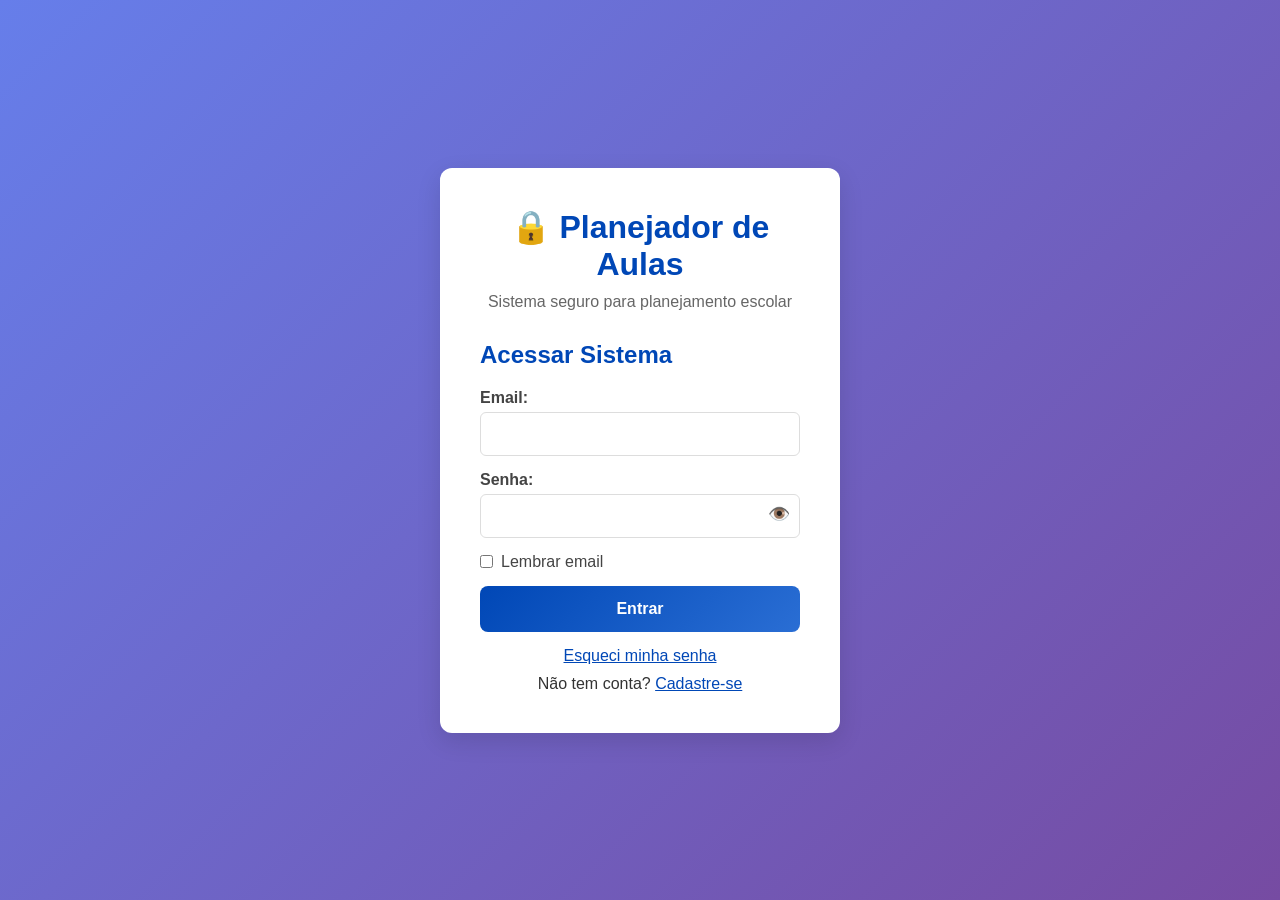
==== commit 4dfd4a87: "Title: Restructure application into modular architecture with enhanced features Key features impleme" ====
--- a/index.html
+++ b/index.html
@@ -4,7 +4,7 @@
     <meta charset="UTF-8">
     <meta name="viewport" content="width=device-width, initial-scale=1.0">
     <title>Planejador de Aulas</title>
-    <link rel="stylesheet" href="stile.css">
+    <link rel="stylesheet" href="src/css/style.css">
 </head>
 <body>
     <!-- TELA DE LOGIN -->
@@ -262,6 +262,17 @@
         </div>
     </div>
 
-    <script src="javascript.js"></script>
+    <!-- Scripts da aplicação -->
+    <script src="src/js/constants.js"></script>
+    <script src="src/js/state.js"></script>
+    <script src="src/js/auth.js"></script>
+    <script src="src/js/init.js"></script>
+    <script src="src/js/apis.js"></script>
+    <script src="src/js/admin.js"></script>
+    <script src="src/js/schedule.js"></script>
+    <script src="src/js/planning.js"></script>
+    <script src="src/js/ai.js"></script>
+    <script src="src/js/storage.js"></script>
+    <script src="src/js/main.js"></script>
 </body>
 </html>
--- a/src/css/style.css
+++ b/src/css/style.css
@@ -0,0 +1,333 @@
+* {
+    margin: 0;
+    padding: 0;
+    box-sizing: border-box;
+    font-family: 'Segoe UI', Arial, sans-serif;
+}
+
+body {
+    background: #f5f7fa;
+    color: #333;
+}
+
+.hidden {
+    display: none !important;
+}
+
+.login-container {
+    display: flex;
+    justify-content: center;
+    align-items: center;
+    min-height: 100vh;
+    padding: 20px;
+    background: linear-gradient(135deg, #667eea 0%, #764ba2 100%);
+}
+
+.login-box {
+    background: white;
+    border-radius: 12px;
+    padding: 40px;
+    width: 100%;
+    max-width: 400px;
+    box-shadow: 0 8px 24px rgba(0,0,0,0.12);
+}
+
+.login-box h1 {
+    color: #0047B6;
+    text-align: center;
+    margin-bottom: 10px;
+}
+
+.login-box h2 {
+    color: #0047B6;
+    margin-bottom: 20px;
+}
+
+.form-group {
+    margin-bottom: 15px;
+}
+
+.form-group label {
+    display: block;
+    margin-bottom: 5px;
+    font-weight: 600;
+    color: #444;
+}
+
+.form-group input {
+    width: 100%;
+    padding: 12px;
+    border: 1px solid #ddd;
+    border-radius: 6px;
+    font-size: 16px;
+}
+
+.form-group input:focus {
+    outline: none;
+    border-color: #0047B6;
+    box-shadow: 0 0 0 3px rgba(0, 71, 182, 0.1);
+}
+
+.btn-login {
+    background: linear-gradient(135deg, #0047B6 0%, #2A6ED4 100%);
+    color: white;
+    border: none;
+    padding: 14px;
+    border-radius: 8px;
+    width: 100%;
+    font-size: 16px;
+    font-weight: 600;
+    cursor: pointer;
+    transition: transform 0.2s;
+}
+
+.btn-login:hover {
+    transform: translateY(-2px);
+}
+
+#appPrincipal {
+    min-height: 100vh;
+    display: flex;
+    flex-direction: column;
+}
+
+header {
+    background: linear-gradient(135deg, #0047B6 0%, #2A6ED4 100%);
+    color: white;
+    padding: 20px 30px;
+}
+
+button {
+    cursor: pointer;
+    transition: all 0.2s;
+}
+
+button:hover {
+    transform: translateY(-2px);
+}
+
+button:active {
+    transform: translateY(0);
+}
+
+.grade-container {
+    overflow-x: auto;
+    margin: 20px 0;
+}
+
+/* ESTILOS DO MODAL */
+.modal-overlay {
+    position: fixed;
+    top: 0;
+    left: 0;
+    width: 100%;
+    height: 100%;
+    background: rgba(0,0,0,0.5);
+    display: flex;
+    justify-content: center;
+    align-items: center;
+    z-index: 2000;
+    backdrop-filter: blur(2px);
+}
+
+.modal-content {
+    background: white;
+    padding: 25px;
+    border-radius: 12px;
+    max-width: 500px;
+    width: 90%;
+    max-height: 90vh;
+    overflow-y: auto;
+    box-shadow: 0 10px 40px rgba(0,0,0,0.3);
+    animation: slideIn 0.3s;
+}
+
+@keyframes slideIn {
+    from {
+        transform: translateY(-20px);
+        opacity: 0;
+    }
+    to {
+        transform: translateY(0);
+        opacity: 1;
+    }
+}
+
+.modal-header {
+    display: flex;
+    justify-content: space-between;
+    align-items: center;
+    margin-bottom: 20px;
+    padding-bottom: 15px;
+    border-bottom: 2px solid #e0e0e0;
+}
+
+.modal-close {
+    background: none;
+    border: none;
+    font-size: 24px;
+    cursor: pointer;
+    color: #666;
+    padding: 0;
+    width: 30px;
+    height: 30px;
+    display: flex;
+    align-items: center;
+    justify-content: center;
+}
+
+.modal-close:hover {
+    color: #0047B6;
+}
+
+.modal-body {
+    margin-bottom: 20px;
+}
+
+.info-box {
+    background: #e3f2fd;
+    padding: 12px;
+    border-radius: 6px;
+    margin-bottom: 20px;
+    border-left: 4px solid #0047B6;
+}
+
+.info-box p {
+    margin: 5px 0;
+    font-size: 14px;
+}
+
+.modal-footer {
+    display: flex;
+    justify-content: flex-end;
+    gap: 10px;
+    padding-top: 15px;
+    border-top: 1px solid #e0e0e0;
+}
+
+.btn-gerar {
+    background: #6200EA;
+    color: white;
+    border: none;
+    padding: 12px 24px;
+    border-radius: 6px;
+    cursor: pointer;
+    font-weight: 600;
+    font-size: 14px;
+}
+
+.btn-gerar:hover {
+    background: #4a00b0;
+}
+
+.btn-gerar:disabled {
+    background: #ccc;
+    cursor: not-allowed;
+}
+
+.btn-cancel {
+    background: #666;
+    color: white;
+    border: none;
+    padding: 12px 24px;
+    border-radius: 6px;
+    cursor: pointer;
+    font-weight: 600;
+    font-size: 14px;
+}
+
+.btn-cancel:hover {
+    background: #555;
+}
+
+/* BOTÕES DA GRADE */
+.botoes-aula {
+    display: flex;
+    gap: 5px;
+    margin-top: 5px;
+    flex-wrap: wrap;
+}
+
+.btn-ia {
+    background: #6200EA;
+    color: white;
+    border: none;
+    padding: 6px 10px;
+    border-radius: 4px;
+    cursor: pointer;
+    font-size: 11px;
+    display: flex;
+    align-items: center;
+    gap: 4px;
+    flex: 1;
+    min-width: 80px;
+    justify-content: center;
+}
+
+.btn-ia:hover {
+    background: #4a00b0;
+}
+
+.btn-copiar {
+    background: #2196F3;
+    color: white;
+    border: none;
+    padding: 6px 10px;
+    border-radius: 4px;
+    cursor: pointer;
+    font-size: 11px;
+    flex: 1;
+    min-width: 80px;
+}
+
+.btn-apagar {
+    background: #f44336;
+    color: white;
+    border: none;
+    padding: 6px 10px;
+    border-radius: 4px;
+    cursor: pointer;
+    font-size: 11px;
+    flex: 1;
+    min-width: 60px;
+}
+
+.col-header {
+    background: #0047B6;
+    color: white;
+    padding: 10px;
+    text-align: center;
+    font-weight: bold;
+}
+
+.cell {
+    background: white;
+    padding: 10px;
+    min-height: 150px;
+}
+
+.cell-info {
+    margin-bottom: 5px;
+    font-size: 13px;
+    color: #0047B6;
+    font-weight: bold;
+}
+
+@media (max-width: 768px) {
+    .login-box {
+        padding: 30px 20px;
+    }
+    .login-container {
+        padding: 10px;
+    }
+    .modal-content {
+        width: 95%;
+        padding: 20px;
+    }
+    .botoes-aula {
+        flex-direction: column;
+    }
+    .btn-ia, .btn-copiar, .btn-apagar {
+        width: 100%;
+    }
+}
